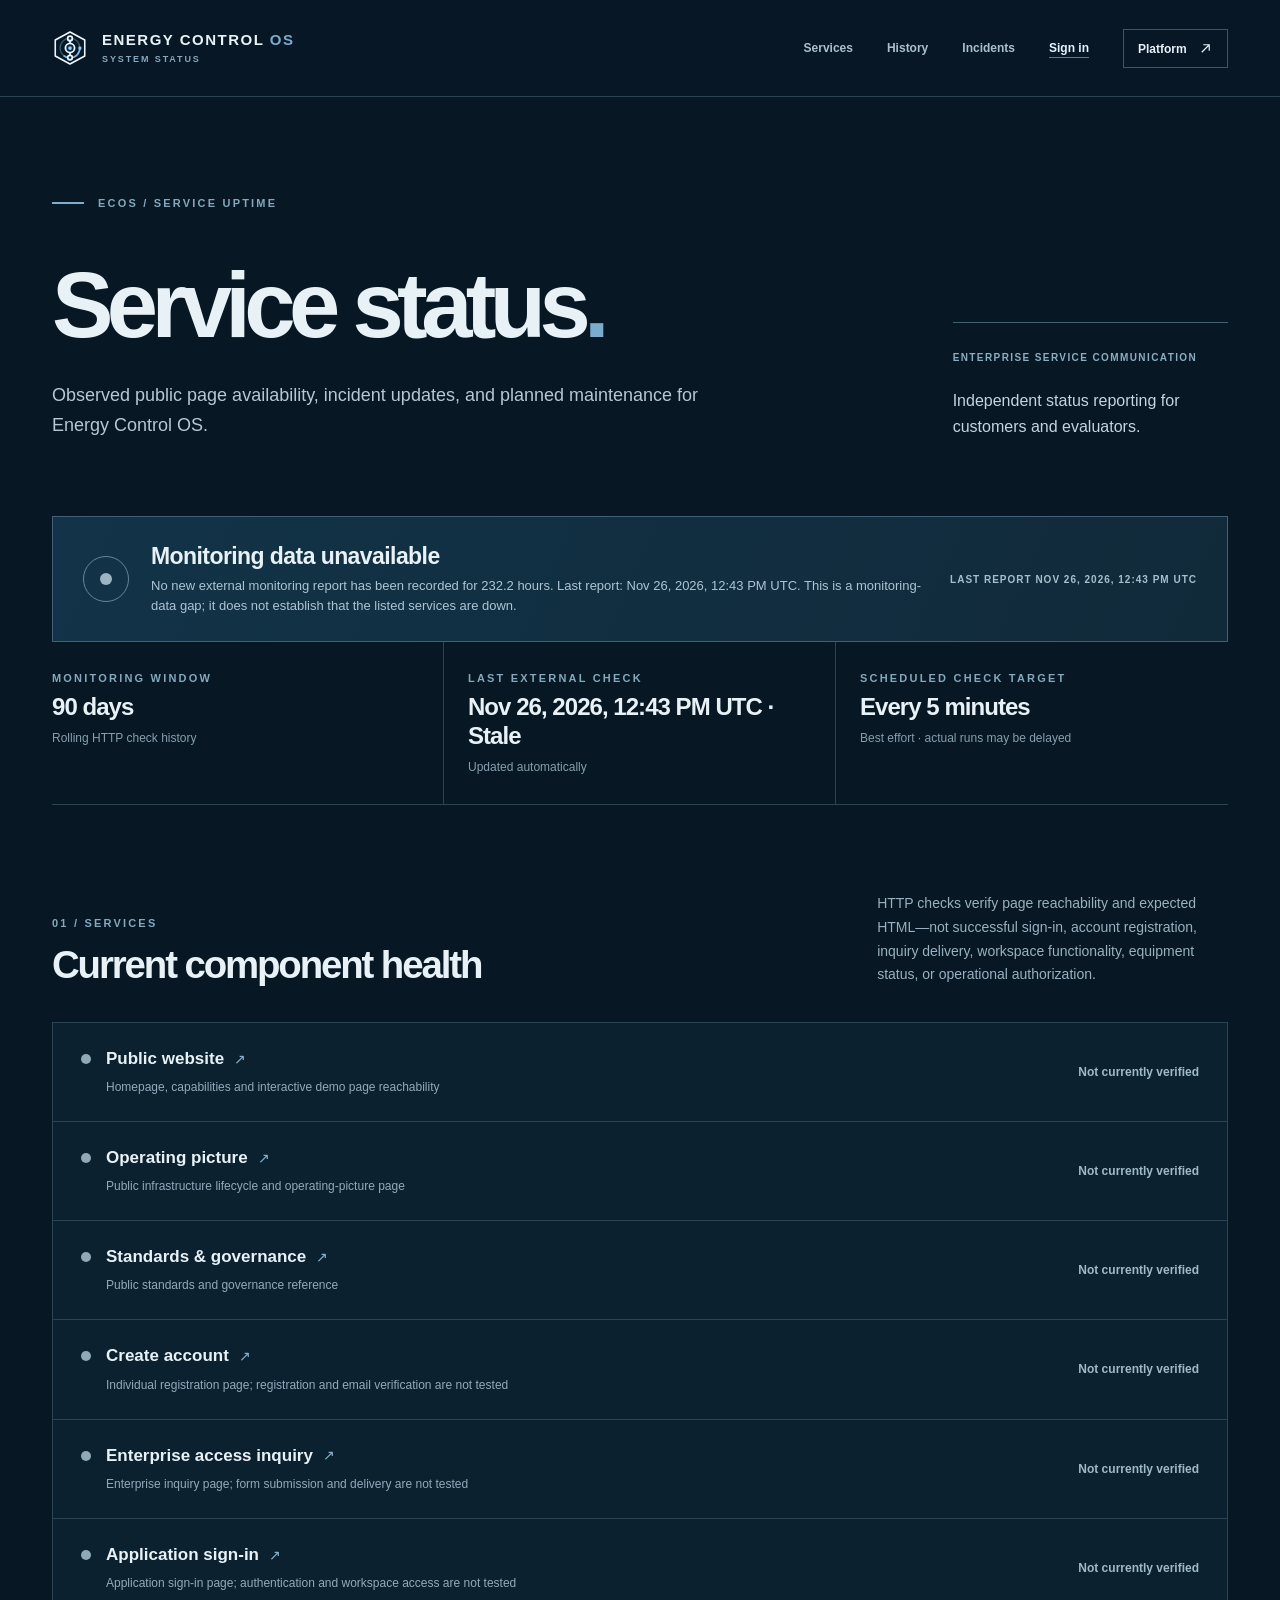
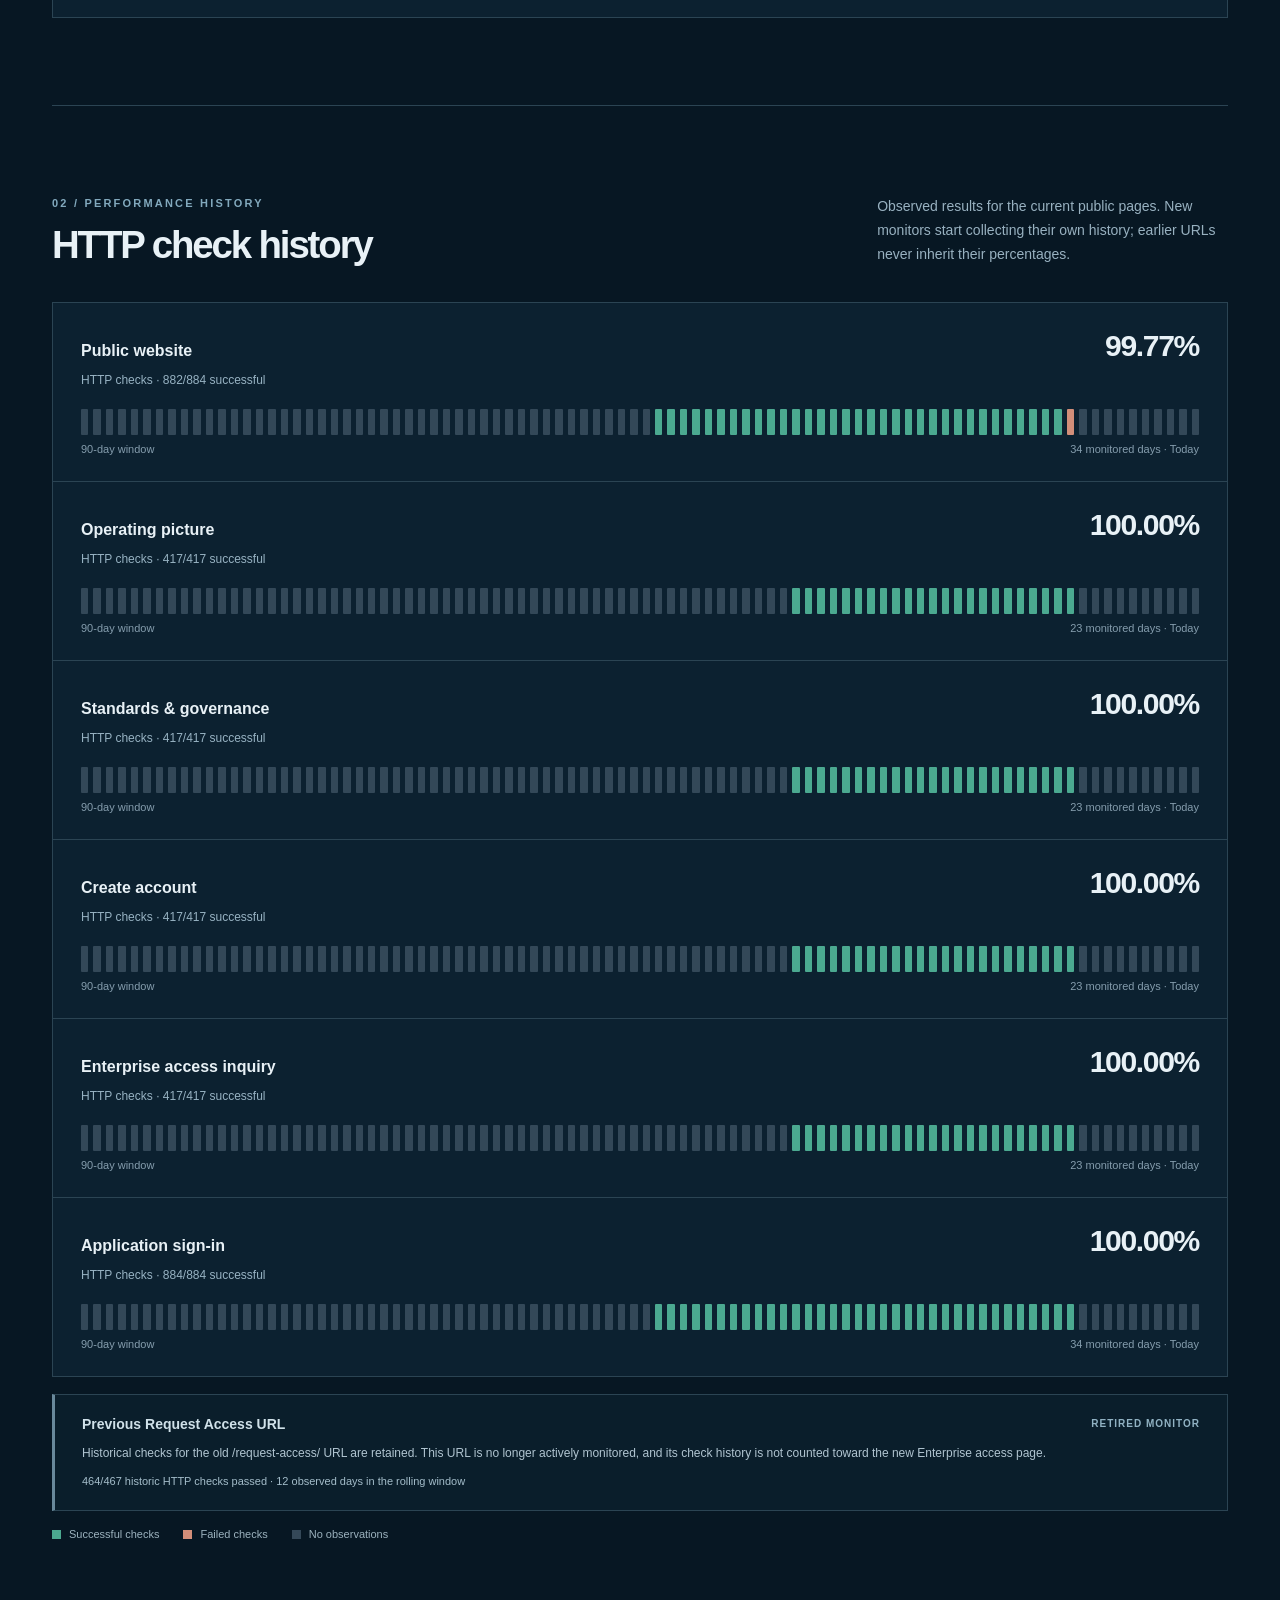
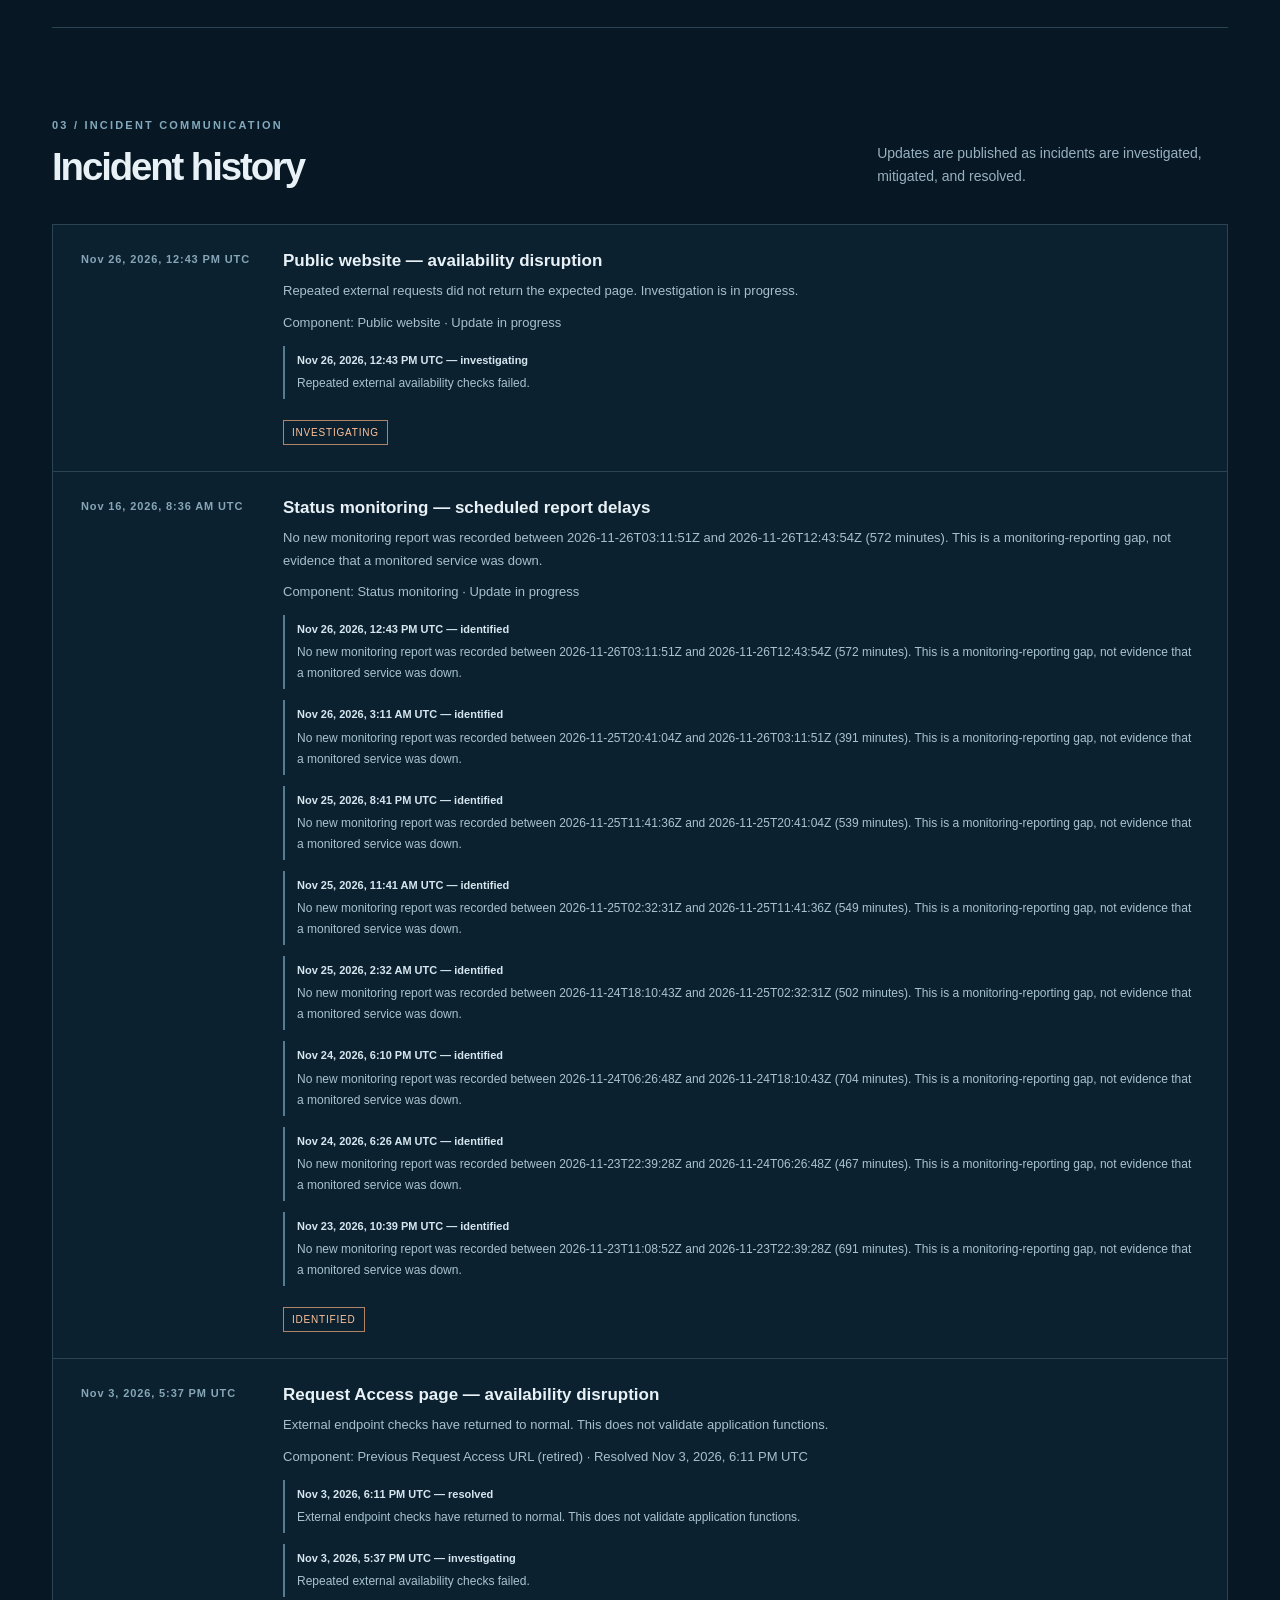
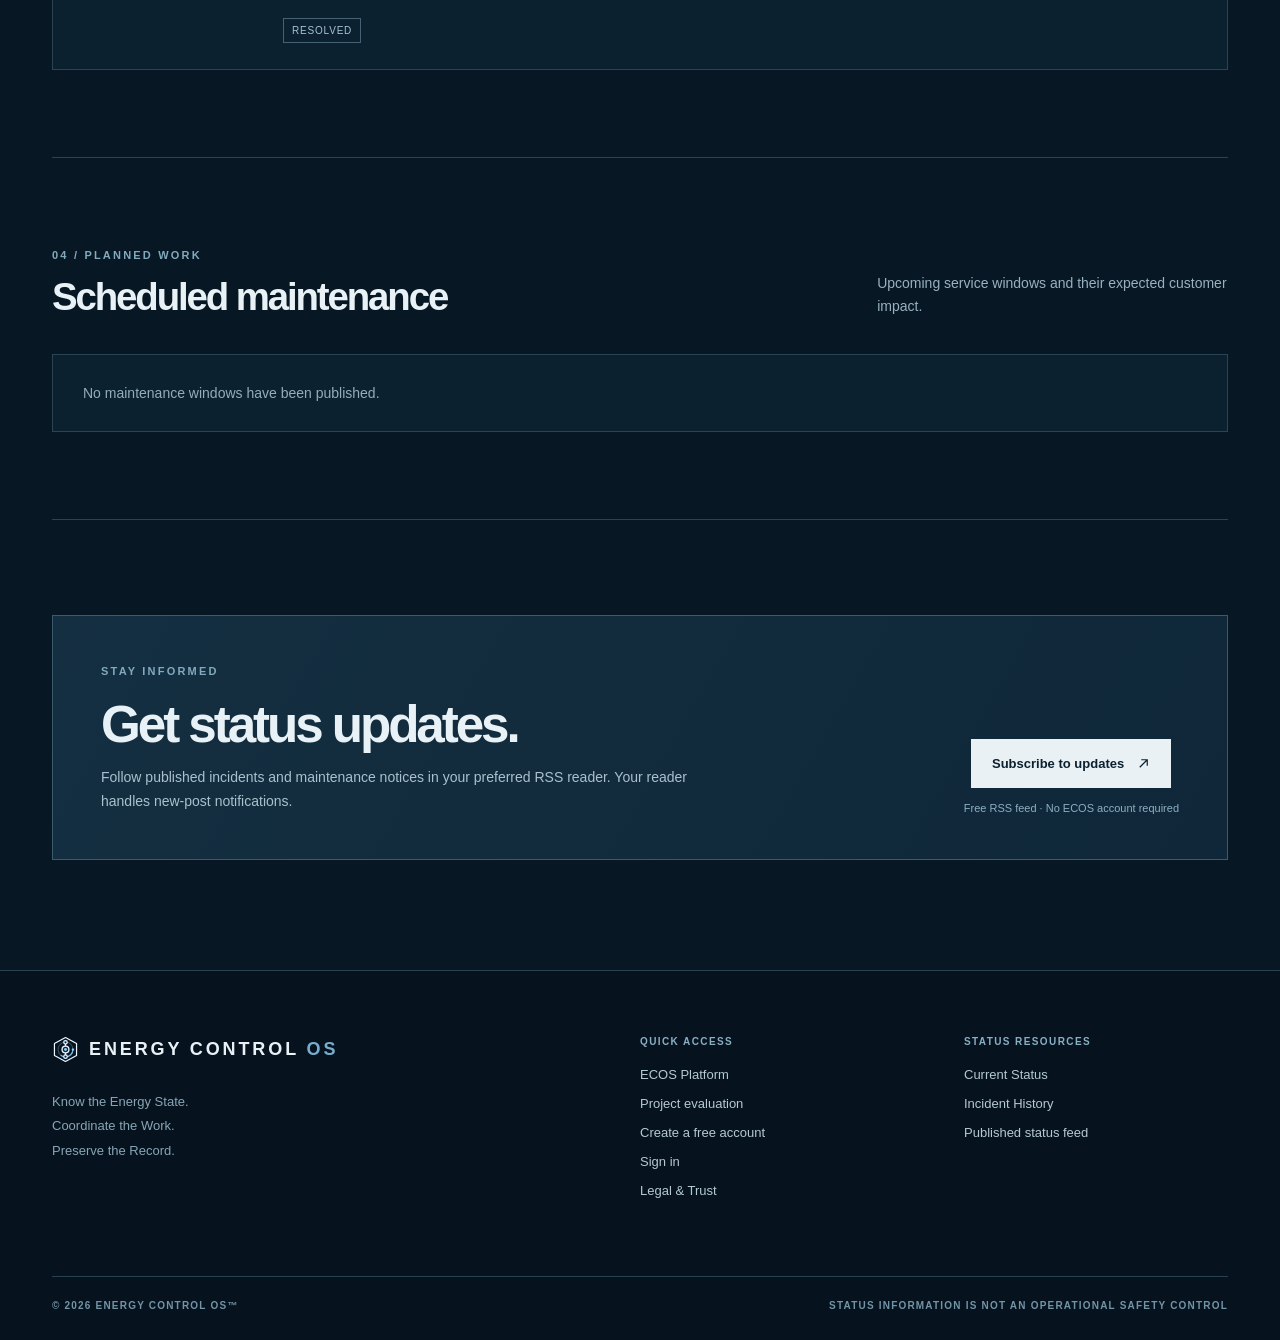
==== site/index.html @ 1fcf5524 "fix(cat): align evaluation links and label the published status feed" ====
<!doctype html>
<html lang="en">
<head>
<meta charset="utf-8">
<meta name="viewport" content="width=device-width,initial-scale=1">
<meta name="theme-color" content="#071825">
<meta name="description" content="Energy Control OS service status, uptime monitoring, incident updates and planned maintenance.">
<title>System Status | Energy Control OS</title>
<link rel="icon" href="./favicon.svg" type="image/svg+xml">
<link rel="stylesheet" href="./styles.css?v=mobile-uptime-20261104">
<link rel="alternate" type="application/rss+xml" title="ECOS Status Updates" href="./feed.xml">
<script src="./app.js?v=live-monitor-20261105" defer></script>
</head>
<body>
<a class="skip" href="#main">Skip to status</a>
<header class="site-header ecos-on-dark"><div class="shell nav-inner">
<a class="brand" href="./" aria-label="Energy Control OS System Status home"><svg class="brand-symbol ecos-circuit-meridian" aria-hidden="true" focusable="false" viewBox="0 0 48 48" xmlns="http://www.w3.org/2000/svg"><path class="ecos-outline" d="M24 2.65 43.65 13.325V34.675L24 45.35 4.35 34.675V13.325Z"/>
<circle class="ecos-track" cx="24" cy="24" r="13.2"/>
<g class="ecos-meridian-orbit">
  <circle class="ecos-orbit-arc" cx="24" cy="24" r="13.2"/>
  <circle class="ecos-orbit-glow" cx="37.2" cy="24" r="3.2"/>
  <circle class="ecos-orbit-node" cx="37.2" cy="24" r="2"/>
</g>
<path class="ecos-conductor" d="M24 11.2V36.8"/>
<circle class="ecos-terminal" cx="24" cy="11.2" r="3.1"/>
<circle class="ecos-terminal" cx="24" cy="36.8" r="3.1"/>
<circle class="ecos-hub" cx="24" cy="24" r="6.1"/>
<circle class="ecos-hub-center" cx="24" cy="24" r="2.5"/></svg><span>ENERGY CONTROL <em>OS</em><small>SYSTEM STATUS</small></span></a>
<nav class="nav-links" aria-label="Primary"><a href="#components">Services</a><a href="#history">History</a><a href="#incidents">Incidents</a><a class="status-signin" href="https://app.energycontrolos.com/login/">Sign in</a><a href="https://www.energycontrolos.com/" class="back-link">Platform <svg viewBox="0 0 20 20" aria-hidden="true"><path d="M5 15 15 5M7 5h8v8"/></svg></a></nav>
</div></header>
<main id="main">
<section class="intro shell"><div class="eyebrow"><span class="eyebrow-rule"></span>ECOS / SERVICE UPTIME</div><div class="intro-grid"><div><h1>Service status<span>.</span></h1><p class="lede">Observed public page availability, incident updates, and planned maintenance for Energy Control OS.</p></div><div class="intro-aside"><span>ENTERPRISE SERVICE COMMUNICATION</span><p>Independent status reporting for customers and evaluators.</p></div></div></section>
<div class="shell"><section class="global-status" id="globalStatus" aria-live="polite" data-state="unknown"><span class="signal" aria-hidden="true"><i></i></span><div class="global-copy"><strong id="globalTitle">Monitoring not yet established</strong><p id="globalDetail">Service checks have not reported verified results.</p></div><span class="global-timestamp" id="globalTime">AWAITING FIRST CHECK</span></section>
<div class="intro-metrics"><div><span class="metric-label">MONITORING WINDOW</span><strong>90 days</strong><small>Rolling HTTP check history</small></div><div><span class="metric-label">LAST EXTERNAL CHECK</span><strong id="lastChecked">Not available</strong><small>Updated automatically</small></div><div><span class="metric-label">SCHEDULED CHECK TARGET</span><strong>Every 5 minutes</strong><small>Best effort · actual runs may be delayed</small></div></div>
<section class="section" id="components"><div class="section-heading"><div><span class="section-num">01 / SERVICES</span><h2>Current component health</h2></div><p>HTTP checks verify page reachability and expected HTML—not successful sign-in, account registration, inquiry delivery, workspace functionality, equipment status, or operational authorization.</p></div><div id="componentList" class="component-list" aria-live="polite"><div class="loading-item">Waiting for the first monitoring report.</div></div></section>
<section class="section" id="history"><div class="section-heading"><div><span class="section-num">02 / PERFORMANCE HISTORY</span><h2>HTTP check history</h2></div><p>Observed results for the current public pages. New monitors start collecting their own history; earlier URLs never inherit their percentages.</p></div><div id="historyList" class="history-list"><div class="loading-item">History will appear after monitoring begins.</div></div><div id="retiredHistory" class="retired-history" hidden aria-label="Retired monitoring history"></div><div class="history-legend"><span><i class="key okay"></i>Successful checks</span><span><i class="key failing"></i>Failed checks</span><span><i class="key missing"></i>No observations</span></div></section>
<section class="section" id="incidents"><div class="section-heading"><div><span class="section-num">03 / INCIDENT COMMUNICATION</span><h2>Incident history</h2></div><p>Updates are published as incidents are investigated, mitigated, and resolved.</p></div><div id="incidentList" class="timeline-list"><div class="loading-item">No incident reports published.</div></div></section>
<section class="section" id="maintenance"><div class="section-heading"><div><span class="section-num">04 / PLANNED WORK</span><h2>Scheduled maintenance</h2></div><p>Upcoming service windows and their expected customer impact.</p></div><div id="maintenanceList" class="timeline-list"><div class="loading-item">No maintenance windows published.</div></div></section>
<section class="subscribe" id="subscribe"><div><span class="section-num">STAY INFORMED</span><h2>Get status updates.</h2><p>Follow published incidents and maintenance notices in your preferred RSS reader. Your reader handles new-post notifications.</p></div><div class="subscribe-actions"><a class="btn" id="openSubscribe" href="./feed.xml" aria-haspopup="dialog" aria-controls="subscribeDialog">Subscribe to updates <svg viewBox="0 0 20 20" aria-hidden="true"><path d="M5 15 15 5M7 5h8v8"/></svg></a><span>Free RSS feed · No ECOS account required</span></div></section>
<dialog class="subscribe-dialog" id="subscribeDialog" aria-labelledby="subscribeDialogTitle" aria-describedby="subscribeDialogText">
  <div class="subscribe-dialog-inner">
    <div class="subscribe-dialog-top"><span class="section-num">ECOS / INCIDENT UPDATES</span><button id="closeSubscribe" class="subscribe-close" type="button" aria-label="Close subscription options"><svg aria-hidden="true" viewBox="0 0 20 20" width="18" height="18" fill="none" stroke="currentColor" stroke-width="1.7" stroke-linecap="round"><path d="M4 4l12 12M16 4 4 16"/></svg></button></div>
    <h2 id="subscribeDialogTitle">Follow service updates.</h2>
    <p id="subscribeDialogText">Add our public RSS feed to a feed reader to follow new incident reports and maintenance notices. No email address is collected by ECOS.</p>
    <label for="subscribeFeedUrl">PUBLIC RSS ADDRESS</label>
    <input id="subscribeFeedUrl" value="https://status.energycontrolos.com/feed.xml" readonly spellcheck="false" autocomplete="off" aria-label="RSS feed URL">
    <button class="subscribe-copy" id="copySubscribeUrl" type="button"><svg aria-hidden="true" viewBox="0 0 20 20" width="18" height="18" fill="none" stroke="currentColor" stroke-width="1.65" stroke-linecap="round" stroke-linejoin="round"><rect x="7" y="6" width="10" height="12" rx="1.5"/><path d="M13 6V4a2 2 0 0 0-2-2H5a2 2 0 0 0-2 2v9a2 2 0 0 0 2 2h2"/></svg>Copy feed URL</button>
    <div class="subscribe-helpers"><a href="https://feedly.com/i/subscription/feed%2Fhttps%3A%2F%2Fstatus.energycontrolos.com%2Ffeed.xml" target="_blank" rel="noopener noreferrer">Open in Feedly <svg viewBox="0 0 20 20" width="14" height="14" fill="none" stroke="currentColor" stroke-width="1.65" stroke-linecap="round" stroke-linejoin="round" aria-hidden="true"><path d="M5 15 15 5M7 5h8v8"/></svg></a><a href="./feed.xml" target="_blank" rel="noopener" type="application/rss+xml">View RSS feed <svg viewBox="0 0 20 20" width="14" height="14" fill="none" stroke="currentColor" stroke-width="1.65" stroke-linecap="round" stroke-linejoin="round" aria-hidden="true"><path d="M5 15 15 5M7 5h8v8"/></svg></a></div>
    <p class="subscribe-feedback" id="subscribeFeedback" role="status" aria-live="polite"></p>
    <p class="subscribe-note">Only published updates appear in the feed. Email alerts are not enabled; opening a feed does not register an email subscription.</p>
  </div>
</dialog>
</div>
</main>
<footer class="footer ecos-on-dark"><div class="shell footer-upper"><div><a href="https://www.energycontrolos.com/" class="footer-brand"><svg class="footer-symbol ecos-circuit-meridian" aria-hidden="true" focusable="false" viewBox="0 0 48 48" xmlns="http://www.w3.org/2000/svg"><path class="ecos-outline" d="M24 2.65 43.65 13.325V34.675L24 45.35 4.35 34.675V13.325Z"/>
<circle class="ecos-track" cx="24" cy="24" r="13.2"/>
<g class="ecos-meridian-orbit">
  <circle class="ecos-orbit-arc" cx="24" cy="24" r="13.2"/>
  <circle class="ecos-orbit-glow" cx="37.2" cy="24" r="3.2"/>
  <circle class="ecos-orbit-node" cx="37.2" cy="24" r="2"/>
</g>
<path class="ecos-conductor" d="M24 11.2V36.8"/>
<circle class="ecos-terminal" cx="24" cy="11.2" r="3.1"/>
<circle class="ecos-terminal" cx="24" cy="36.8" r="3.1"/>
<circle class="ecos-hub" cx="24" cy="24" r="6.1"/>
<circle class="ecos-hub-center" cx="24" cy="24" r="2.5"/></svg><span class="footer-wordmark">ENERGY CONTROL <span>OS</span></span></a><p>Know the Energy State.<br>Coordinate the Work.<br>Preserve the Record.</p></div><div><span>QUICK ACCESS</span><a href="https://www.energycontrolos.com/">ECOS Platform</a><a href="https://www.energycontrolos.com/enterprise-access/">Project evaluation</a><a href="https://www.energycontrolos.com/create-account/">Create a free account</a><a href="https://app.energycontrolos.com/login/">Sign in</a><a href="https://www.energycontrolos.com/legal/">Legal &amp; Trust</a></div><div><span>STATUS RESOURCES</span><a href="#components">Current Status</a><a href="#incidents">Incident History</a><a href="#subscribe">Published status feed</a></div></div><div class="shell footer-lower"><span>© 2026 ENERGY CONTROL OS™</span><span>STATUS INFORMATION IS NOT AN OPERATIONAL SAFETY CONTROL</span></div></footer>
</body></html>
---- site/styles.css ----
:root{color-scheme:dark;--bg:#071723;--ink:#e8f1f6;--muted:#9eb4c3;--blue:#85b6d1;--teal:#58c6a9;--amber:#e2ba76;--red:#f18c88;--line:#2b4453;--panel:#102838;--panel2:#0c2130;--font:-apple-system,BlinkMacSystemFont,"Segoe UI",Inter,Roboto,"Helvetica Neue",Arial,sans-serif}*{box-sizing:border-box}html{scroll-behavior:smooth}body{margin:0;background:var(--bg);color:var(--ink);font-family:var(--font);-webkit-font-smoothing:antialiased}a{color:inherit;text-decoration:none}a:hover{color:#abdaed}button,a{touch-action:manipulation}a:focus-visible{outline:2px solid #b7e4ff;outline-offset:4px}.skip{position:absolute;left:1rem;top:-4rem;background:white;color:#051a29;padding:.7rem;z-index:5}.skip:focus{top:1rem}.shell{width:min(1400px,calc(100% - 104px));margin:auto}.site-header{border-bottom:1px solid var(--line);background:#071725}.nav-inner{height:96px;display:flex;justify-content:space-between;align-items:center;gap:28px}.brand{display:flex;align-items:center;gap:14px;font-size:15px;letter-spacing:.1em;font-weight:750;line-height:1.25;white-space:nowrap}.brand-symbol{width:36px;height:36px;flex:none}.brand em,.footer-brand span{font-style:normal;color:#77add0}.brand small{display:block;margin-top:5px;font-size:9px;color:#86a7bc;letter-spacing:.21em}.nav-links{display:flex;align-items:center;gap:34px;font-size:12px;color:#aac0cd;font-weight:630}.nav-links a{white-space:nowrap}.back-link{color:#e8f1f6;border:1px solid #395766;padding:11px 14px}.back-link svg,.btn svg{width:15px;height:15px;fill:none;stroke:currentColor;stroke-width:1.6;vertical-align:-3px;margin-left:8px}.intro{padding:100px 0 76px}.eyebrow,.section-num,.metric-label{font-size:11px;letter-spacing:.2em;color:#82a9bd;font-weight:710}.eyebrow{display:flex;align-items:center;gap:14px}.eyebrow-rule{width:32px;border-top:2px solid #79b0d0}.intro-grid{margin-top:50px;display:grid;grid-template-columns:minmax(0,1.75fr) minmax(235px,.58fr);gap:70px;align-items:end}h1{font-size:clamp(58px,7.2vw,106px);font-weight:620;line-height:1.02;letter-spacing:-.072em;margin:0}h1 span{color:#7baccc}.lede{font-size:18px;line-height:1.65;color:#b6c8d2;max-width:650px;margin:28px 0 0}.intro-aside{border-top:1px solid #416073;padding-top:24px}.intro-aside span,.footer-upper>div>span{font-size:10px;letter-spacing:.14em;font-weight:800;color:#88afc4}.intro-aside p{font-size:16px;line-height:1.65;color:#c6d4df;margin:23px 0 0}.global-status{border:1px solid #416075;background:linear-gradient(114deg,#123348,#112a3a);padding:26px 30px;display:flex;gap:22px;align-items:center;min-height:114px}.signal{flex:0 0 46px;height:46px;display:grid;place-items:center;border:1px solid #65879c;border-radius:50%}.signal i{width:12px;height:12px;border-radius:50%;background:#9db4c4}.global-copy{flex:1;min-width:0}.global-copy strong{font-size:23px;letter-spacing:-.025em;font-weight:660}.global-copy p{font-size:13px;line-height:1.5;color:#aec4d2;margin:6px 0 0}.global-timestamp{font-size:10px;letter-spacing:.1em;font-weight:750;color:#a5c0cd;text-align:right}.global-status[data-state=operational]{border-color:#3e8c79}.global-status[data-state=operational] .signal i{background:var(--teal);box-shadow:0 0 15px #58c6a97a}.global-status[data-state=degraded]{border-color:#907951}.global-status[data-state=degraded] .signal i{background:var(--amber)}.global-status[data-state=outage]{border-color:#a15f60}.global-status[data-state=outage] .signal i{background:var(--red)}.intro-metrics{display:grid;grid-template-columns:repeat(3,1fr);border-bottom:1px solid var(--line)}.intro-metrics>div{padding:30px 24px;border-right:1px solid var(--line);display:flex;flex-direction:column;gap:9px}.intro-metrics>div:first-child{padding-left:0}.intro-metrics>div:last-child{border-right:0}.intro-metrics strong{font-size:24px;letter-spacing:-.04em;line-height:1.2;font-weight:610}.intro-metrics small{color:#869fae;font-size:12px}.section{padding:87px 0;border-bottom:1px solid var(--line);scroll-margin-top:34px}.section-heading{display:grid;grid-template-columns:minmax(0,1.3fr) minmax(240px,.6fr);gap:65px;align-items:end;margin-bottom:35px}.section-heading h2{font-size:clamp(30px,3vw,43px);letter-spacing:-.055em;font-weight:620;margin:12px 0 0}.section-heading p{margin:0;color:#98b1c0;font-size:14px;line-height:1.7}.component-list,.history-list,.timeline-list{border:1px solid var(--line);background:var(--panel2)}.component{display:grid;grid-template-columns:minmax(0,1fr) auto;align-items:center;gap:30px;padding:25px 28px;border-bottom:1px solid var(--line)}.component:last-child,.history-row:last-child,.timeline-item:last-child{border-bottom:0}.component-title{display:flex;align-items:center;gap:15px}.state-dot{width:10px;height:10px;border-radius:50%;background:#90a9b8;flex:none}.state-dot.operational{background:var(--teal)}.state-dot.degraded{background:var(--amber)}.state-dot.outage{background:var(--red)}.component-title strong{font-size:17px;font-weight:640}.component p{margin:8px 0 0 25px;color:#91aabb;font-size:12px;line-height:1.5}.state-label{font-size:12px;font-weight:650;white-space:nowrap;color:#9fb9c8}.state-label.operational{color:#84dac0}.state-label.degraded{color:#edc990}.state-label.outage{color:#ffaba6}.history-row{padding:26px 28px;border-bottom:1px solid var(--line)}.history-top{display:flex;justify-content:space-between;align-items:baseline;gap:15px}.history-top strong{font-size:16px}.history-top span{font-size:12px;color:#9fb8c7}.days{display:grid;grid-template-columns:repeat(90,1fr);gap:5px;margin:20px 0 8px}.day{height:26px;background:#344956;border-radius:1px}.day.good{background:#4ba990}.day.bad{background:#d28e79}.day.partial{background:#b9a16f}.day.none{background:#334858}.history-foot{display:flex;justify-content:space-between;gap:20px;color:#859dad;font-size:11px}.history-legend{display:flex;flex-wrap:wrap;gap:24px;font-size:11px;color:#9cb2be;margin-top:17px}.history-legend span{display:flex;align-items:center;gap:8px}.key{height:9px;width:9px;display:inline-block}.key.okay{background:#4ba990}.key.failing{background:#d28e79}.key.missing{background:#344858}.timeline-item{padding:26px 28px;border-bottom:1px solid var(--line);display:grid;grid-template-columns:180px minmax(0,1fr);gap:22px}.timeline-date{font-size:11px;letter-spacing:.08em;color:#86a6b7;font-weight:650;line-height:1.55}.timeline-main strong{font-size:17px;font-weight:640}.timeline-main p{font-size:13px;color:#a6c0ce;line-height:1.75;margin:9px 0}.timeline-status{display:inline-flex;margin-top:10px;font-size:10px;text-transform:uppercase;letter-spacing:.08em;border:1px solid #446274;padding:6px 8px;color:#a7c2d2}.timeline-status.open{border-color:#b18467;color:#ffc29a}.loading-item{padding:30px;color:#93aebb;font-size:14px}.subscribe{margin:95px 0 110px;background:linear-gradient(120deg,#142f41,#0f2738);border:1px solid #3b5a6c;padding:45px 48px;display:flex;align-items:end;justify-content:space-between;gap:50px}.subscribe h2{font-size:clamp(34px,4vw,52px);letter-spacing:-.06em;margin:16px 0 12px;font-weight:620}.subscribe p{font-size:14px;line-height:1.7;color:#aac1cd;max-width:630px;margin:0}.subscribe-actions{display:flex;align-items:center;flex-direction:column;gap:14px;flex:none}.btn{display:block;text-align:center;background:#e9f1f4;color:#0c2130;font-size:13px;font-weight:750;min-width:200px;padding:17px 20px}.btn:hover{background:#bfe5f3;color:#0c2130}.subscribe-actions span{font-size:11px;color:#8cb0c3}.footer{background:#06131e;border-top:1px solid var(--line)}.footer-upper{padding:65px 0 78px;display:grid;grid-template-columns:2fr 1fr 1fr;gap:60px}.footer-brand{font-size:18px;letter-spacing:.16em;font-weight:750}.footer-upper p{color:#87a5b5;font-size:13px;line-height:1.9;margin:23px 0 0}.footer-upper>div:not(:first-child){display:flex;flex-direction:column;gap:14px}.footer-upper>div>span{margin-bottom:6px}.footer-upper a:not(.footer-brand){font-size:13px;color:#b5c9d3}.footer-lower{border-top:1px solid #284151;padding:23px 0 29px;display:flex;justify-content:space-between;gap:18px;font-size:10px;letter-spacing:.12em;color:#7294a7;font-weight:650}
@media(max-width:920px){.shell{width:min(100% - 58px,1400px)}.nav-links{gap:18px}.intro-grid{gap:35px}.section-heading{gap:30px}.intro{padding-top:80px}}@media(max-width:680px){.shell{width:calc(100% - 36px)}.nav-inner{height:78px}.brand{font-size:12px;gap:9px}.brand-symbol{width:30px;height:30px}.brand small{font-size:8px}.nav-links a:not(.back-link){display:none}.nav-links .back-link{padding:9px 10px;font-size:11px}.intro{padding:66px 0 40px}.intro-grid,.section-heading{grid-template-columns:1fr;gap:25px}.intro-grid{margin-top:34px}h1{font-size:clamp(57px,13vw,78px)}.lede{font-size:16px;margin-top:20px}.intro-aside{padding-top:16px}.intro-aside p{margin:11px 0 0;font-size:14px}.global-status{padding:24px 18px;gap:13px;align-items:flex-start;flex-wrap:wrap}.signal{width:30px;height:30px;flex-basis:30px}.signal i{width:9px;height:9px}.global-copy{flex-basis:calc(100% - 53px)}.global-copy strong{font-size:19px}.global-timestamp{margin-left:44px;text-align:left}.intro-metrics>div{padding:19px 11px;min-width:0}.intro-metrics strong{font-size:17px}.metric-label{font-size:8px;letter-spacing:.12em}.intro-metrics small{font-size:10px;line-height:1.5}.section{padding:63px 0}.section-heading h2{font-size:32px}.component{padding:22px 16px;gap:15px}.component-title strong{font-size:15px}.component p{margin-left:25px}.state-label{font-size:11px}.history-row{padding:23px 16px}.days{gap:3px}.day{height:18px}.timeline-item{grid-template-columns:1fr;gap:8px;padding:22px 16px}.subscribe{margin:65px 0;padding:30px 21px;display:block}.subscribe-actions{align-items:stretch;margin-top:26px}.footer-upper{grid-template-columns:1fr 1fr;gap:38px 20px;padding:45px 0}.footer-upper>div:first-child{grid-column:1/-1}.footer-lower{flex-direction:column;font-size:9px}}
@media(prefers-reduced-motion:reduce){html{scroll-behavior:auto}}

.timeline-main .incident-update{font-size:12px;border-left:2px solid #567c91;padding:5px 0 5px 12px;margin:11px 0;color:#a8c3d2}.incident-update strong{display:block;font-size:11px;font-weight:660;color:#d5e6ee;margin-bottom:3px}


/* ECOS STATUS v1.0.1: exact Circuit Meridian logo and animation from ECOS public footer. */
.ecos-circuit-meridian {
  --ecos-outline: #172b38;
  --ecos-wire: #172b38;
  --ecos-track-color: #a7b8c2;
  --ecos-scan-color: #4a83ae;
  --ecos-dot-color: #4f94c8;
  --ecos-disc-color: #f7f8f6;
  display: inline-block;
  flex: none;
  overflow: visible;
  vertical-align: middle;
  shape-rendering: geometricPrecision;
}
.ecos-circuit-meridian .ecos-outline {
  fill: none; stroke: var(--ecos-outline); stroke-width: 2.1;
  stroke-linejoin: round; stroke-linecap: round;
}
.ecos-circuit-meridian .ecos-track {
  fill: none; stroke: var(--ecos-track-color); stroke-width: 1.8; opacity: .63;
}
.ecos-circuit-meridian .ecos-meridian-orbit {
  transform-origin: 24px 24px;
  animation: ecos-meridian-turn 28s linear infinite;
}
.ecos-circuit-meridian .ecos-orbit-arc {
  fill: none; stroke: var(--ecos-scan-color); stroke-width: 2.25;
  stroke-linecap: round; stroke-dasharray: 29 83; opacity: .96;
}
.ecos-circuit-meridian .ecos-orbit-glow {
  fill: var(--ecos-dot-color); opacity: .18;
  animation: ecos-meridian-breathe 3.5s ease-in-out infinite;
}
.ecos-circuit-meridian .ecos-orbit-node { fill: var(--ecos-dot-color); }
.ecos-circuit-meridian .ecos-conductor {
  fill: none; stroke: var(--ecos-wire); stroke-width: 2.25; stroke-linecap: round;
}
.ecos-circuit-meridian .ecos-terminal {
  fill: var(--ecos-disc-color); stroke: var(--ecos-wire); stroke-width: 2.3;
}
.ecos-circuit-meridian .ecos-hub {
  fill: var(--ecos-disc-color); stroke: var(--ecos-wire); stroke-width: 2.4;
}
.ecos-circuit-meridian .ecos-hub-center { fill: var(--ecos-dot-color); }
/* Light on dark: ECOS app header / optional dark public page. */
.story .ecos-circuit-meridian,
.access-body .ecos-circuit-meridian,
.ecos-on-dark .ecos-circuit-meridian,
.site-footer .ecos-circuit-meridian {
  --ecos-outline: #edf7ff;
  --ecos-wire: #eaf5ff;
  --ecos-track-color: #537992;
  --ecos-scan-color: #7bbce9;
  --ecos-dot-color: #8bd0ff;
  --ecos-disc-color: #0b263d;
}
/* Explicitly supersede legacy brand-mark path:first-child/last-child. */
.brand-mark.ecos-circuit-meridian .ecos-outline,
.brand-mark.ecos-circuit-meridian .ecos-conductor {
  stroke: var(--ecos-outline); fill: none;
}
.brand-mark.ecos-circuit-meridian .ecos-conductor { stroke: var(--ecos-wire); }
.brand-mark.ecos-circuit-meridian .ecos-orbit-arc {
  stroke: var(--ecos-scan-color);
}
/* Fitted within existing header and app logo sizes; no layout jump. */
.brand-mark.ecos-circuit-meridian { width: 38px; height: 38px; }
.mark.ecos-circuit-meridian { width: 45px; height: 45px; }
@media(max-width: 600px) {
  .brand-mark.ecos-circuit-meridian { width: 32px; height: 32px; }
}
@media(max-width: 490px) {
  .mark.ecos-circuit-meridian { width: 40px; height: 40px; }
}
.footer-brand .ecos-circuit-meridian {
  width: 24px; height: 24px; margin-right: 9px; vertical-align: -6px;
}
@keyframes ecos-meridian-turn {
  from { transform: rotate(0deg); }
  to { transform: rotate(360deg); }
}
@keyframes ecos-meridian-breathe {
  0%, 100% { opacity: .10; }
  50% { opacity: .34; }
}
@media(prefers-reduced-motion: reduce) {
  .ecos-circuit-meridian .ecos-meridian-orbit,
  .ecos-circuit-meridian .ecos-orbit-glow { animation: none !important; }
}
@media print {
  .ecos-circuit-meridian .ecos-meridian-orbit,
  .ecos-circuit-meridian .ecos-orbit-glow { animation: none !important; }
}


/* Status-specific placement; identical artwork, no layout change to page modules. */
.site-header .brand-symbol.ecos-circuit-meridian { width:36px; height:36px; flex:none; }
.footer .footer-brand {display:inline-flex; align-items:center;gap:10px;white-space:nowrap;}
.footer .footer-symbol.ecos-circuit-meridian {width:27px;height:27px;flex:none;margin:0;vertical-align:middle;}
.footer .footer-wordmark {color:var(--ink);}
.footer .footer-wordmark > span {color:#77add0;}
@media(max-width:680px){
 .site-header .brand-symbol.ecos-circuit-meridian{width:30px;height:30px;}
 .footer .footer-symbol.ecos-circuit-meridian{width:24px;height:24px;}
 .footer .footer-brand{gap:8px;font-size:clamp(12px,3.7vw,18px);}
}

/* ECOS Status v1.0.4 — measured pass-rate prominence, no inferred history. */
.history-pct{font-size:clamp(24px,2.35vw,34px)!important;font-weight:650!important;letter-spacing:-.045em;color:var(--ink)!important;font-variant-numeric:tabular-nums}
.history-description{color:#97b2c2;font-size:12px;margin:8px 0 16px;line-height:1.5}
.history-top{align-items:baseline}
@media(max-width:530px){.history-pct{font-size:22px!important}.history-description{font-size:11px}}

/* ECOS Status v1.0.5 | restrained signal activity at the global health indicator. */
.global-status .signal{position:relative;isolation:isolate;overflow:visible}
.global-status .signal i{position:relative;z-index:2}
.global-status .signal::after{content:"";position:absolute;inset:7px;border:1px solid currentColor;border-radius:50%;pointer-events:none;opacity:0;transform:scale(1)}
.global-status[data-state="operational"] .signal{color:var(--teal)}
.global-status[data-state="degraded"] .signal{color:var(--amber)}
.global-status[data-state="outage"] .signal{color:var(--red)}
.global-status[data-state="operational"] .signal::after{animation:ecosStatusSignal 3.2s ease-out infinite}
.global-status[data-state="degraded"] .signal::after{animation:ecosStatusSignal 3.9s ease-out infinite}
.global-status[data-state="outage"] .signal::after{animation:ecosStatusSignal 2.8s ease-out infinite}
@keyframes ecosStatusSignal{0%{transform:scale(1);opacity:.5}75%,100%{transform:scale(1.9);opacity:0}}
@media(prefers-reduced-motion:reduce){.global-status .signal::after{animation:none!important;opacity:0!important}}

/* ECOS Status v1.0.6 — accessible RSS subscription flow (no email collection). */
#subscribe{scroll-margin-top:3rem}
.subscribe-dialog{max-width:min(550px,calc(100vw - 32px));width:100%;max-height:calc(100dvh - 38px);overflow:auto;padding:0;margin:auto;border:1px solid #507185;background:#102a3c;color:#e8f1f6;box-shadow:0 24px 100px #000a}
.subscribe-dialog::backdrop{background:rgba(2,11,19,.78);backdrop-filter:blur(4px)}
.subscribe-dialog-inner{padding:34px 36px 30px}
.subscribe-dialog-top{display:flex;justify-content:space-between;align-items:center;gap:12px}
.subscribe-close{background:transparent;border:1px solid #395b6e;color:#cfe4ee;display:grid;place-items:center;width:36px;height:36px;cursor:pointer}
.subscribe-close:hover{background:#1f4257}
.subscribe-dialog h2{font-size:clamp(30px,5vw,43px);font-weight:630;line-height:1.08;letter-spacing:-.05em;margin:25px 0 14px}
.subscribe-dialog p{color:#b0c7d4;font-size:14px;line-height:1.65}
.subscribe-dialog label{display:block;color:#9bb8c9;font-size:10px;letter-spacing:.13em;font-weight:750;margin:24px 0 9px}
.subscribe-dialog input{width:100%;background:#071a28;color:#dcecf4;border:1px solid #4b7085;border-radius:0;padding:15px 14px;font:500 12px/1.5 ui-monospace,SFMono-Regular,Menlo,Consolas,monospace;text-overflow:ellipsis}
.subscribe-dialog input:focus-visible,.subscribe-dialog button:focus-visible,.subscribe-dialog a:focus-visible{outline:2px solid #a1d4f4;outline-offset:3px}
.subscribe-copy{cursor:pointer;display:flex;align-items:center;justify-content:center;gap:10px;border:1px solid #e5eff4;color:#0b2130;background:#e5eff4;font-size:13px;font-weight:750;padding:14px 16px;margin-top:13px;width:100%}
.subscribe-copy:hover{background:#bbdfe9;border-color:#bbdfe9}
.subscribe-helpers{display:flex;flex-wrap:wrap;gap:22px;margin-top:21px}
.subscribe-helpers a{color:#bad7e7;font-weight:650;font-size:12px;text-decoration:underline;text-decoration-color:#6c90a4;text-underline-offset:5px}
.subscribe-helpers span{font-size:13px}
.subscribe-feedback{min-height:0;color:#88dfc1!important;font-weight:630;margin:13px 0 0!important}
.subscribe-feedback:empty{display:none}
.subscribe-note{border-top:1px solid #395666;padding-top:15px;margin-top:25px!important;font-size:12px!important;color:#88a5b5!important}
@media(max-width:620px){.subscribe-dialog-inner{padding:24px 20px 20px}.subscribe-dialog h2{margin-top:16px}.subscribe-helpers{gap:14px}.subscribe-dialog{max-height:calc(100dvh - 20px)}}
@media(prefers-reduced-motion:reduce){.subscribe-dialog::backdrop{backdrop-filter:none}}


/* ECOS Status v2: independent registration and provider health, observation coverage. */
.v2-section{scroll-margin-top:30px}
.v2-readiness-panel{background:linear-gradient(110deg,#102b3b,#0b2332);border:1px solid #35546a;padding:28px 32px;min-height:170px}
.v2-readiness-head{display:flex;gap:22px;justify-content:space-between;align-items:start}
.v2-readiness-head h3{font-size:clamp(23px,2.5vw,32px);font-weight:620;letter-spacing:-.035em;margin:8px 0 0}
.v2-eyebrow,.v2-provider-label,.v2-provider-incidents-heading>span,.v2-coverage-head{font-size:10px;letter-spacing:.15em;font-weight:760;color:#8eb6ca}
.v2-readiness-panel p{color:#b3c7d3;font-size:13px;line-height:1.7;max-width:750px;margin:22px 0}
.v2-meta{border-top:1px solid #375267;display:flex;align-items:center;justify-content:space-between;flex-wrap:wrap;gap:12px;padding-top:15px;color:#89a9ba;font-size:12px}
.v2-meta a{font-weight:710;color:#b4dceb;text-underline-offset:4px}
.v2-meta a:hover{text-decoration:underline}
.v2-state{display:inline-flex;align-items:center;gap:8px;flex-shrink:0;font-size:11px;font-weight:700;color:#becfd8;white-space:normal;text-align:left}
.v2-state:before{content:"";height:7px;width:7px;border-radius:50%;flex:none;background:#8197a5;box-shadow:0 0 0 4px rgba(129,151,165,.1)}
.v2-state--operational:before{background:#58c6a9;box-shadow:0 0 0 4px rgba(88,198,169,.11)}
.v2-state--degraded:before,.v2-state--maintenance:before{background:#e2ba76;box-shadow:0 0 0 4px rgba(226,186,118,.1)}
.v2-state--outage:before{background:#f18c88;box-shadow:0 0 0 4px rgba(241,140,136,.1)}
.v2-provider-heading{padding:20px 25px;display:flex;align-items:center;justify-content:space-between;border:1px solid #3a566a;background:#102a3b}
.v2-provider-heading>div:first-child{display:flex;flex-direction:column;gap:6px}
.v2-provider-heading strong{font-size:18px;letter-spacing:-.025em;font-weight:650}
.v2-provider-light{width:8px;height:8px;border-radius:50%;background:#6e8898}
.v2-dependency-grid{border-left:1px solid #314b5d;display:grid;grid-template-columns:repeat(2,minmax(0,1fr))}
.v2-dependency{min-width:0;border-right:1px solid #314b5d;border-bottom:1px solid #314b5d;padding:19px 22px;display:flex;align-items:center;justify-content:space-between;gap:14px;background:#0c2030}
.v2-dependency-name{font-size:13px;font-weight:650;color:#e0edf3}
.v2-provider-status{font-size:12px;line-height:1.7;color:#95b0c0;margin:18px 0}
.v2-provider-status a{font-weight:710;color:#a9d6e8;text-decoration:underline;text-underline-offset:4px;margin-left:6px}
.v2-provider-links{display:flex;gap:11px 24px;flex-wrap:wrap;margin:19px 0 27px}
.v2-provider-links a{font-size:12px;color:#c0d7e3;text-decoration:underline;text-decoration-color:#4b6f80;text-underline-offset:5px}
.v2-provider-incidents{border-top:1px solid #385568;padding-top:27px}
.v2-provider-incidents-heading{display:flex;align-items:baseline;justify-content:space-between;gap:20px}
.v2-provider-incidents-heading h3{font-size:20px;font-weight:620;letter-spacing:-.03em;margin:0 0 15px}
.v2-provider-incident{border-top:1px solid #31485a;padding:20px 0}
.v2-provider-incident>div{display:flex;gap:17px;flex-wrap:wrap;align-items:center}
.v2-incident-time{font-size:11px;color:#89a8b8}
.v2-provider-incident h3{font-size:15px;margin:13px 0 8px;font-weight:650}
.v2-provider-incident p{font-size:12px;line-height:1.65;color:#adc4cf;max-width:850px;margin:0 0 14px}
.v2-provider-incident a{font-size:12px;font-weight:660;color:#a1d4e4;text-decoration:underline;text-underline-offset:4px}
.v2-empty{font-size:13px;color:#9bb5c4;padding:18px 0;line-height:1.6}
.v2-boundary{border-left:2px solid #6390a8;padding:10px 15px;margin:23px 0 0;color:#95aebe;font-size:12px;line-height:1.65}
.v2-coverage{background:#0d2230;border:1px solid #385464;margin-bottom:30px}
.v2-coverage-head{display:flex;justify-content:space-between;gap:20px;padding:16px 22px;border-bottom:1px solid #345166}
.v2-coverage-head span:last-child{color:#819fad;letter-spacing:0;text-transform:none;font-size:11px;font-weight:550}
.v2-coverage-row{padding:17px 22px;border-bottom:1px solid #2e495a;display:grid;grid-template-columns:minmax(145px,.7fr) minmax(0,1.8fr);gap:22px;align-items:start}
.v2-coverage-row strong{font-size:13px;font-weight:650}
.v2-coverage-row>div{display:flex;flex-wrap:wrap;gap:9px 20px;font-variant-numeric:tabular-nums}
.v2-coverage-row>div span{font-size:12px;color:#acc3cf}
.v2-coverage-caveat{margin:0;padding:16px 22px;color:#879ead;font-size:12px;line-height:1.65}
@media(max-width:920px){.v2-readiness-panel{padding:24px}.v2-dependency{padding:19px 16px}}
@media(max-width:680px){
 .v2-readiness-head{flex-direction:column;gap:12px}
 .v2-dependency-grid{grid-template-columns:1fr}
 .v2-dependency{padding:19px 17px}
 .v2-coverage-row{grid-template-columns:1fr;gap:9px;padding:18px}
 .v2-coverage-head{flex-direction:column;gap:5px;padding:16px 18px}
 .v2-coverage-caveat{padding:14px 18px}
 .v2-provider-incidents-heading{flex-direction:column;gap:4px}
 .v2-meta{align-items:flex-start}
}


/* On 320px devices 90 day cells must scroll inside the history panel,
   never expand the document (90 grid gaps alone exceeded phone width). */
@media(max-width:680px){
  .history-row .days{
    grid-template-columns:repeat(90,minmax(3px,1fr));
    gap:2px;
    max-width:100%;
    min-width:0;
    overflow-x:auto;
    padding-bottom:8px;
    scrollbar-width:thin;
    overscroll-behavior-inline:contain;
  }
  .history-row .day{min-width:3px}
  .history-row{min-width:0;overflow:hidden}
}


/* 320–420px header: maintain in-viewport brand and platform return action.
   Do not clip the navigation or hide the only available mobile exit link. */
@media(max-width:420px){
 .site-header .nav-inner{gap:8px}
 .site-header .brand{font-size:11px;letter-spacing:.075em;gap:7px;min-width:0}
 .site-header .brand-symbol{width:27px;height:27px}
 .site-header .brand small{font-size:7px;letter-spacing:.14em}
 .site-header .nav-links .back-link{padding:8px;font-size:10px}
}


/* ECOS Status v2.1 — product outcomes. Status evidence is ECOS-only. */
.v2-experience-intro{display:grid;grid-template-columns:minmax(0,1.05fr) minmax(230px,.7fr);gap:clamp(22px,5vw,85px);align-items:end;background:linear-gradient(115deg,#123447,#0b2331);border:1px solid #395e73;padding:30px 34px}
.v2-experience-intro h3{font-size:clamp(27px,3vw,43px);line-height:1.09;letter-spacing:-.055em;font-weight:650;margin:13px 0 0}
.v2-experience-intro h3 em{font-style:italic;color:#9ac6d9;font-weight:500}
.v2-experience-intro>p{font-size:13px;color:#aac3d1;line-height:1.7;margin:0}
.v2-experience-grid{display:grid;grid-template-columns:repeat(2,minmax(0,1fr));gap:12px;margin:13px 0 0}
.v2-experience{min-width:0;background:#102838;border:1px solid #375165;padding:24px 25px 23px;display:flex;flex-direction:column;gap:10px}
.v2-experience-top{display:flex;align-items:flex-start;justify-content:space-between;gap:12px;flex-wrap:wrap}
.v2-experience-category{font-size:10px;letter-spacing:.13em;font-weight:750;color:#86b3c8}
.v2-experience h3{font-size:clamp(17px,1.8vw,21px);font-weight:670;line-height:1.24;letter-spacing:-.025em;margin:4px 0 0}
.v2-experience>p{font-size:13px;line-height:1.65;color:#abc1cd;margin:0;flex:1}
.v2-experience-meta{display:flex;justify-content:space-between;align-items:start;gap:13px;flex-wrap:wrap;border-top:1px solid #385569;padding-top:13px;margin-top:10px}
.v2-experience-meta small{font-size:11px;line-height:1.55;color:#89a9b8}
.v2-experience-meta a{color:#bbe0ef;font-size:12px;font-weight:660;text-decoration:underline;text-underline-offset:4px}
.v2-experience-note{display:flex;align-items:center;justify-content:space-between;gap:20px;padding:23px 25px;border:1px solid #395769;border-top:0;background:#0b2130}
.v2-experience-note p{font-size:12px;line-height:1.7;color:#9cb5c3;max-width:830px;margin:7px 0 0}
.v2-experience-note>a{font-size:12px;font-weight:700;color:#b7deed;flex:none;text-underline-offset:5px}
.v2-experience-note>a:hover{text-decoration:underline}
@media(max-width:800px){.v2-experience-intro{grid-template-columns:1fr;gap:17px}.v2-experience-note{align-items:start;flex-direction:column}}
@media(max-width:600px){.v2-experience-grid{grid-template-columns:1fr}.v2-experience-intro{padding:26px 21px}.v2-experience{padding:21px}.v2-experience-note{padding:20px 21px}}

/* ECOS public check registry v2 — page-specific monitoring with retained legacy history */
.component-target{display:inline-flex;align-items:center;gap:10px;text-decoration:none;color:var(--ink);font-size:17px;font-weight:640;line-height:1.3}
.component-target::after{content:"↗";color:var(--blue);font-size:14px;font-weight:500;transition:transform .15s ease}
.component-target:hover{color:#b9e0f2;text-decoration:underline;text-underline-offset:4px}
.component-target:hover::after{transform:translate(2px,-2px)}
.component-target:focus-visible{outline:2px solid #b7e4ff;outline-offset:5px}
.retired-history[hidden]{display:none!important}
.retired-history{margin-top:17px;padding:21px 27px;border:1px solid var(--line);border-left:3px solid #69899b;background:#0a1e2b;color:#b0c4d0}
.retired-top{display:flex;justify-content:space-between;align-items:center;gap:15px;flex-wrap:wrap}
.retired-top strong{font-size:14px;color:#d0e1e9}
.retired-top span{font-size:10px;letter-spacing:.1em;color:#91b2c3;font-weight:750}
.retired-history p{margin:11px 0 8px;font-size:12px;line-height:1.7}
.retired-history small{color:#a4bdca;font-size:11px}
@media(max-width:680px){.component-target{font-size:15px}.retired-history{padding:20px 16px}}
@media(prefers-reduced-motion:reduce){.component-target::after{transition:none}}


/* Site-wide navigation continuity: compact, accessible status-to-platform routes. */
.site-header .nav-links .status-signin{display:inline-flex;align-items:center;justify-content:center;min-height:42px;color:#e5f4fc;font-weight:750;text-decoration:underline;text-decoration-color:#547f97;text-underline-offset:5px}
.site-header .nav-links .status-signin:hover{color:#9cd5f0;text-decoration-color:currentColor}
@media(max-width:680px){
 .site-header .nav-inner{height:auto;min-height:78px;flex-wrap:wrap;padding-block:12px;row-gap:9px}
 .site-header .nav-links{width:100%;justify-content:space-between;gap:8px;min-width:0}
 .site-header .nav-links a{min-height:44px;align-items:center;justify-content:center;white-space:nowrap}
 .site-header .nav-links a[href="#components"],.site-header .nav-links .status-signin{display:inline-flex}
 .site-header .nav-links a[href="#components"]{font-size:12px}
 .site-header .nav-links .back-link{display:inline-flex;padding:9px 12px;font-size:12px}
}
@media(max-width:420px){
 .site-header .nav-inner{gap:8px}
 .site-header .nav-links{gap:6px}
 .site-header .nav-links .back-link{padding:8px 10px;font-size:11px}
}


/* Mobile status UX: one-line header and recent uptime visible without scrolling. */
.history-window-mobile{display:none}
@media(max-width:680px){
  .site-header .nav-inner{
    height:78px;
    min-height:78px;
    flex-wrap:nowrap;
    align-items:center;
    padding-block:0;
    gap:10px;
  }
  .site-header .brand{flex:0 1 auto;min-width:0}
  .site-header .nav-links{
    flex:0 0 auto;
    width:auto;
    min-width:0;
    margin-left:auto;
    justify-content:flex-end;
    gap:0;
  }
  .site-header .nav-links a:not(.back-link),
  .site-header .nav-links .status-signin,
  .site-header .nav-links a[href="#components"]{display:none}
  .site-header .nav-links .back-link{
    display:inline-flex;
    align-items:center;
    justify-content:center;
    padding:9px 12px;
    font-size:12px;
    min-height:42px;
  }
  /* Show the 30 most recent daily bars instead of an offscreen 90-cell scroller.
     Percentages and monitored-day totals still use all 90 days of observations. */
  .history-row .days{
    grid-template-columns:repeat(30,minmax(0,1fr));
    gap:clamp(2px,.65vw,4px);
    width:100%;
    max-width:100%;
    min-width:0;
    overflow:visible;
    padding-bottom:0;
    scrollbar-width:auto;
  }
  .history-row .day{display:block;min-width:0;height:24px}
  .history-row .day:nth-child(-n+60){display:none}
  .history-window-desktop{display:none}
  .history-window-mobile{display:inline}
}
@media(max-width:360px){
  .site-header .nav-inner{gap:6px}
  .site-header .brand{font-size:10px;letter-spacing:.025em;gap:5px}
  .site-header .brand-symbol.ecos-circuit-meridian{width:25px;height:25px}
  .site-header .brand small{font-size:7px;letter-spacing:.1em}
  .site-header .nav-links .back-link{padding:8px 9px;font-size:10px}
  .site-header .nav-links .back-link svg{width:12px;height:12px;margin-left:5px}
  .history-row{padding-inline:12px}
}
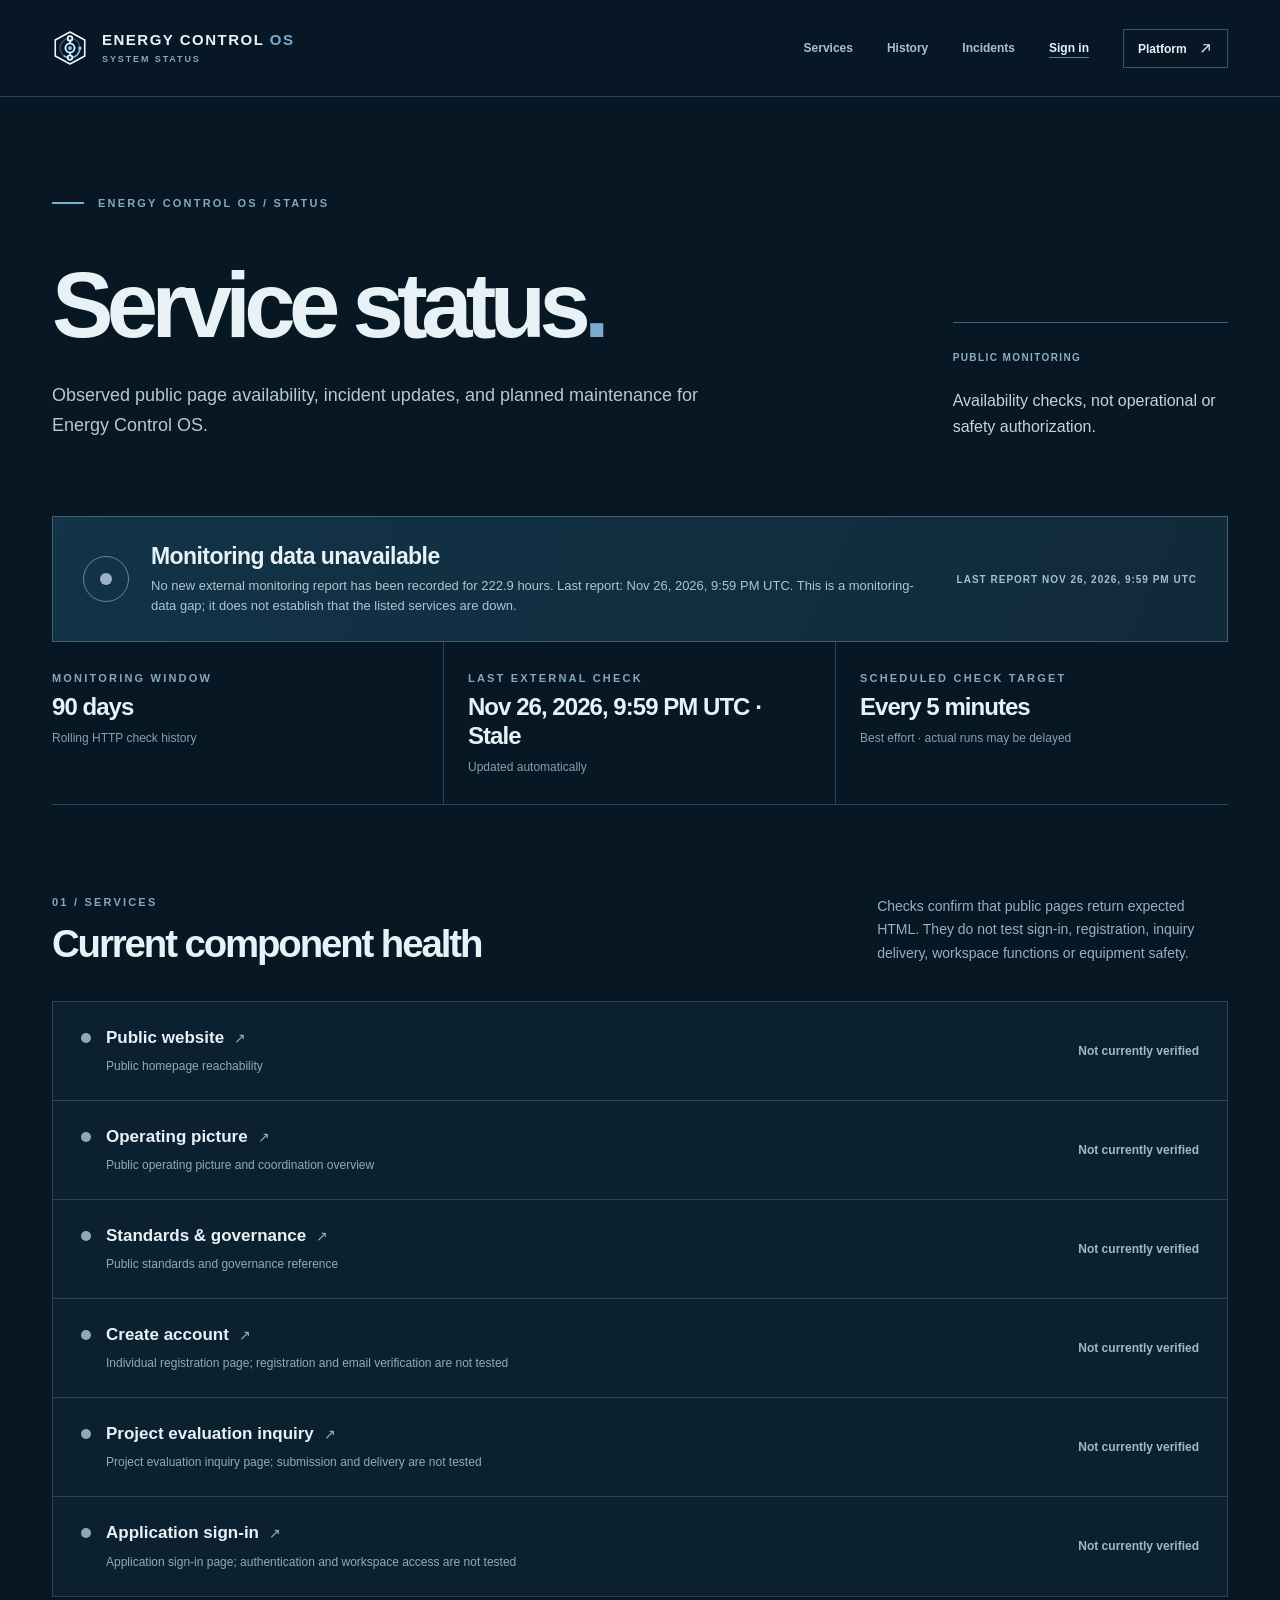
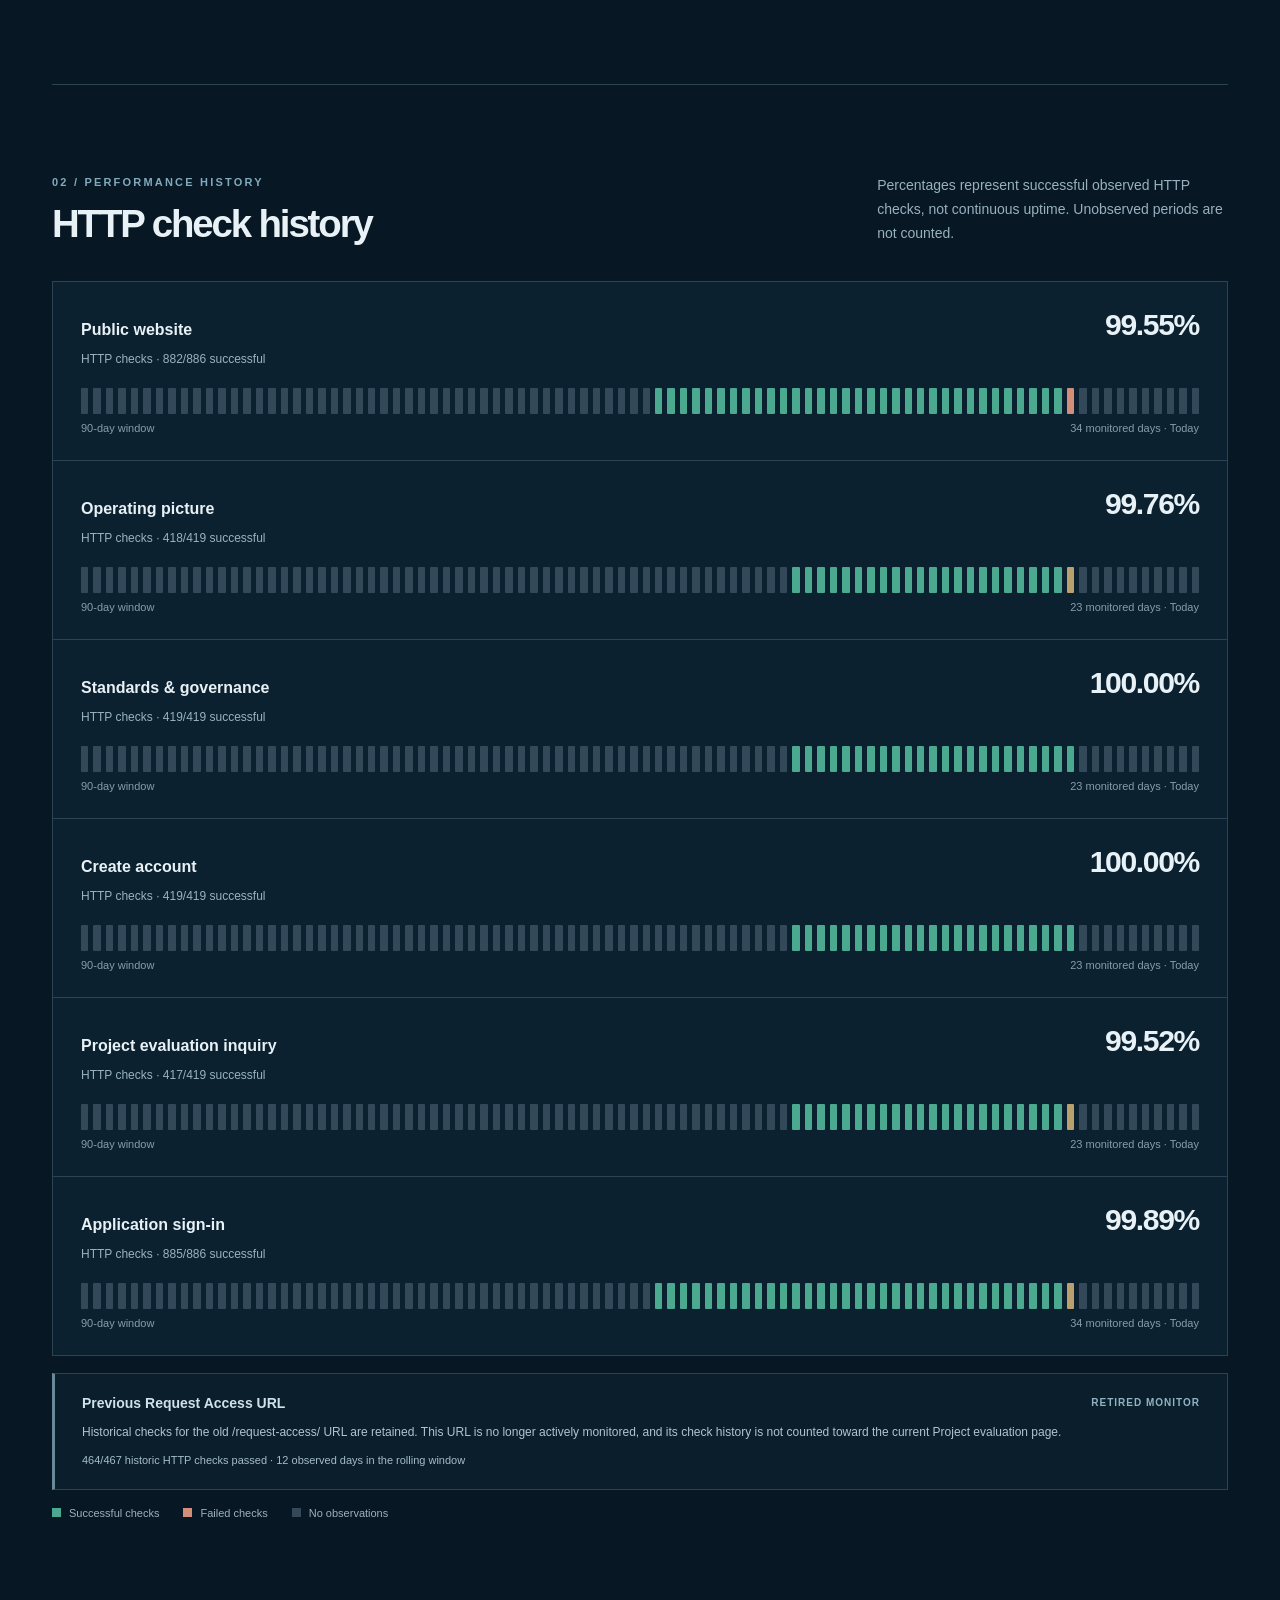
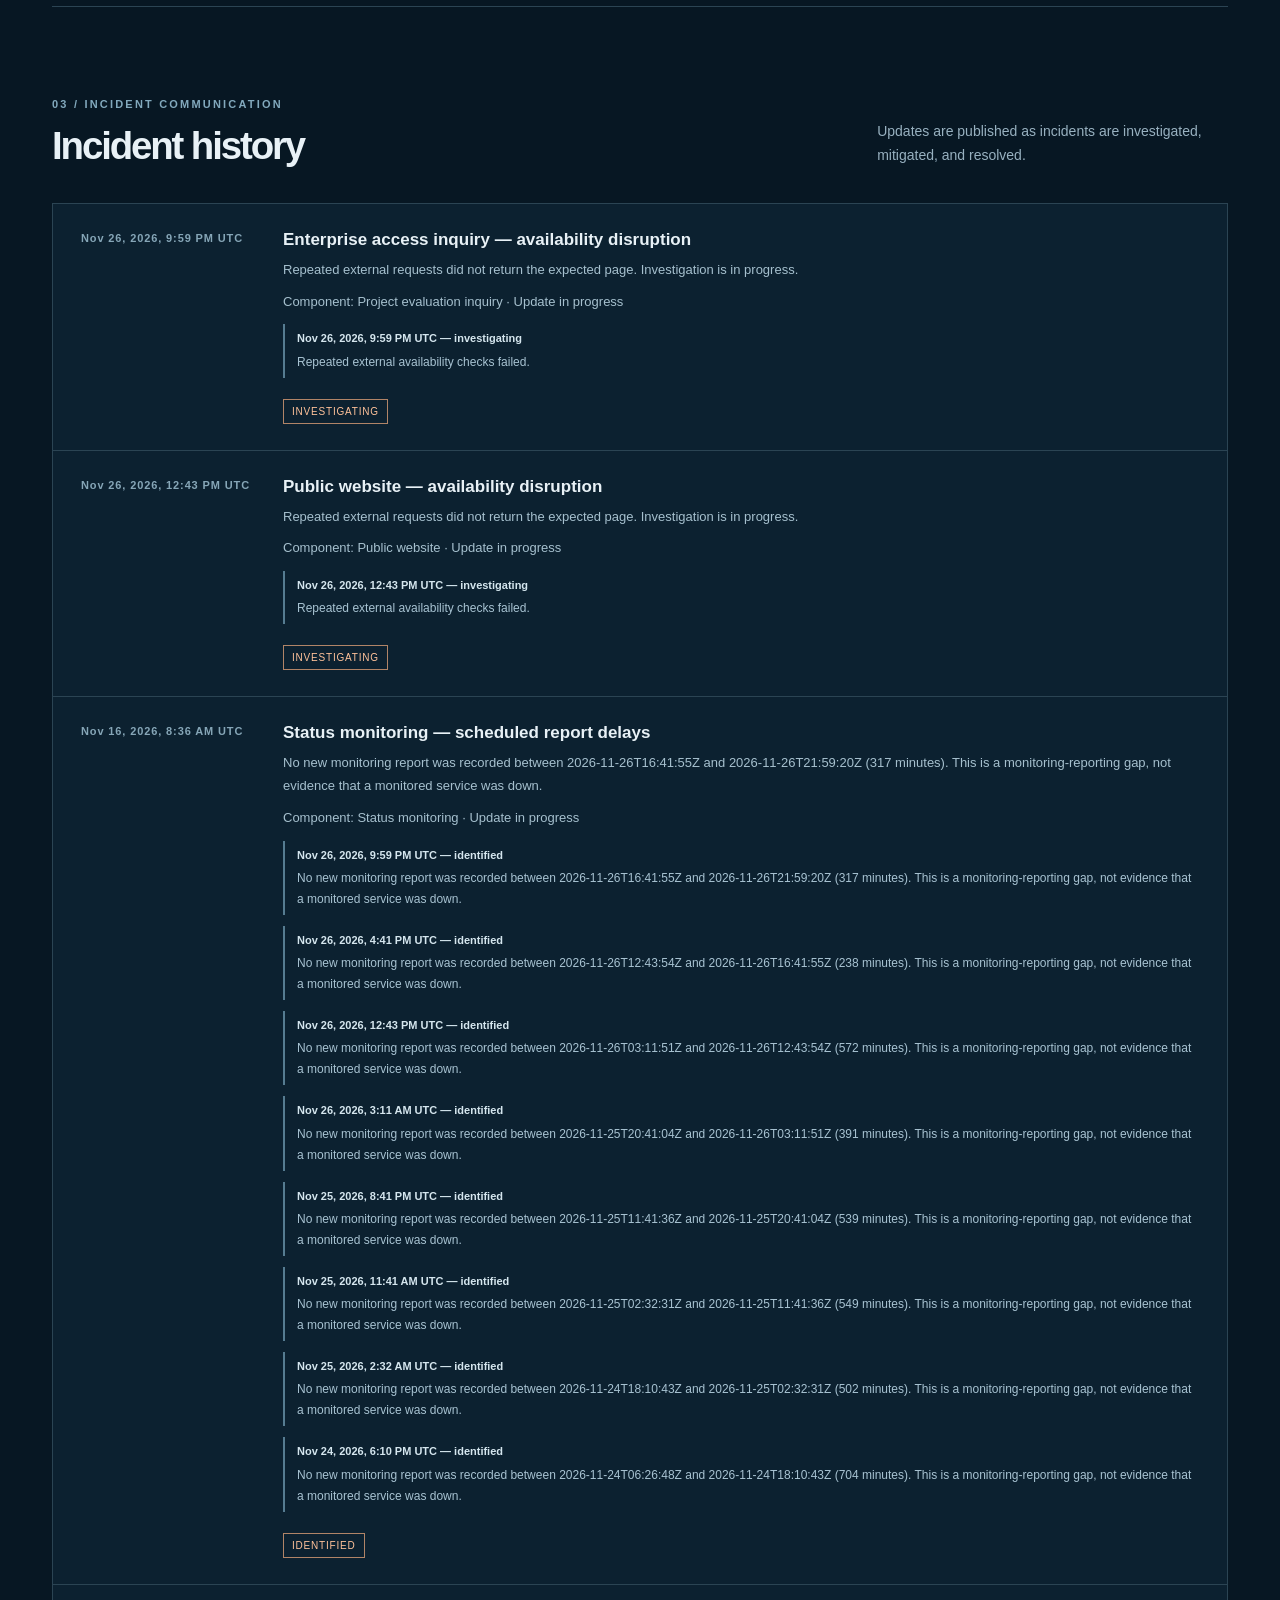
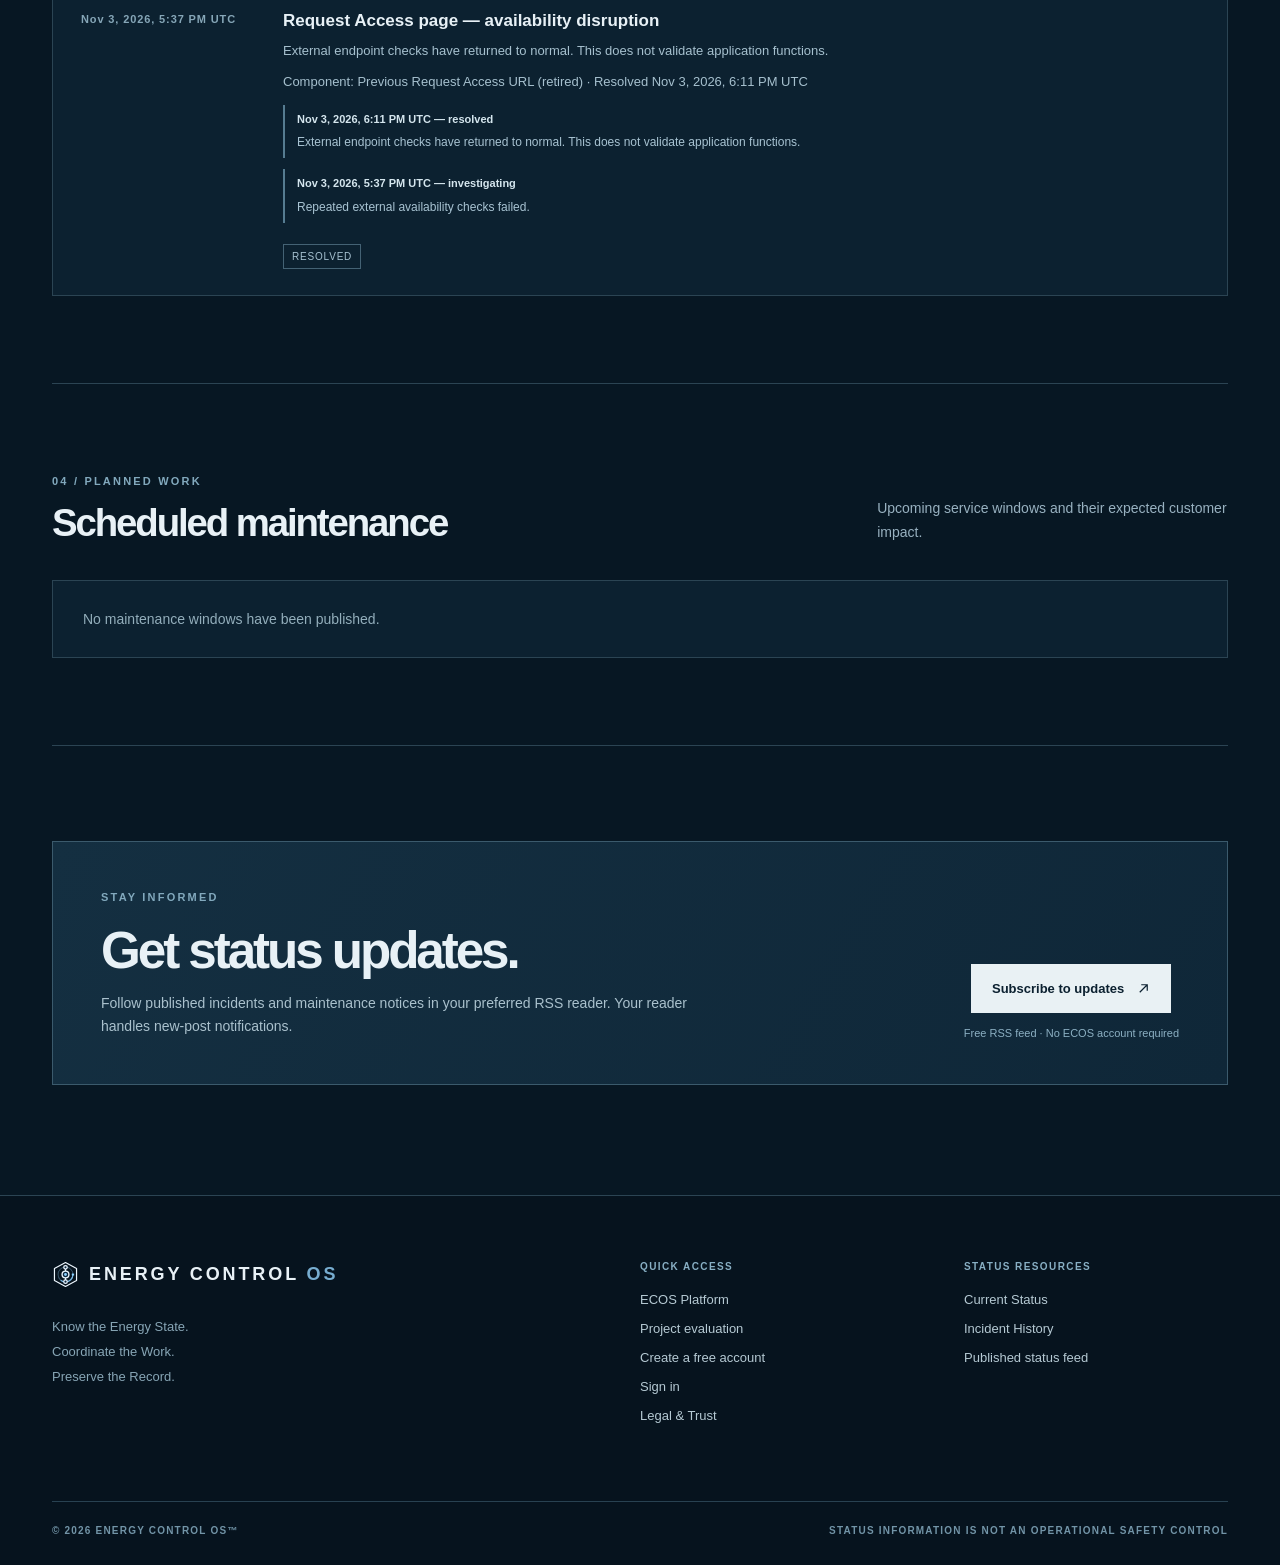
==== commit 41dd5bc5: "fix(status): simplify status copy and provide honest loading and no-script states" ====
--- a/site/index.html
+++ b/site/index.html
@@ -7,9 +7,9 @@
 <meta name="description" content="Energy Control OS service status, uptime monitoring, incident updates and planned maintenance.">
 <title>System Status | Energy Control OS</title>
 <link rel="icon" href="./favicon.svg" type="image/svg+xml">
-<link rel="stylesheet" href="./styles.css?v=mobile-uptime-20261104">
+<link rel="stylesheet" href="./styles.css?v=status-consolidation-20261126">
 <link rel="alternate" type="application/rss+xml" title="ECOS Status Updates" href="./feed.xml">
-<script src="./app.js?v=live-monitor-20261105" defer></script>
+<script src="./app.js?v=status-consolidation-20261126" defer></script>
 </head>
 <body>
 <a class="skip" href="#main">Skip to status</a>
@@ -29,13 +29,13 @@
 <nav class="nav-links" aria-label="Primary"><a href="#components">Services</a><a href="#history">History</a><a href="#incidents">Incidents</a><a class="status-signin" href="https://app.energycontrolos.com/login/">Sign in</a><a href="https://www.energycontrolos.com/" class="back-link">Platform <svg viewBox="0 0 20 20" aria-hidden="true"><path d="M5 15 15 5M7 5h8v8"/></svg></a></nav>
 </div></header>
 <main id="main">
-<section class="intro shell"><div class="eyebrow"><span class="eyebrow-rule"></span>ECOS / SERVICE UPTIME</div><div class="intro-grid"><div><h1>Service status<span>.</span></h1><p class="lede">Observed public page availability, incident updates, and planned maintenance for Energy Control OS.</p></div><div class="intro-aside"><span>ENTERPRISE SERVICE COMMUNICATION</span><p>Independent status reporting for customers and evaluators.</p></div></div></section>
-<div class="shell"><section class="global-status" id="globalStatus" aria-live="polite" data-state="unknown"><span class="signal" aria-hidden="true"><i></i></span><div class="global-copy"><strong id="globalTitle">Monitoring not yet established</strong><p id="globalDetail">Service checks have not reported verified results.</p></div><span class="global-timestamp" id="globalTime">AWAITING FIRST CHECK</span></section>
+<section class="intro shell"><div class="eyebrow"><span class="eyebrow-rule"></span>ENERGY CONTROL OS / STATUS</div><div class="intro-grid"><div><h1>Service status<span>.</span></h1><p class="lede">Observed public page availability, incident updates, and planned maintenance for Energy Control OS.</p></div><div class="intro-aside"><span>PUBLIC MONITORING</span><p>Availability checks, not operational or safety authorization.</p></div></div></section>
+<div class="shell"><noscript><p class="loading-item">Live status requires JavaScript. You can still read the <a href="https://nullicide.github.io/ecos-status/feed.xml">published incident feed</a>. No current health is confirmed on this page without a monitoring report.</p></noscript><section class="global-status" id="globalStatus" aria-live="polite" data-state="unknown"><span class="signal" aria-hidden="true"><i></i></span><div class="global-copy"><strong id="globalTitle">Checking monitoring reports</strong><p id="globalDetail">Retrieving the latest published observations.</p></div><span class="global-timestamp" id="globalTime">LOADING REPORT</span></section>
 <div class="intro-metrics"><div><span class="metric-label">MONITORING WINDOW</span><strong>90 days</strong><small>Rolling HTTP check history</small></div><div><span class="metric-label">LAST EXTERNAL CHECK</span><strong id="lastChecked">Not available</strong><small>Updated automatically</small></div><div><span class="metric-label">SCHEDULED CHECK TARGET</span><strong>Every 5 minutes</strong><small>Best effort · actual runs may be delayed</small></div></div>
-<section class="section" id="components"><div class="section-heading"><div><span class="section-num">01 / SERVICES</span><h2>Current component health</h2></div><p>HTTP checks verify page reachability and expected HTML—not successful sign-in, account registration, inquiry delivery, workspace functionality, equipment status, or operational authorization.</p></div><div id="componentList" class="component-list" aria-live="polite"><div class="loading-item">Waiting for the first monitoring report.</div></div></section>
-<section class="section" id="history"><div class="section-heading"><div><span class="section-num">02 / PERFORMANCE HISTORY</span><h2>HTTP check history</h2></div><p>Observed results for the current public pages. New monitors start collecting their own history; earlier URLs never inherit their percentages.</p></div><div id="historyList" class="history-list"><div class="loading-item">History will appear after monitoring begins.</div></div><div id="retiredHistory" class="retired-history" hidden aria-label="Retired monitoring history"></div><div class="history-legend"><span><i class="key okay"></i>Successful checks</span><span><i class="key failing"></i>Failed checks</span><span><i class="key missing"></i>No observations</span></div></section>
-<section class="section" id="incidents"><div class="section-heading"><div><span class="section-num">03 / INCIDENT COMMUNICATION</span><h2>Incident history</h2></div><p>Updates are published as incidents are investigated, mitigated, and resolved.</p></div><div id="incidentList" class="timeline-list"><div class="loading-item">No incident reports published.</div></div></section>
-<section class="section" id="maintenance"><div class="section-heading"><div><span class="section-num">04 / PLANNED WORK</span><h2>Scheduled maintenance</h2></div><p>Upcoming service windows and their expected customer impact.</p></div><div id="maintenanceList" class="timeline-list"><div class="loading-item">No maintenance windows published.</div></div></section>
+<section class="section" id="components"><div class="section-heading"><div><span class="section-num">01 / SERVICES</span><h2>Current component health</h2></div><p>Checks confirm that public pages return expected HTML. They do not test sign-in, registration, inquiry delivery, workspace functions or equipment safety.</p></div><div id="componentList" class="component-list" aria-live="polite"><div class="loading-item">Loading published endpoint checks.</div></div></section>
+<section class="section" id="history"><div class="section-heading"><div><span class="section-num">02 / PERFORMANCE HISTORY</span><h2>HTTP check history</h2></div><p>Percentages represent successful observed HTTP checks, not continuous uptime. Unobserved periods are not counted.</p></div><div id="historyList" class="history-list"><div class="loading-item">Loading published HTTP check history.</div></div><div id="retiredHistory" class="retired-history" hidden aria-label="Retired monitoring history"></div><div class="history-legend"><span><i class="key okay"></i>Successful checks</span><span><i class="key failing"></i>Failed checks</span><span><i class="key missing"></i>No observations</span></div></section>
+<section class="section" id="incidents"><div class="section-heading"><div><span class="section-num">03 / INCIDENT COMMUNICATION</span><h2>Incident history</h2></div><p>Updates are published as incidents are investigated, mitigated, and resolved.</p></div><div id="incidentList" class="timeline-list"><div class="loading-item">Loading incident reports.</div></div></section>
+<section class="section" id="maintenance"><div class="section-heading"><div><span class="section-num">04 / PLANNED WORK</span><h2>Scheduled maintenance</h2></div><p>Upcoming service windows and their expected customer impact.</p></div><div id="maintenanceList" class="timeline-list"><div class="loading-item">Loading maintenance notices.</div></div></section>
 <section class="subscribe" id="subscribe"><div><span class="section-num">STAY INFORMED</span><h2>Get status updates.</h2><p>Follow published incidents and maintenance notices in your preferred RSS reader. Your reader handles new-post notifications.</p></div><div class="subscribe-actions"><a class="btn" id="openSubscribe" href="./feed.xml" aria-haspopup="dialog" aria-controls="subscribeDialog">Subscribe to updates <svg viewBox="0 0 20 20" aria-hidden="true"><path d="M5 15 15 5M7 5h8v8"/></svg></a><span>Free RSS feed · No ECOS account required</span></div></section>
 <dialog class="subscribe-dialog" id="subscribeDialog" aria-labelledby="subscribeDialogTitle" aria-describedby="subscribeDialogText">
   <div class="subscribe-dialog-inner">
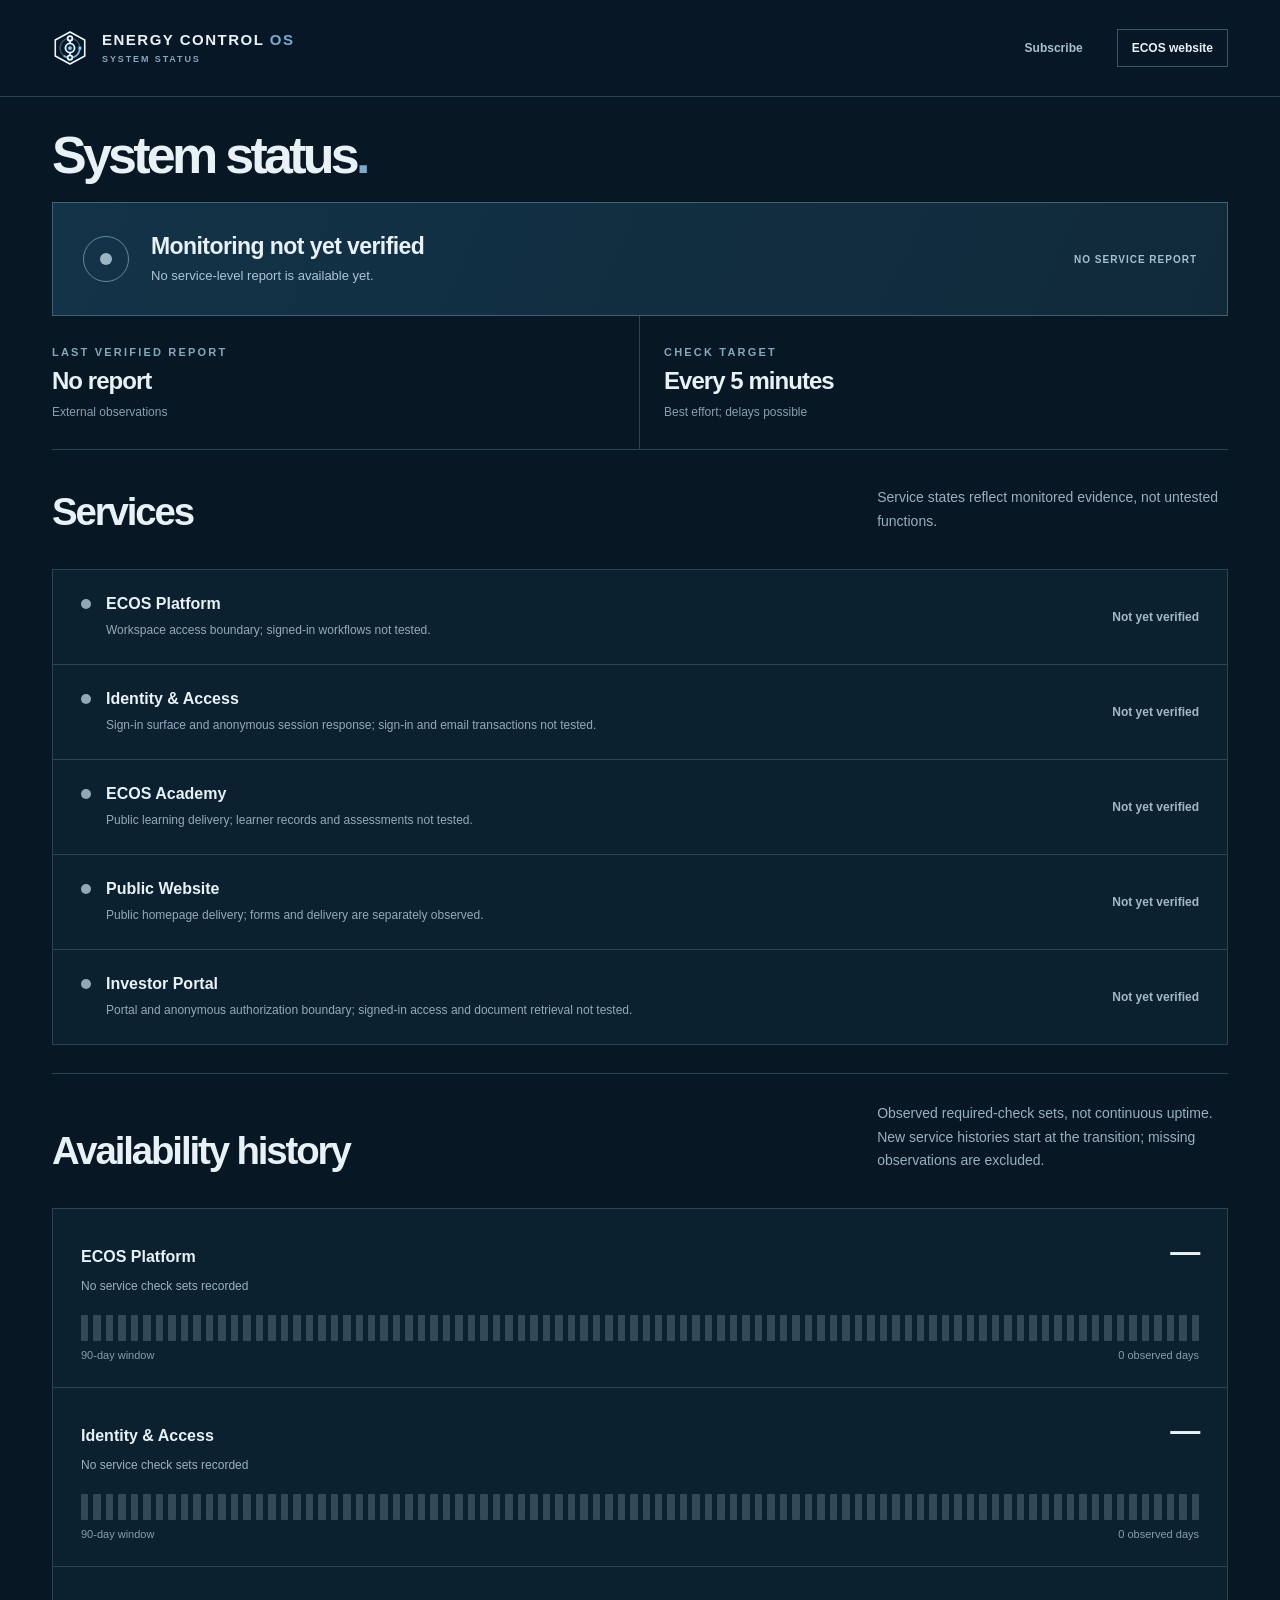
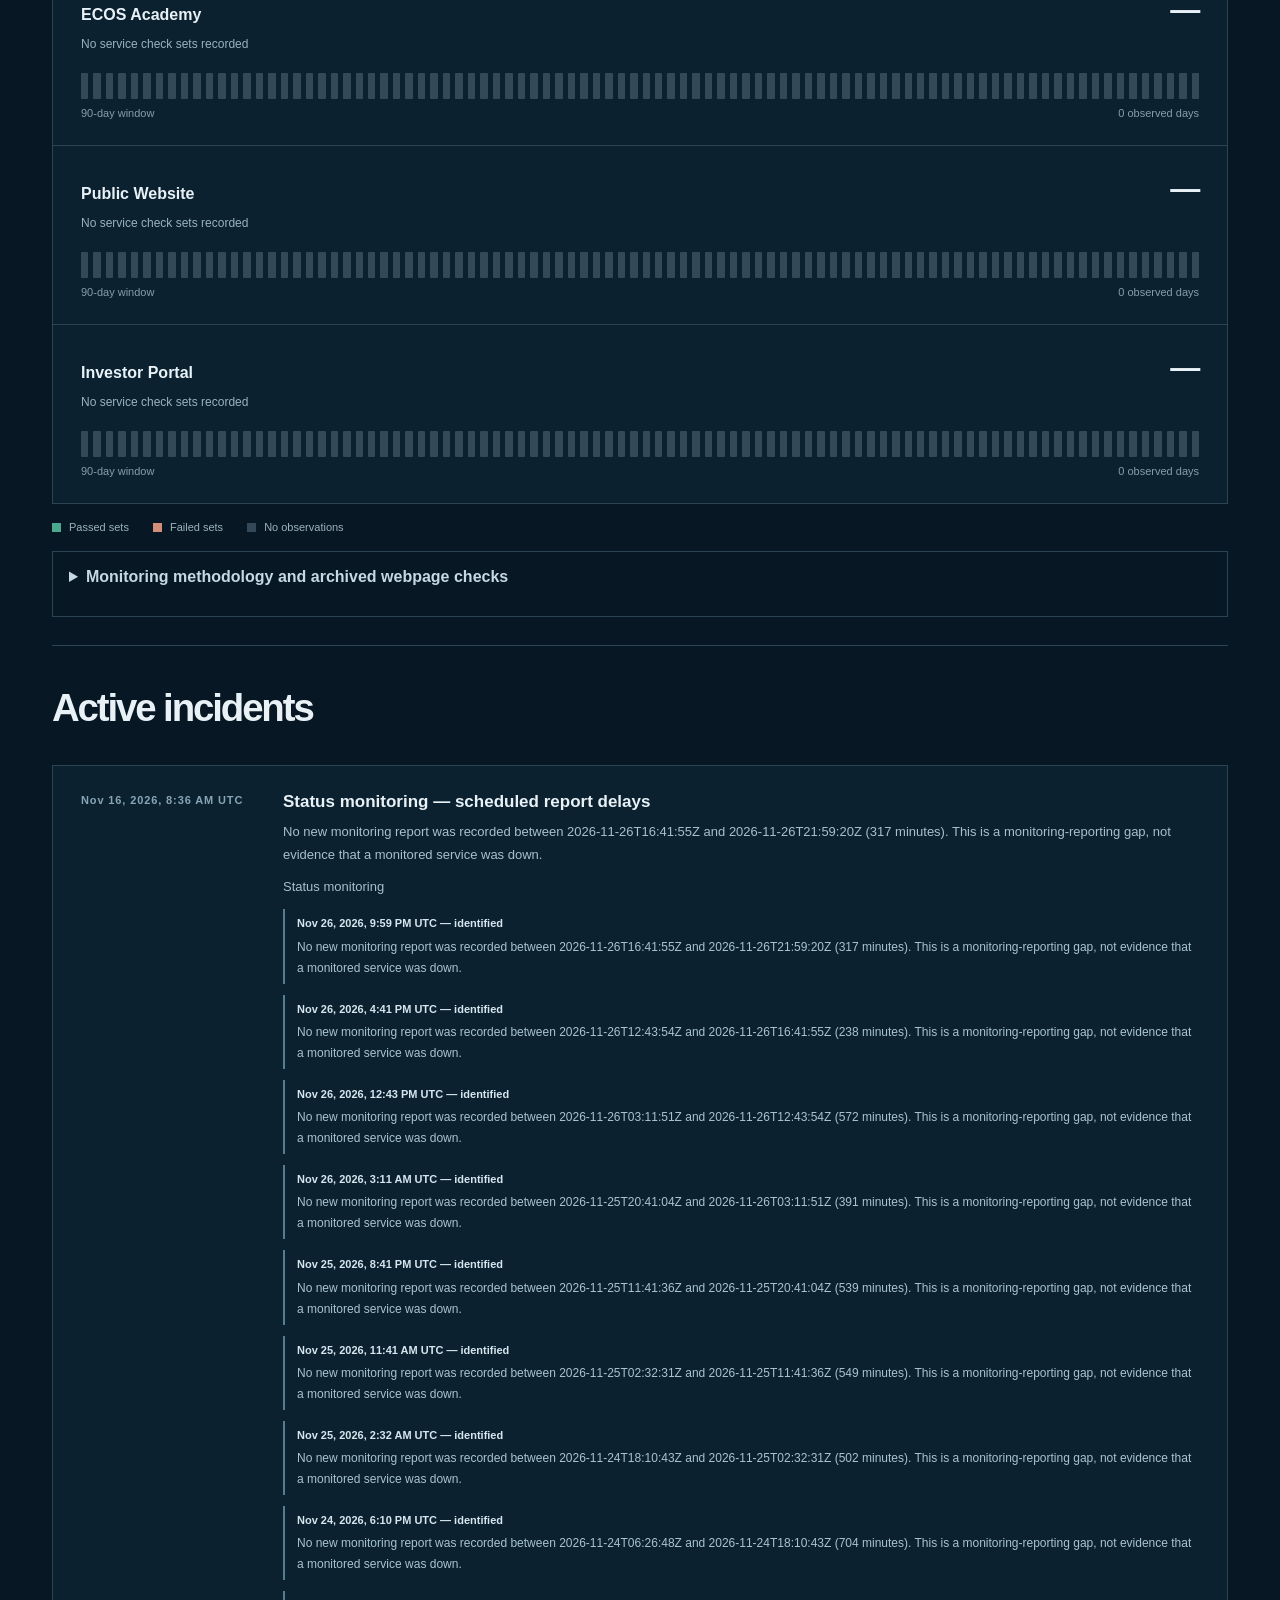
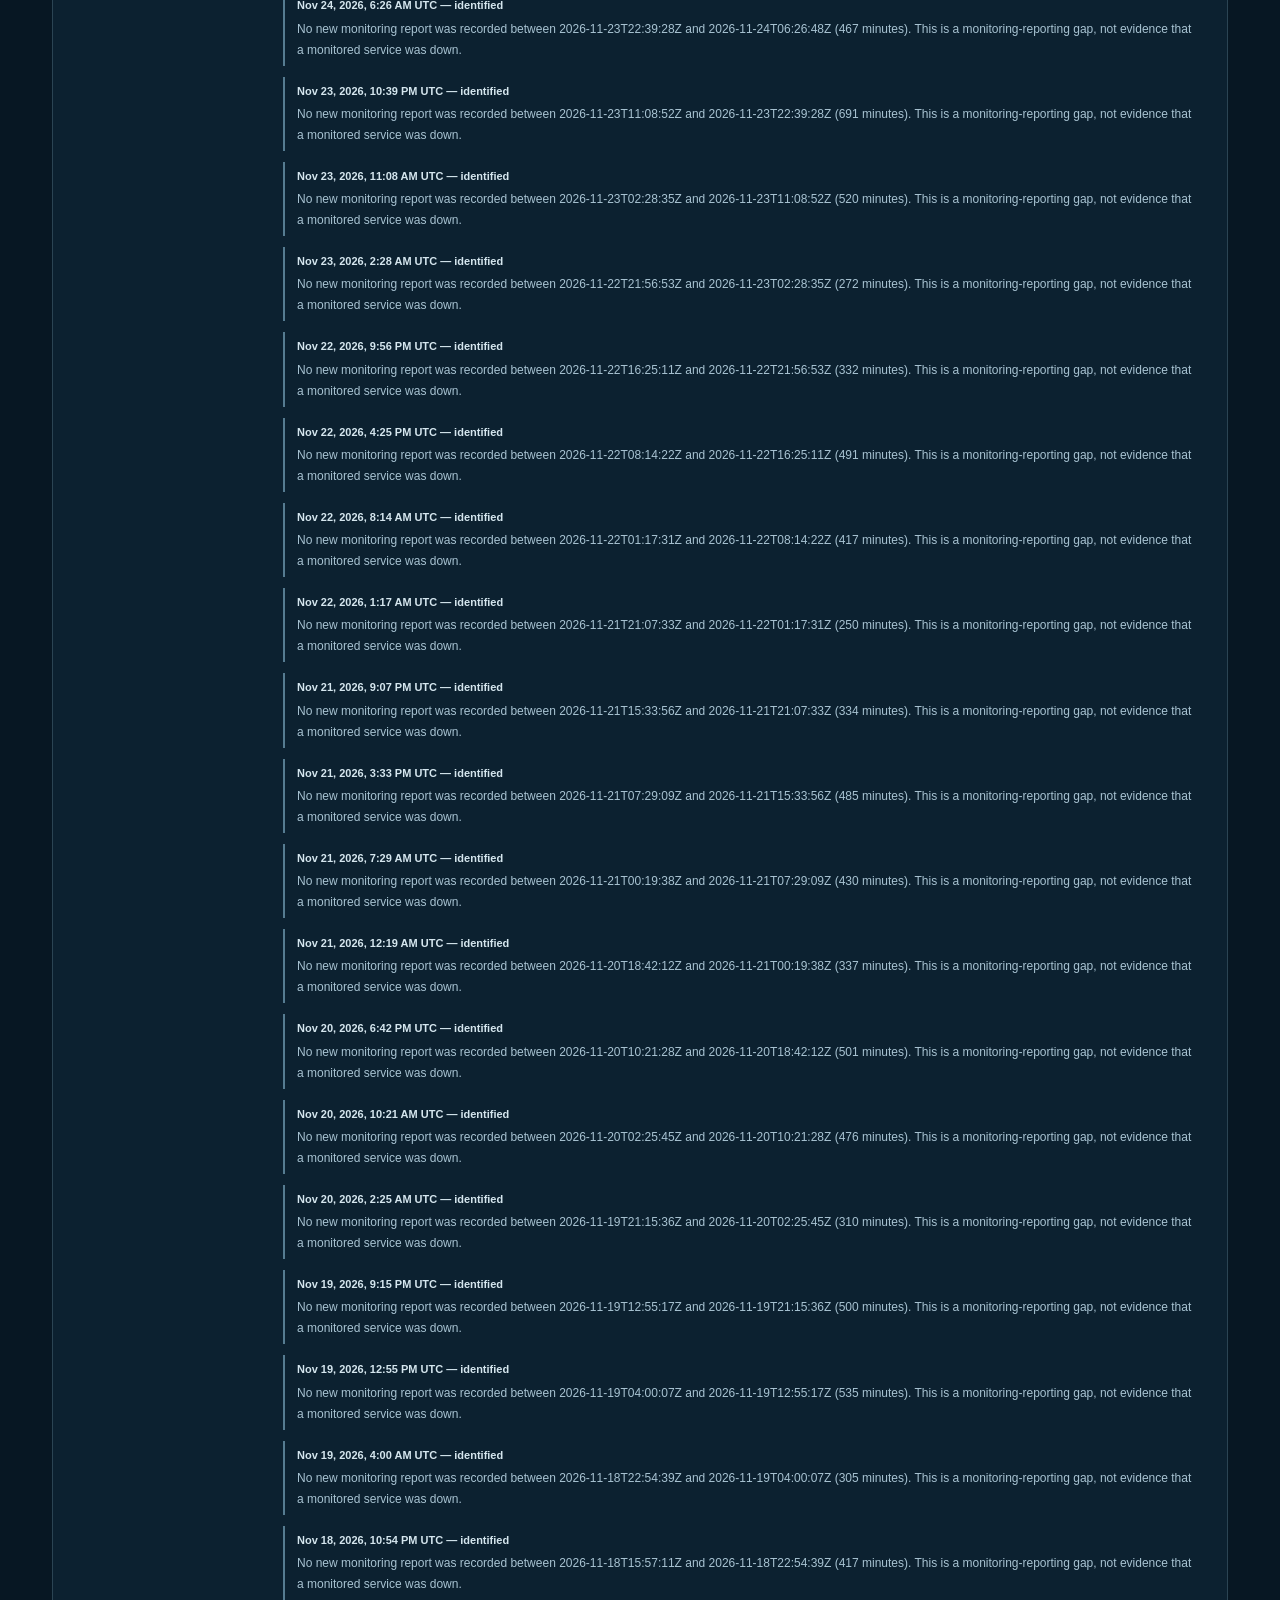
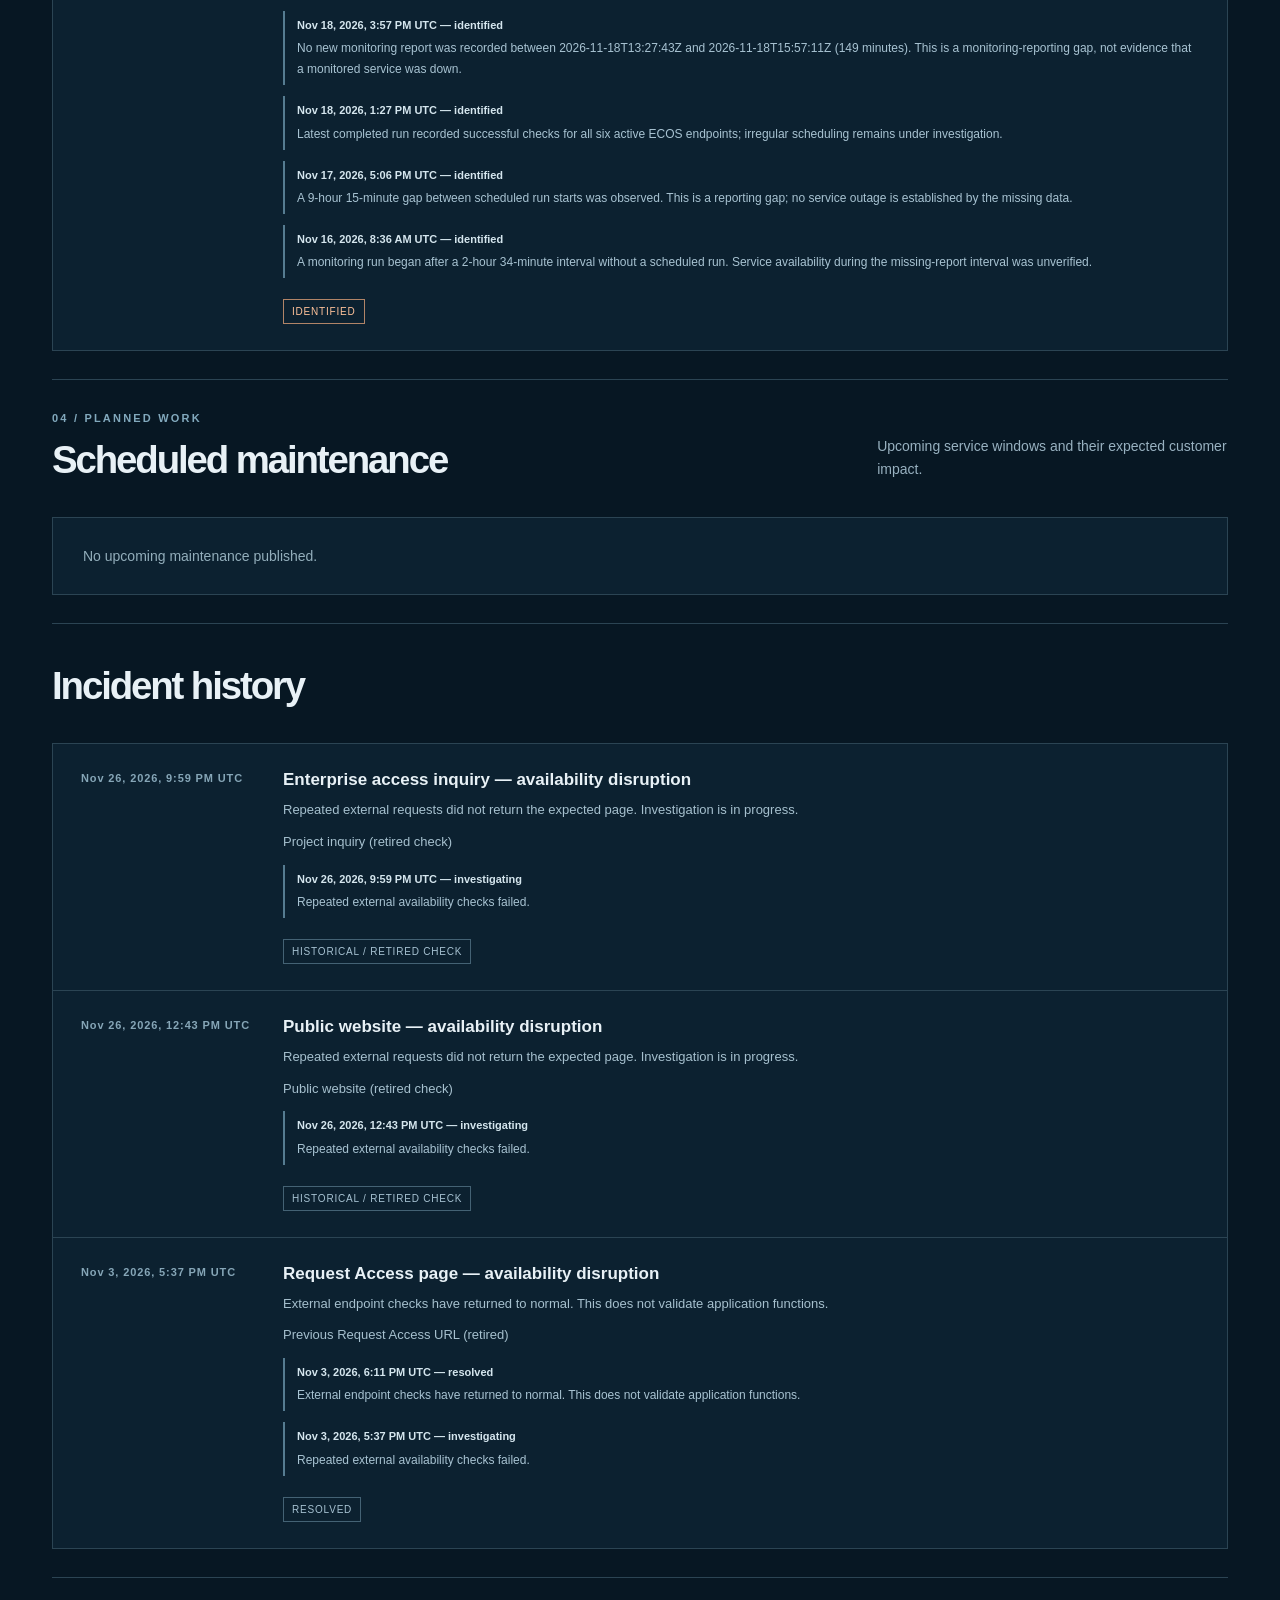
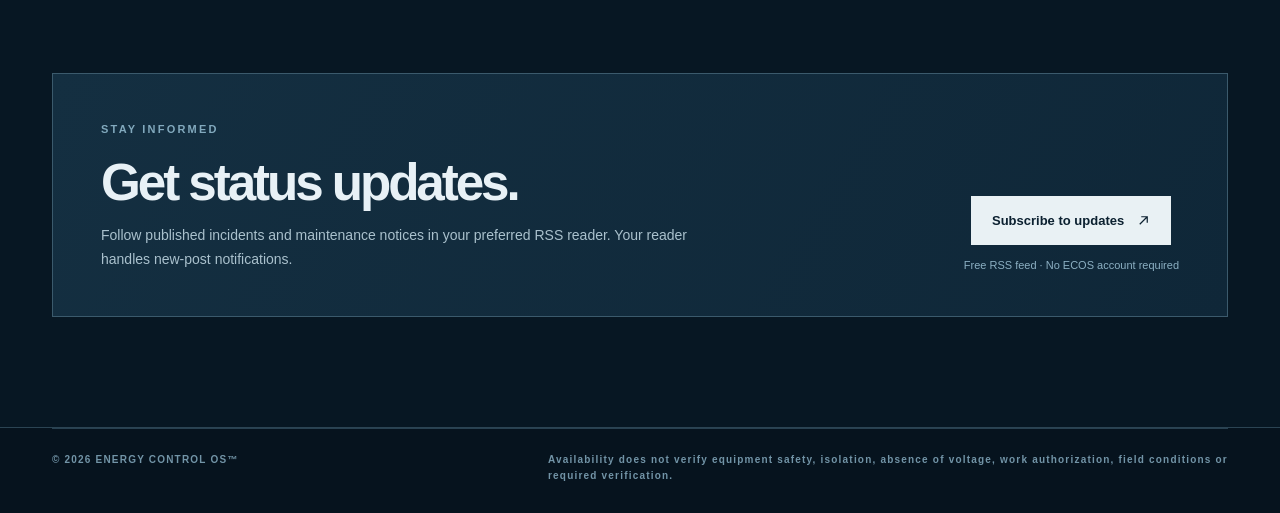
==== commit 8095f943: "IRI-001: service-level monitoring, evidence boundaries and status utility" ====
--- a/site/index.html
+++ b/site/index.html
@@ -7,9 +7,9 @@
 <meta name="description" content="Energy Control OS service status, uptime monitoring, incident updates and planned maintenance.">
 <title>System Status | Energy Control OS</title>
 <link rel="icon" href="./favicon.svg" type="image/svg+xml">
-<link rel="stylesheet" href="./styles.css?v=status-consolidation-20261126">
-<link rel="alternate" type="application/rss+xml" title="ECOS Status Updates" href="./feed.xml">
-<script src="./app.js?v=status-consolidation-20261126" defer></script>
+<link rel="stylesheet" href="./styles.css?v=iri001-20261126">
+<link rel="alternate" type="application/rss+xml" title="ECOS Status Updates" href="https://nullicide.github.io/ecos-status/feed.xml">
+<script src="./app.js?v=iri001-20261126" defer></script>
 </head>
 <body>
 <a class="skip" href="#main">Skip to status</a>
@@ -26,42 +26,31 @@
 <circle class="ecos-terminal" cx="24" cy="36.8" r="3.1"/>
 <circle class="ecos-hub" cx="24" cy="24" r="6.1"/>
 <circle class="ecos-hub-center" cx="24" cy="24" r="2.5"/></svg><span>ENERGY CONTROL <em>OS</em><small>SYSTEM STATUS</small></span></a>
-<nav class="nav-links" aria-label="Primary"><a href="#components">Services</a><a href="#history">History</a><a href="#incidents">Incidents</a><a class="status-signin" href="https://app.energycontrolos.com/login/">Sign in</a><a href="https://www.energycontrolos.com/" class="back-link">Platform <svg viewBox="0 0 20 20" aria-hidden="true"><path d="M5 15 15 5M7 5h8v8"/></svg></a></nav>
+<nav class="nav-links" aria-label="Primary"><a href="#subscribe">Subscribe</a><a href="https://www.energycontrolos.com/" class="back-link">ECOS website</a></nav>
 </div></header>
 <main id="main">
-<section class="intro shell"><div class="eyebrow"><span class="eyebrow-rule"></span>ENERGY CONTROL OS / STATUS</div><div class="intro-grid"><div><h1>Service status<span>.</span></h1><p class="lede">Observed public page availability, incident updates, and planned maintenance for Energy Control OS.</p></div><div class="intro-aside"><span>PUBLIC MONITORING</span><p>Availability checks, not operational or safety authorization.</p></div></div></section>
+<section class="intro shell"><h1>System status<span>.</span></h1></section>
 <div class="shell"><noscript><p class="loading-item">Live status requires JavaScript. You can still read the <a href="https://nullicide.github.io/ecos-status/feed.xml">published incident feed</a>. No current health is confirmed on this page without a monitoring report.</p></noscript><section class="global-status" id="globalStatus" aria-live="polite" data-state="unknown"><span class="signal" aria-hidden="true"><i></i></span><div class="global-copy"><strong id="globalTitle">Checking monitoring reports</strong><p id="globalDetail">Retrieving the latest published observations.</p></div><span class="global-timestamp" id="globalTime">LOADING REPORT</span></section>
-<div class="intro-metrics"><div><span class="metric-label">MONITORING WINDOW</span><strong>90 days</strong><small>Rolling HTTP check history</small></div><div><span class="metric-label">LAST EXTERNAL CHECK</span><strong id="lastChecked">Not available</strong><small>Updated automatically</small></div><div><span class="metric-label">SCHEDULED CHECK TARGET</span><strong>Every 5 minutes</strong><small>Best effort · actual runs may be delayed</small></div></div>
-<section class="section" id="components"><div class="section-heading"><div><span class="section-num">01 / SERVICES</span><h2>Current component health</h2></div><p>Checks confirm that public pages return expected HTML. They do not test sign-in, registration, inquiry delivery, workspace functions or equipment safety.</p></div><div id="componentList" class="component-list" aria-live="polite"><div class="loading-item">Loading published endpoint checks.</div></div></section>
-<section class="section" id="history"><div class="section-heading"><div><span class="section-num">02 / PERFORMANCE HISTORY</span><h2>HTTP check history</h2></div><p>Percentages represent successful observed HTTP checks, not continuous uptime. Unobserved periods are not counted.</p></div><div id="historyList" class="history-list"><div class="loading-item">Loading published HTTP check history.</div></div><div id="retiredHistory" class="retired-history" hidden aria-label="Retired monitoring history"></div><div class="history-legend"><span><i class="key okay"></i>Successful checks</span><span><i class="key failing"></i>Failed checks</span><span><i class="key missing"></i>No observations</span></div></section>
-<section class="section" id="incidents"><div class="section-heading"><div><span class="section-num">03 / INCIDENT COMMUNICATION</span><h2>Incident history</h2></div><p>Updates are published as incidents are investigated, mitigated, and resolved.</p></div><div id="incidentList" class="timeline-list"><div class="loading-item">Loading incident reports.</div></div></section>
+<div class="intro-metrics"><div><span class="metric-label">LAST VERIFIED REPORT</span><strong id="lastChecked">Not available</strong><small>External observations</small></div><div><span class="metric-label">CHECK TARGET</span><strong>Every 5 minutes</strong><small>Best effort; delays possible</small></div></div>
+<section class="section" id="components"><div class="section-heading"><div><h2>Services</h2></div><p>Service states reflect monitored evidence, not untested functions.</p></div><div id="componentList" class="component-list" aria-live="polite"><div class="loading-item">Loading service checks.</div></div></section>
+<section class="section" id="history"><div class="section-heading"><div><h2>Availability history</h2></div><p>Observed required-check sets, not continuous uptime. New service histories start at the transition; missing observations are excluded.</p></div><div id="historyList" class="history-list"><div class="loading-item">Loading observations.</div></div><div class="history-legend"><span><i class="key okay"></i>Passed sets</span><span><i class="key failing"></i>Failed sets</span><span><i class="key missing"></i>No observations</span></div><details class="methodology"><summary>Monitoring methodology and archived webpage checks</summary><p>HTTPS response contracts verify public delivery or anonymous access boundaries; no production records are modified. Authenticated sessions, workspace transactions, email delivery, backups and private document retrieval are not yet verified. Optional checks do not determine public service availability.</p><div id="probeDetails"></div><div id="retiredHistory"></div></details></section>
+<section class="section" id="incidents"><div class="section-heading"><div><h2>Active incidents</h2></div></div><div id="activeIncidents" class="timeline-list"><div class="loading-item">Loading reports.</div></div></section>
 <section class="section" id="maintenance"><div class="section-heading"><div><span class="section-num">04 / PLANNED WORK</span><h2>Scheduled maintenance</h2></div><p>Upcoming service windows and their expected customer impact.</p></div><div id="maintenanceList" class="timeline-list"><div class="loading-item">Loading maintenance notices.</div></div></section>
-<section class="subscribe" id="subscribe"><div><span class="section-num">STAY INFORMED</span><h2>Get status updates.</h2><p>Follow published incidents and maintenance notices in your preferred RSS reader. Your reader handles new-post notifications.</p></div><div class="subscribe-actions"><a class="btn" id="openSubscribe" href="./feed.xml" aria-haspopup="dialog" aria-controls="subscribeDialog">Subscribe to updates <svg viewBox="0 0 20 20" aria-hidden="true"><path d="M5 15 15 5M7 5h8v8"/></svg></a><span>Free RSS feed · No ECOS account required</span></div></section>
+<section class="section" id="incident-history"><div class="section-heading"><div><h2>Incident history</h2></div></div><div id="incidentList" class="timeline-list"></div></section><section class="subscribe" id="subscribe"><div><span class="section-num">STAY INFORMED</span><h2>Get status updates.</h2><p>Follow published incidents and maintenance notices in your preferred RSS reader. Your reader handles new-post notifications.</p></div><div class="subscribe-actions"><a class="btn" id="openSubscribe" href="https://nullicide.github.io/ecos-status/feed.xml" aria-haspopup="dialog" aria-controls="subscribeDialog">Subscribe to updates <svg viewBox="0 0 20 20" aria-hidden="true"><path d="M5 15 15 5M7 5h8v8"/></svg></a><span>Free RSS feed · No ECOS account required</span></div></section>
 <dialog class="subscribe-dialog" id="subscribeDialog" aria-labelledby="subscribeDialogTitle" aria-describedby="subscribeDialogText">
   <div class="subscribe-dialog-inner">
     <div class="subscribe-dialog-top"><span class="section-num">ECOS / INCIDENT UPDATES</span><button id="closeSubscribe" class="subscribe-close" type="button" aria-label="Close subscription options"><svg aria-hidden="true" viewBox="0 0 20 20" width="18" height="18" fill="none" stroke="currentColor" stroke-width="1.7" stroke-linecap="round"><path d="M4 4l12 12M16 4 4 16"/></svg></button></div>
     <h2 id="subscribeDialogTitle">Follow service updates.</h2>
     <p id="subscribeDialogText">Add our public RSS feed to a feed reader to follow new incident reports and maintenance notices. No email address is collected by ECOS.</p>
     <label for="subscribeFeedUrl">PUBLIC RSS ADDRESS</label>
-    <input id="subscribeFeedUrl" value="https://status.energycontrolos.com/feed.xml" readonly spellcheck="false" autocomplete="off" aria-label="RSS feed URL">
+    <input id="subscribeFeedUrl" value="https://nullicide.github.io/ecos-status/feed.xml" readonly spellcheck="false" autocomplete="off" aria-label="RSS feed URL">
     <button class="subscribe-copy" id="copySubscribeUrl" type="button"><svg aria-hidden="true" viewBox="0 0 20 20" width="18" height="18" fill="none" stroke="currentColor" stroke-width="1.65" stroke-linecap="round" stroke-linejoin="round"><rect x="7" y="6" width="10" height="12" rx="1.5"/><path d="M13 6V4a2 2 0 0 0-2-2H5a2 2 0 0 0-2 2v9a2 2 0 0 0 2 2h2"/></svg>Copy feed URL</button>
-    <div class="subscribe-helpers"><a href="https://feedly.com/i/subscription/feed%2Fhttps%3A%2F%2Fstatus.energycontrolos.com%2Ffeed.xml" target="_blank" rel="noopener noreferrer">Open in Feedly <svg viewBox="0 0 20 20" width="14" height="14" fill="none" stroke="currentColor" stroke-width="1.65" stroke-linecap="round" stroke-linejoin="round" aria-hidden="true"><path d="M5 15 15 5M7 5h8v8"/></svg></a><a href="./feed.xml" target="_blank" rel="noopener" type="application/rss+xml">View RSS feed <svg viewBox="0 0 20 20" width="14" height="14" fill="none" stroke="currentColor" stroke-width="1.65" stroke-linecap="round" stroke-linejoin="round" aria-hidden="true"><path d="M5 15 15 5M7 5h8v8"/></svg></a></div>
+    <div class="subscribe-helpers"><a href="https://feedly.com/i/subscription/feed%2Fhttps%3A%2F%2Fnullicide.github.io%2Fecos-status%2Ffeed.xml" target="_blank" rel="noopener noreferrer">Open in Feedly <svg viewBox="0 0 20 20" width="14" height="14" fill="none" stroke="currentColor" stroke-width="1.65" stroke-linecap="round" stroke-linejoin="round" aria-hidden="true"><path d="M5 15 15 5M7 5h8v8"/></svg></a><a href="https://nullicide.github.io/ecos-status/feed.xml" target="_blank" rel="noopener" type="application/rss+xml">View RSS feed <svg viewBox="0 0 20 20" width="14" height="14" fill="none" stroke="currentColor" stroke-width="1.65" stroke-linecap="round" stroke-linejoin="round" aria-hidden="true"><path d="M5 15 15 5M7 5h8v8"/></svg></a></div>
     <p class="subscribe-feedback" id="subscribeFeedback" role="status" aria-live="polite"></p>
     <p class="subscribe-note">Only published updates appear in the feed. Email alerts are not enabled; opening a feed does not register an email subscription.</p>
   </div>
 </dialog>
 </div>
 </main>
-<footer class="footer ecos-on-dark"><div class="shell footer-upper"><div><a href="https://www.energycontrolos.com/" class="footer-brand"><svg class="footer-symbol ecos-circuit-meridian" aria-hidden="true" focusable="false" viewBox="0 0 48 48" xmlns="http://www.w3.org/2000/svg"><path class="ecos-outline" d="M24 2.65 43.65 13.325V34.675L24 45.35 4.35 34.675V13.325Z"/>
-<circle class="ecos-track" cx="24" cy="24" r="13.2"/>
-<g class="ecos-meridian-orbit">
-  <circle class="ecos-orbit-arc" cx="24" cy="24" r="13.2"/>
-  <circle class="ecos-orbit-glow" cx="37.2" cy="24" r="3.2"/>
-  <circle class="ecos-orbit-node" cx="37.2" cy="24" r="2"/>
-</g>
-<path class="ecos-conductor" d="M24 11.2V36.8"/>
-<circle class="ecos-terminal" cx="24" cy="11.2" r="3.1"/>
-<circle class="ecos-terminal" cx="24" cy="36.8" r="3.1"/>
-<circle class="ecos-hub" cx="24" cy="24" r="6.1"/>
-<circle class="ecos-hub-center" cx="24" cy="24" r="2.5"/></svg><span class="footer-wordmark">ENERGY CONTROL <span>OS</span></span></a><p>Know the Energy State.<br>Coordinate the Work.<br>Preserve the Record.</p></div><div><span>QUICK ACCESS</span><a href="https://www.energycontrolos.com/">ECOS Platform</a><a href="https://www.energycontrolos.com/enterprise-access/">Project evaluation</a><a href="https://www.energycontrolos.com/create-account/">Create a free account</a><a href="https://app.energycontrolos.com/login/">Sign in</a><a href="https://www.energycontrolos.com/legal/">Legal &amp; Trust</a></div><div><span>STATUS RESOURCES</span><a href="#components">Current Status</a><a href="#incidents">Incident History</a><a href="#subscribe">Published status feed</a></div></div><div class="shell footer-lower"><span>© 2026 ENERGY CONTROL OS™</span><span>STATUS INFORMATION IS NOT AN OPERATIONAL SAFETY CONTROL</span></div></footer>
+<footer class="footer ecos-on-dark"><div class="shell footer-lower"><span>© 2026 ENERGY CONTROL OS™</span><span>Availability does not verify equipment safety, isolation, absence of voltage, work authorization, field conditions or required verification.</span></div></footer>
 </body></html>
--- a/site/styles.css
+++ b/site/styles.css
@@ -356,3 +356,41 @@
   .site-header .nav-links .back-link svg{width:12px;height:12px;margin-left:5px}
   .history-row{padding-inline:12px}
 }
+
+/* Compact status-first layout; keep all mobile navigation accessible. */
+.intro{padding-block:48px 32px}
+.intro-grid{margin-top:18px;gap:32px}
+.intro h1{font-size:clamp(42px,5vw,72px)}
+.intro .lede{margin-top:14px}
+.intro-aside{padding-top:12px}
+.intro-aside p{margin-top:8px}
+.section{padding-block:48px}
+@media(max-width:680px){
+ .intro{padding-block:28px 22px}
+ .intro-grid{grid-template-columns:minmax(0,1fr);gap:12px;margin-top:12px}
+ .intro .lede{font-size:15px;line-height:1.5;margin-top:10px}
+ .intro-aside{display:none}
+ .section{padding-block:34px}
+ .site-header .nav-inner{height:auto;min-height:0;flex-wrap:wrap;padding-block:12px;gap:8px}
+ .site-header .brand{max-width:100%;white-space:normal}
+ .site-header .nav-links{width:100%;flex:1 1 100%;margin:0;justify-content:space-between;flex-wrap:wrap;gap:4px 8px}
+ .site-header .nav-links a:not(.back-link),.site-header .nav-links .status-signin,.site-header .nav-links a[href="#components"]{display:inline-flex;align-items:center;min-height:44px;font-size:11px}
+ .site-header .nav-links .back-link{min-height:44px}
+ .global-timestamp,.metric-label,.state-label{overflow-wrap:anywhere}
+ .component>div,.component-title,.component-target{min-width:0}
+ .component-target{overflow-wrap:anywhere}
+ .timeline-main{min-width:0;overflow-wrap:anywhere}
+}
+
+/* IRI-001: service utility, no page-directory or marketing chrome. */
+.intro{padding-block:32px 20px}.intro h1{font-size:clamp(34px,5vw,52px)}
+.section{padding-block:28px}.intro-metrics{grid-template-columns:repeat(2,minmax(0,1fr))}
+.component-title strong{font-size:16px;font-weight:650}.component-title{min-width:0}
+.methodology{margin-top:18px;padding:16px;border:1px solid var(--line);color:#c5d8e4;overflow-wrap:anywhere}
+.methodology summary{cursor:pointer;font-weight:650;min-height:32px}
+.methodology p{font-size:13px;line-height:1.6;margin:8px 0}.methodology h3{font-size:15px;margin:18px 0 6px}
+.state-label.partial,.state-label.maintenance,.state-label.unavailable{color:#ffe1a0}
+.state-dot.partial,.state-dot.maintenance,.state-dot.unavailable{background:#d7a852}
+.global-status[data-state=partial],.global-status[data-state=maintenance],.global-status[data-state=unavailable]{border-color:#a78344}
+.footer-lower{gap:16px;flex-wrap:wrap;line-height:1.6}.footer-lower span:last-child{max-width:680px}
+@media(max-width:680px){.site-header .nav-inner{flex-wrap:nowrap;gap:8px}.site-header .nav-links{flex:0 0 auto;width:auto;justify-content:flex-end}.site-header .nav-links a:not(.back-link){display:none}.intro-metrics{grid-template-columns:minmax(0,1fr)}.component{gap:12px}.component-title strong{overflow-wrap:anywhere}.state-label{max-width:100%;white-space:normal}}
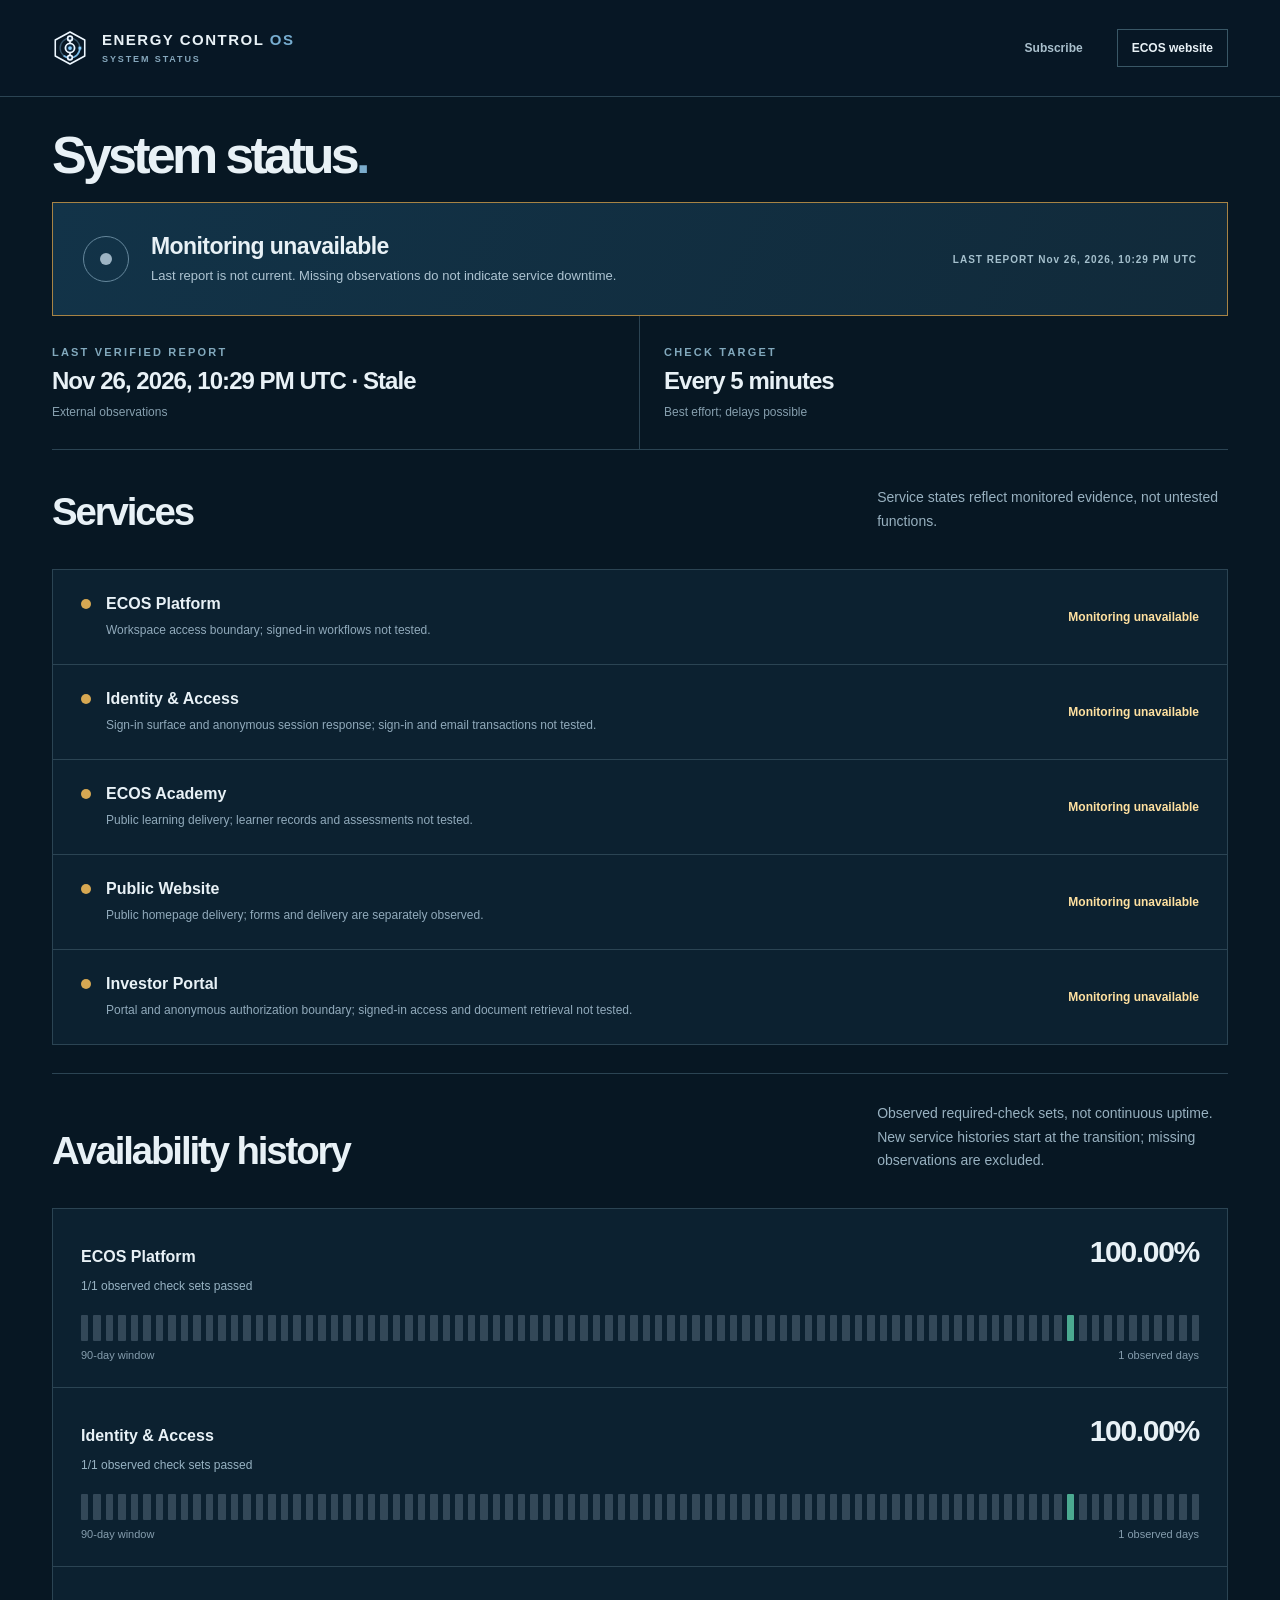
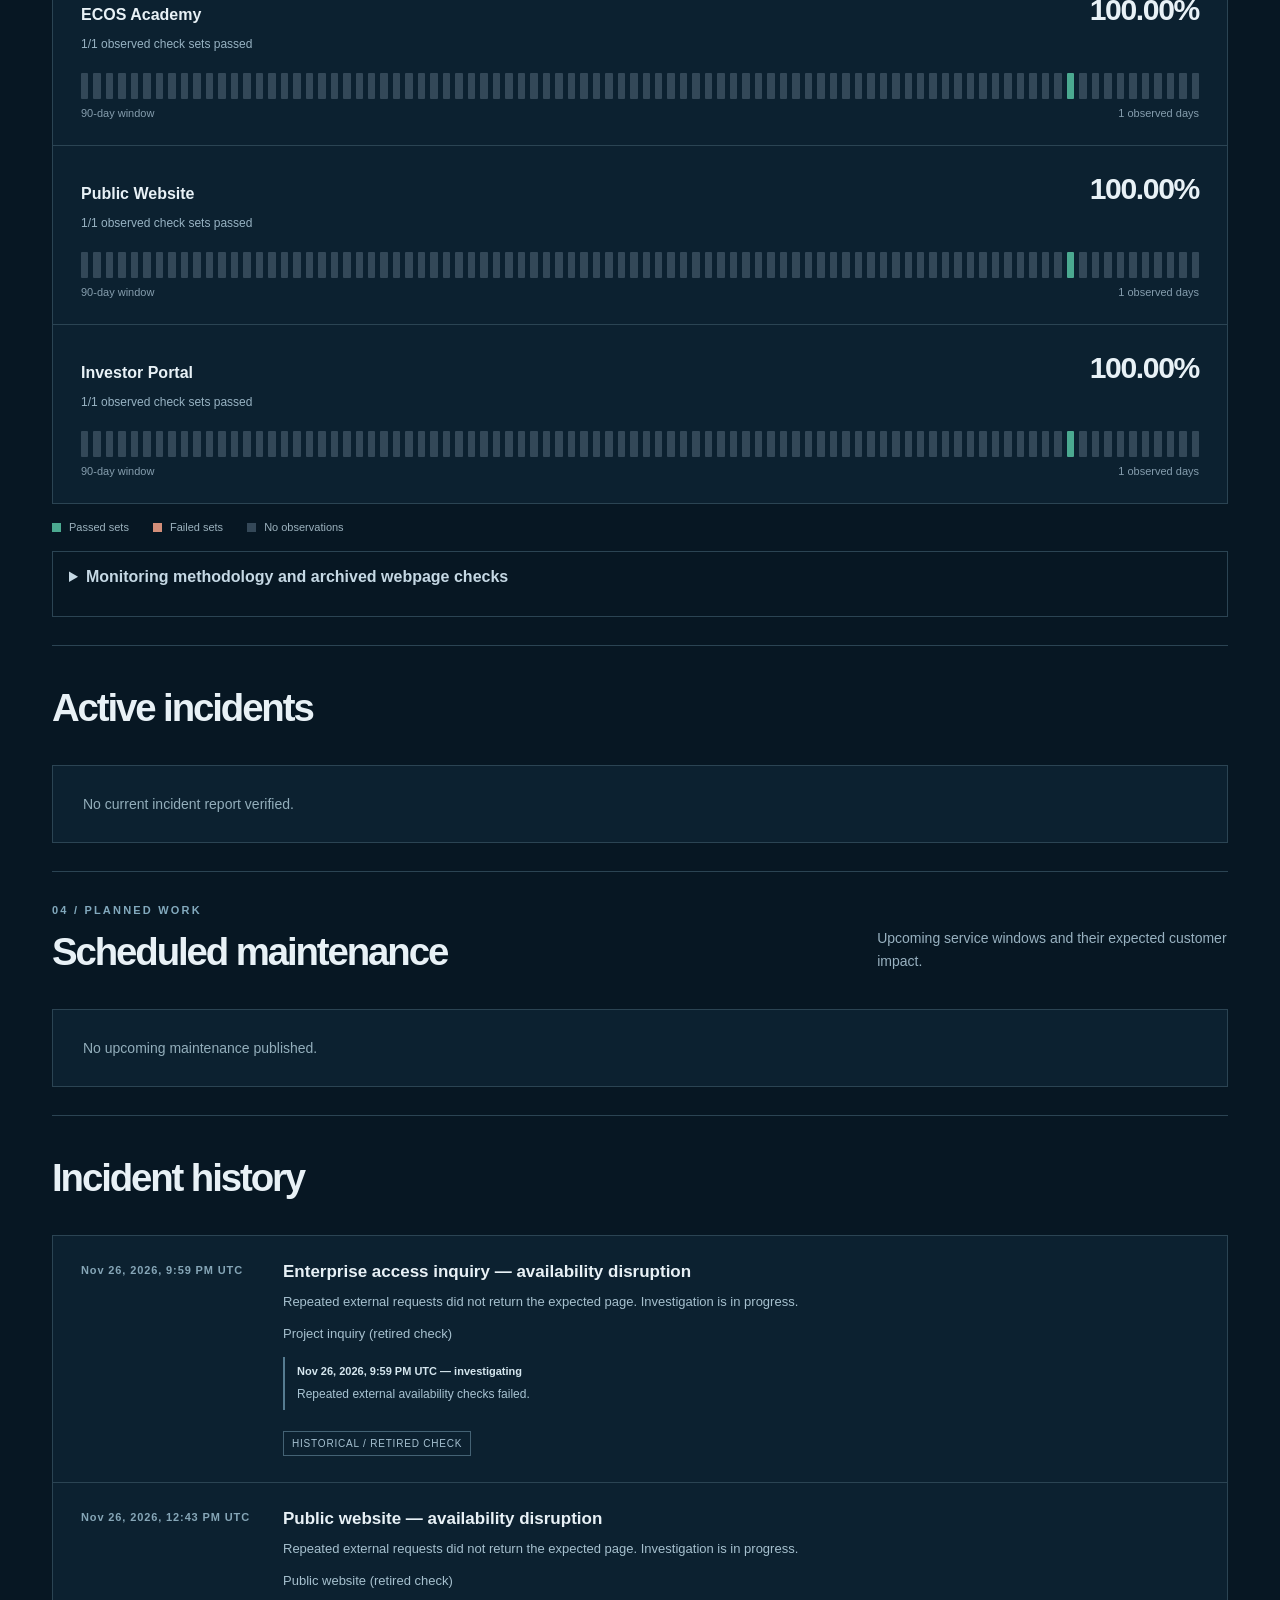
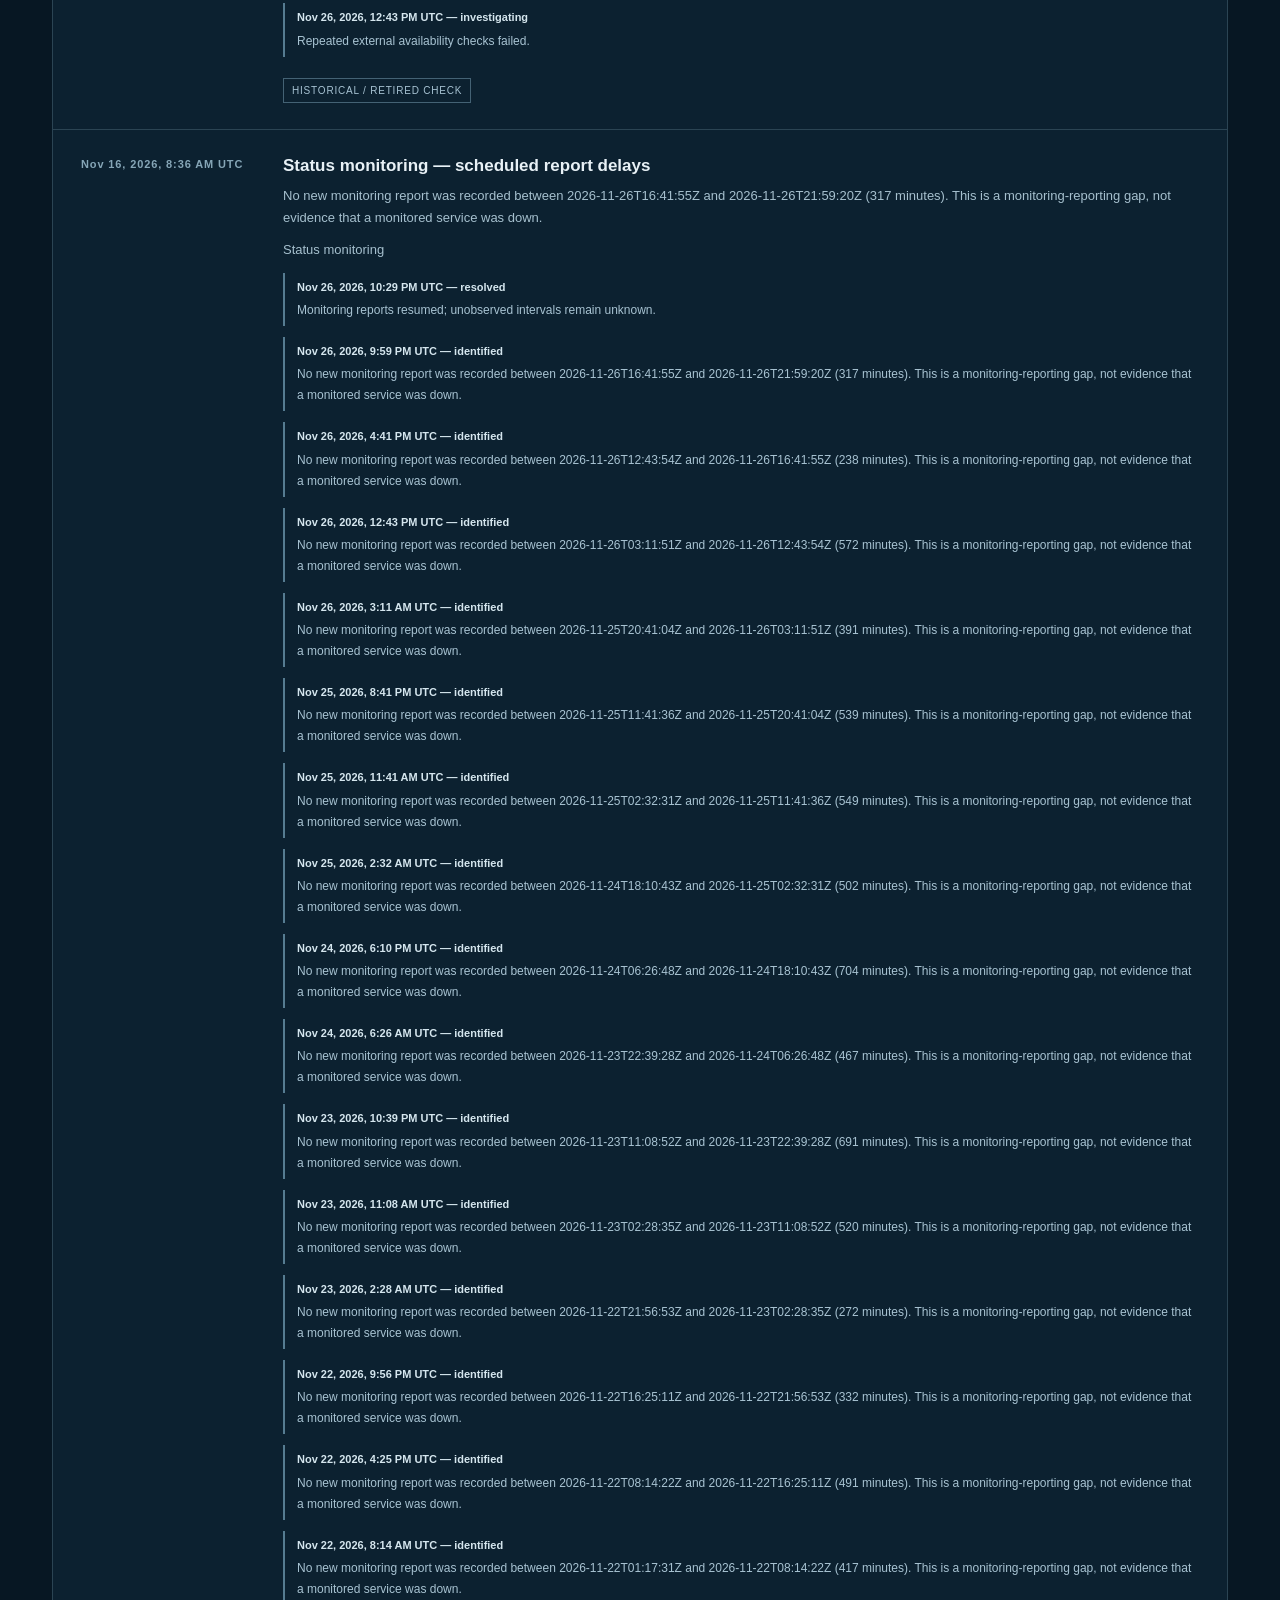
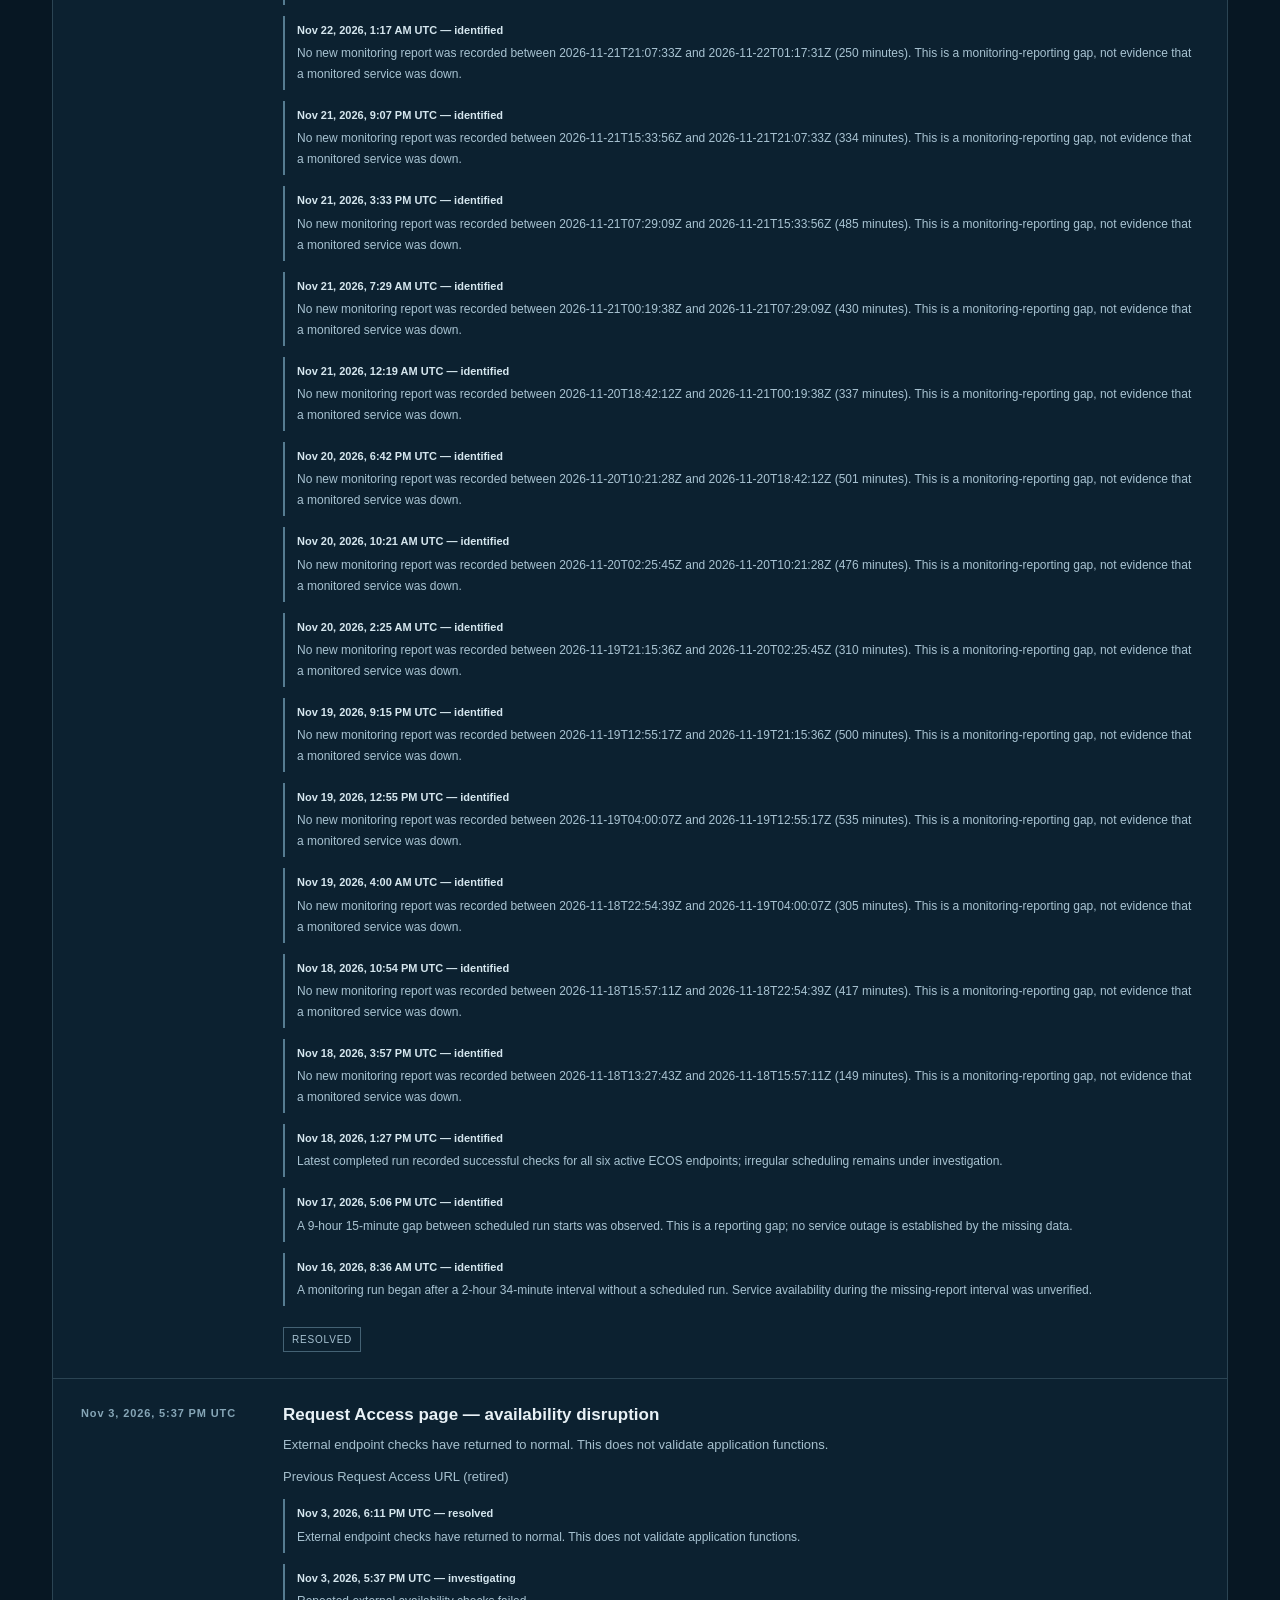
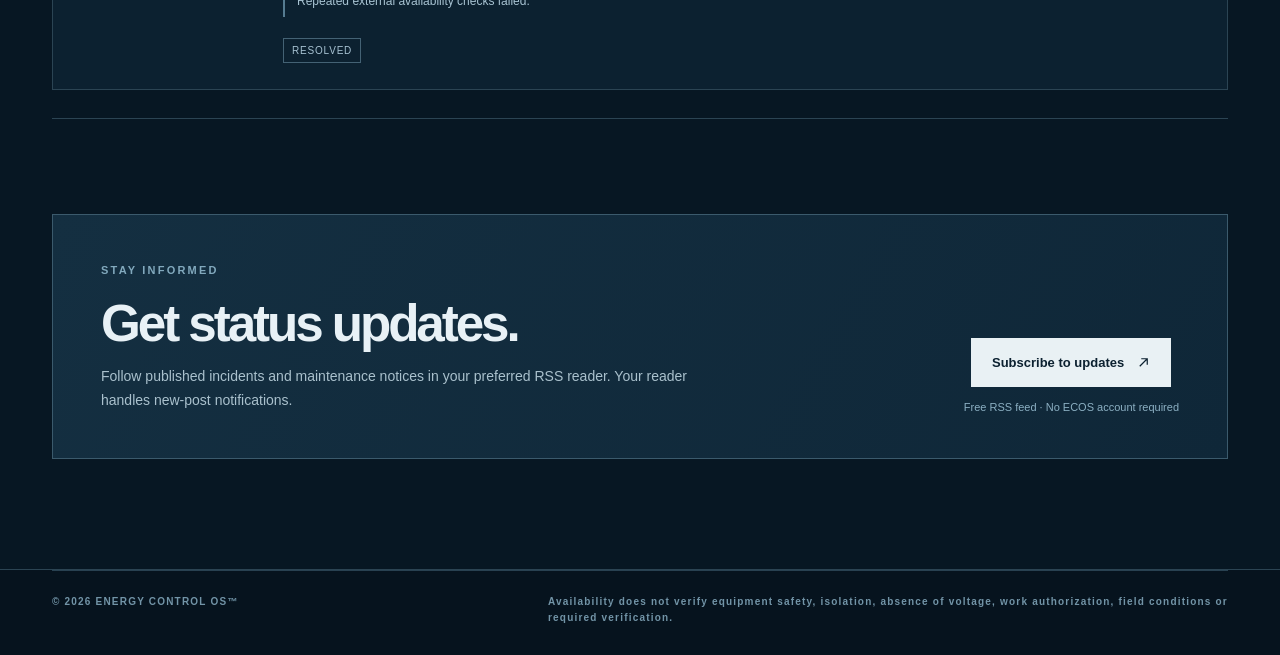
==== commit 2056603c: "fix: publish versioned service report on independent Pages mirror" ====
--- a/site/index.html
+++ b/site/index.html
@@ -7,9 +7,9 @@
 <meta name="description" content="Energy Control OS service status, uptime monitoring, incident updates and planned maintenance.">
 <title>System Status | Energy Control OS</title>
 <link rel="icon" href="./favicon.svg" type="image/svg+xml">
-<link rel="stylesheet" href="./styles.css?v=iri001-20261126">
+<link rel="stylesheet" href="./styles.css?v=iri001-20261126b">
 <link rel="alternate" type="application/rss+xml" title="ECOS Status Updates" href="https://nullicide.github.io/ecos-status/feed.xml">
-<script src="./app.js?v=iri001-20261126" defer></script>
+<script src="./app.js?v=iri001-20261126b" defer></script>
 </head>
 <body>
 <a class="skip" href="#main">Skip to status</a>
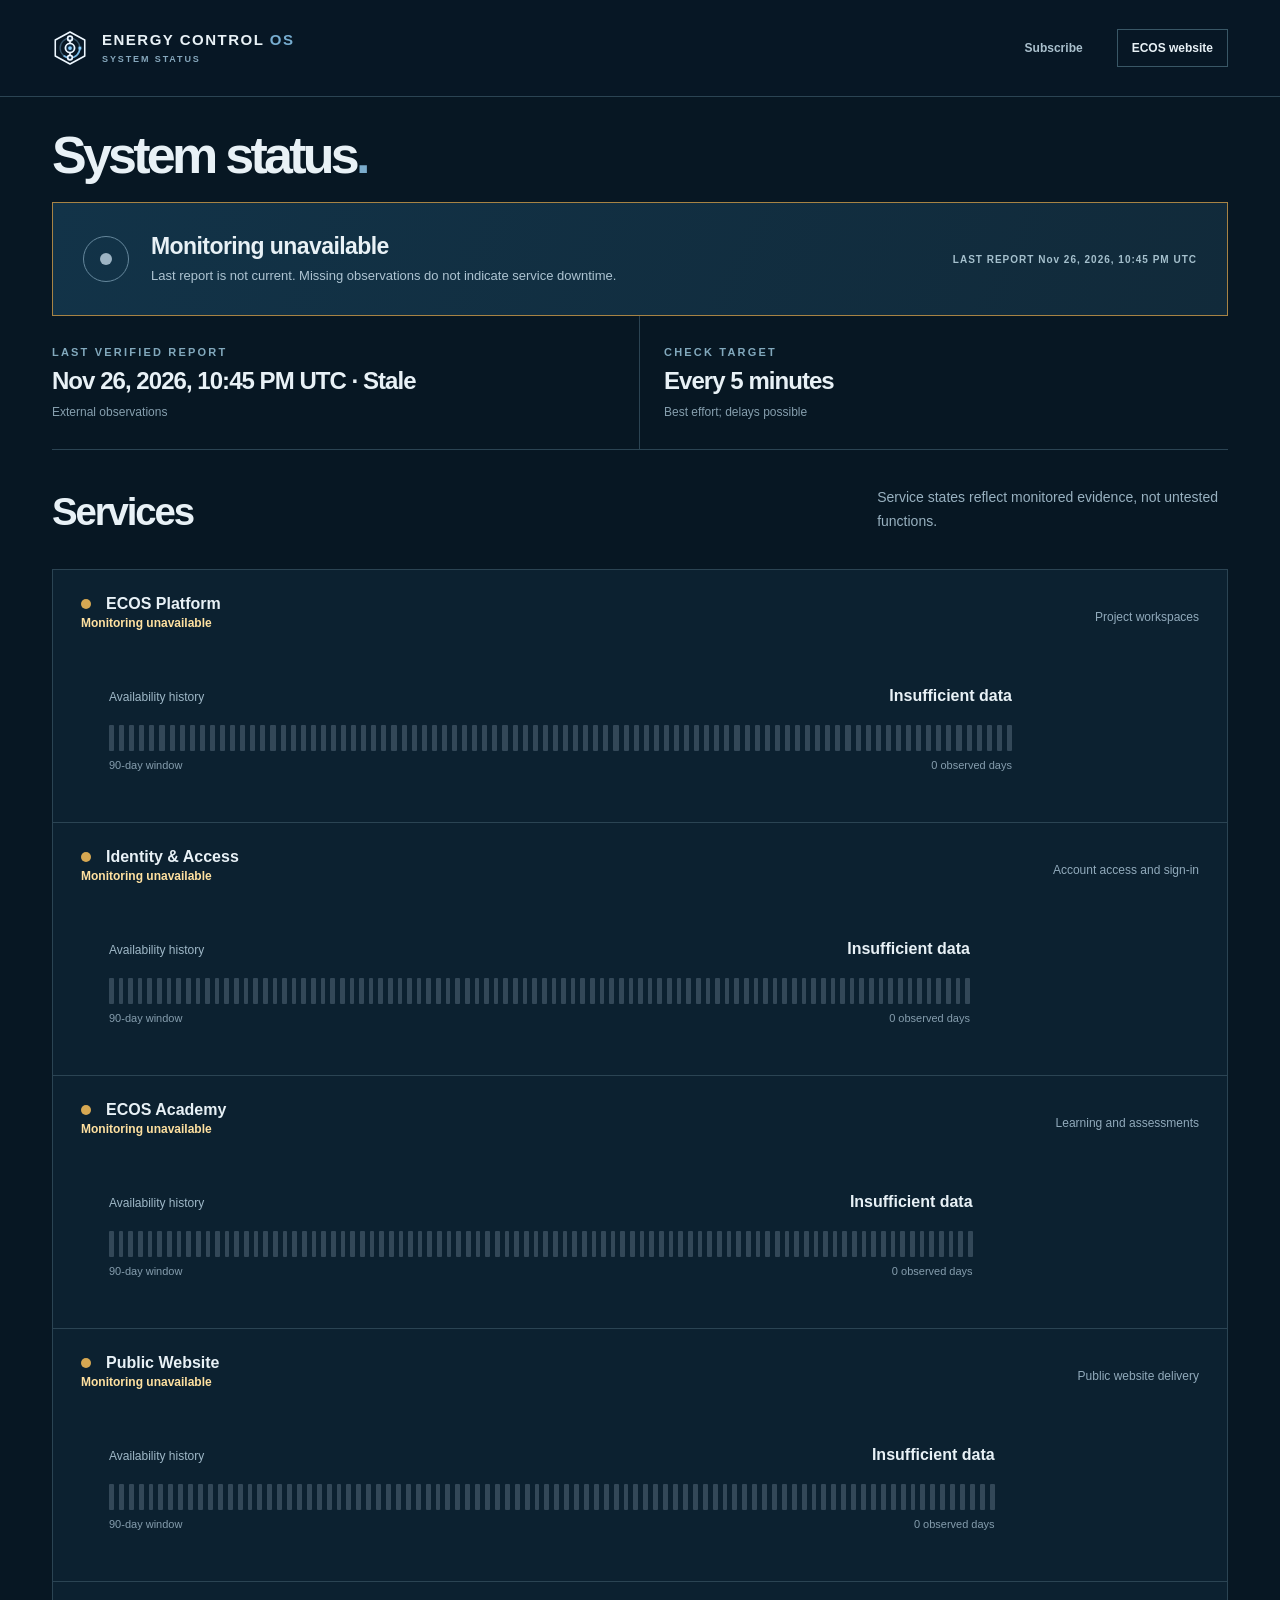
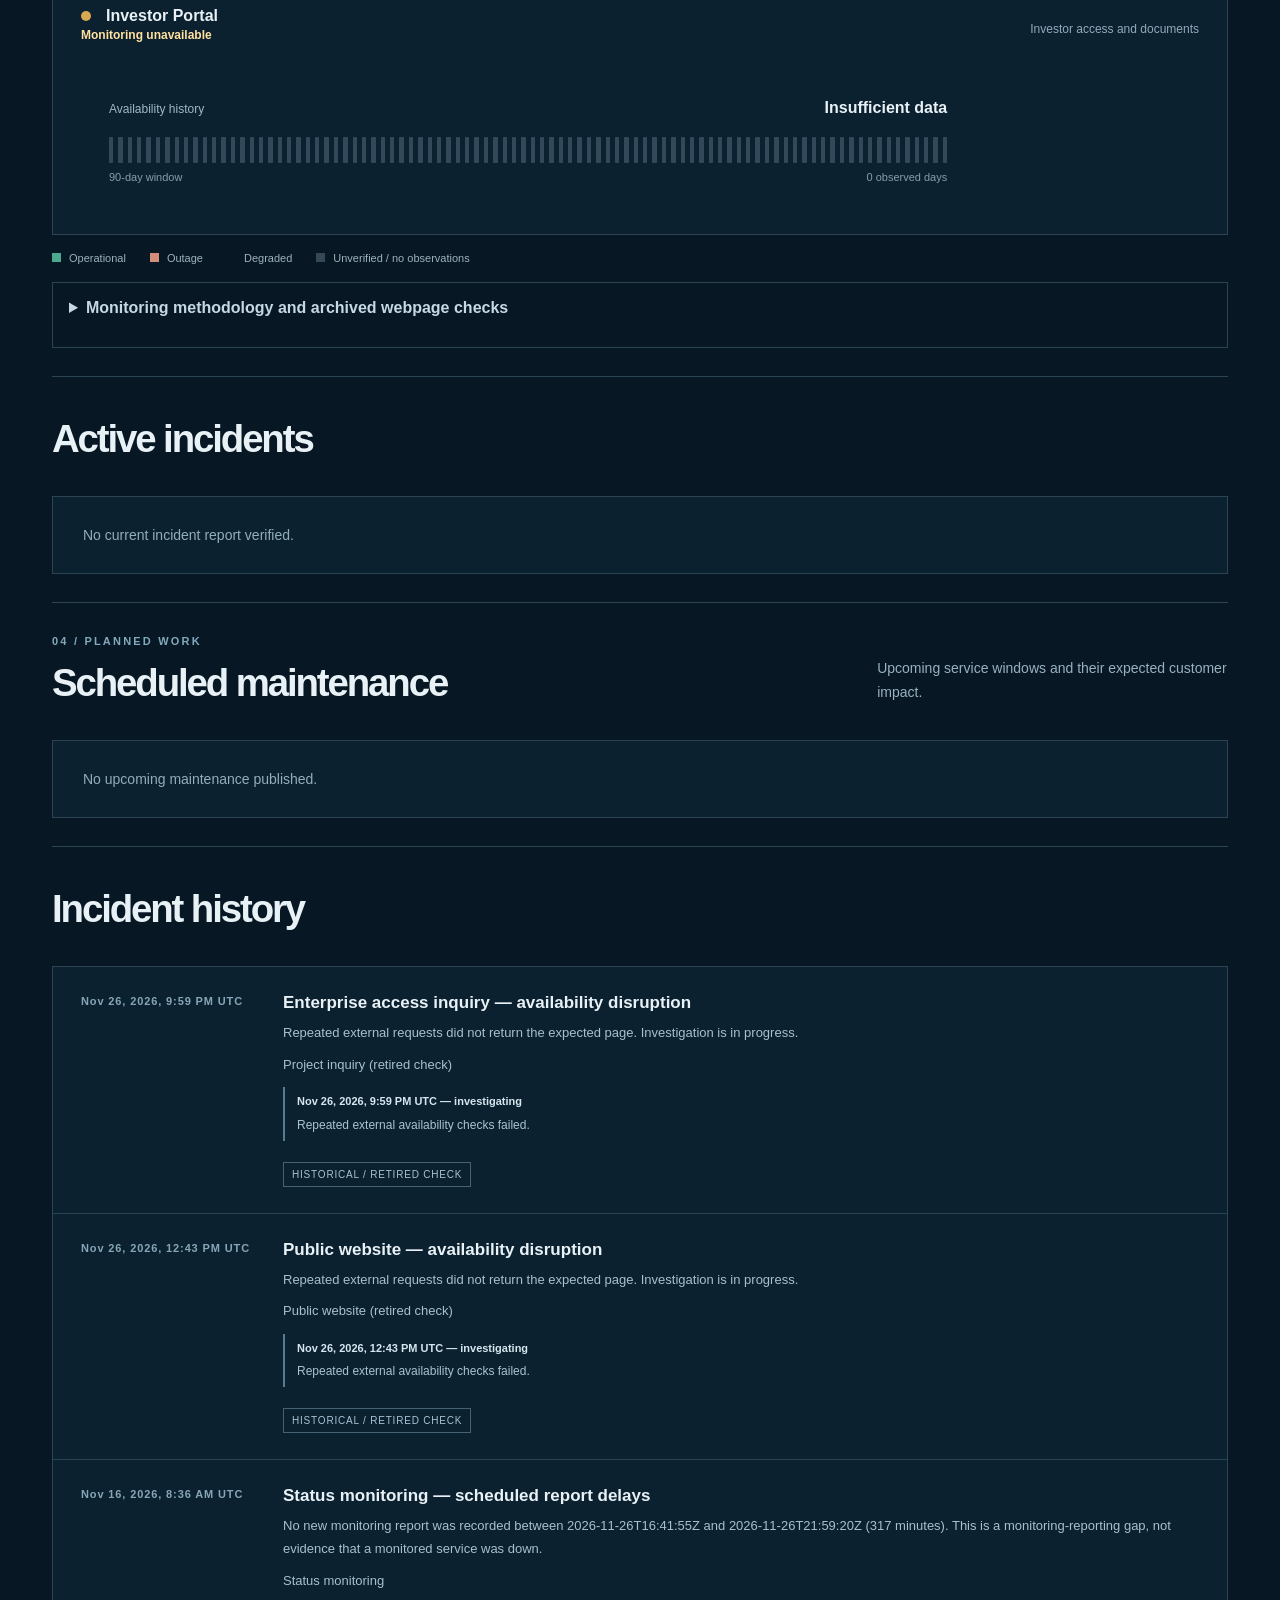
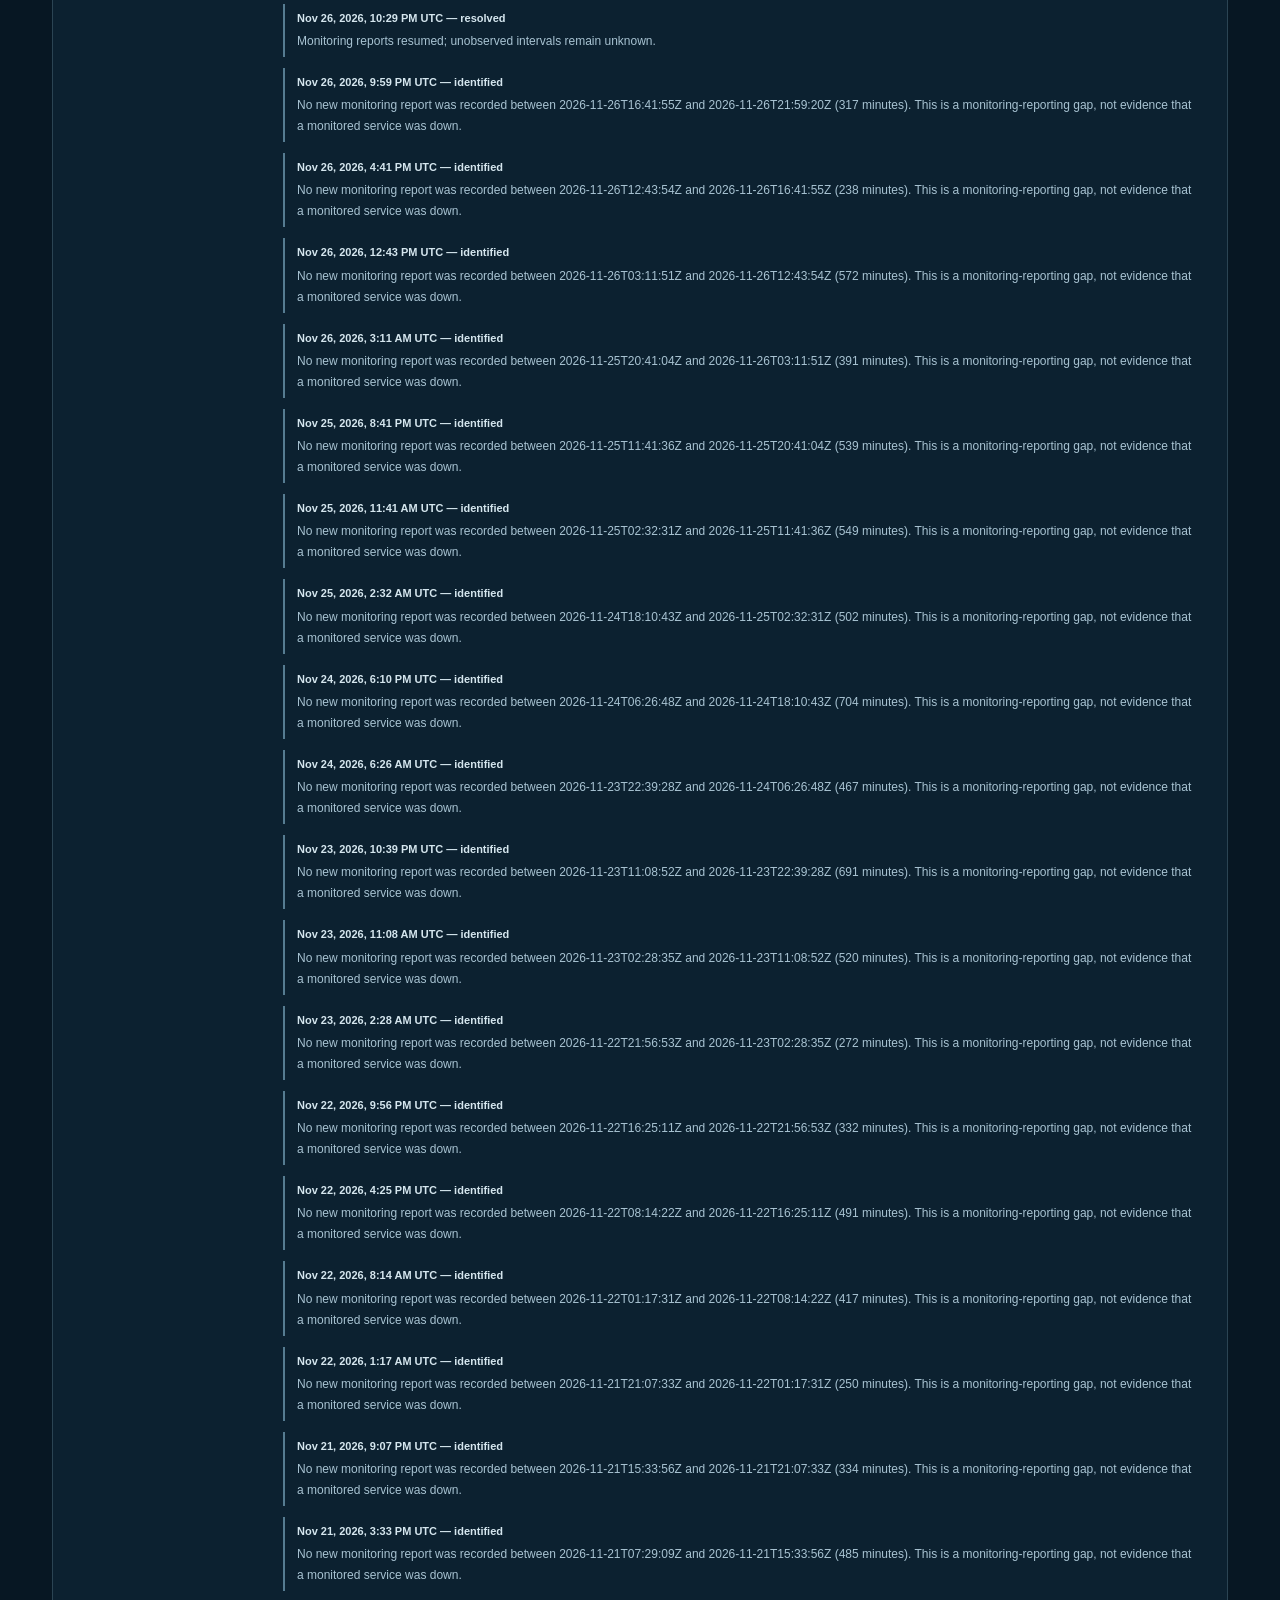
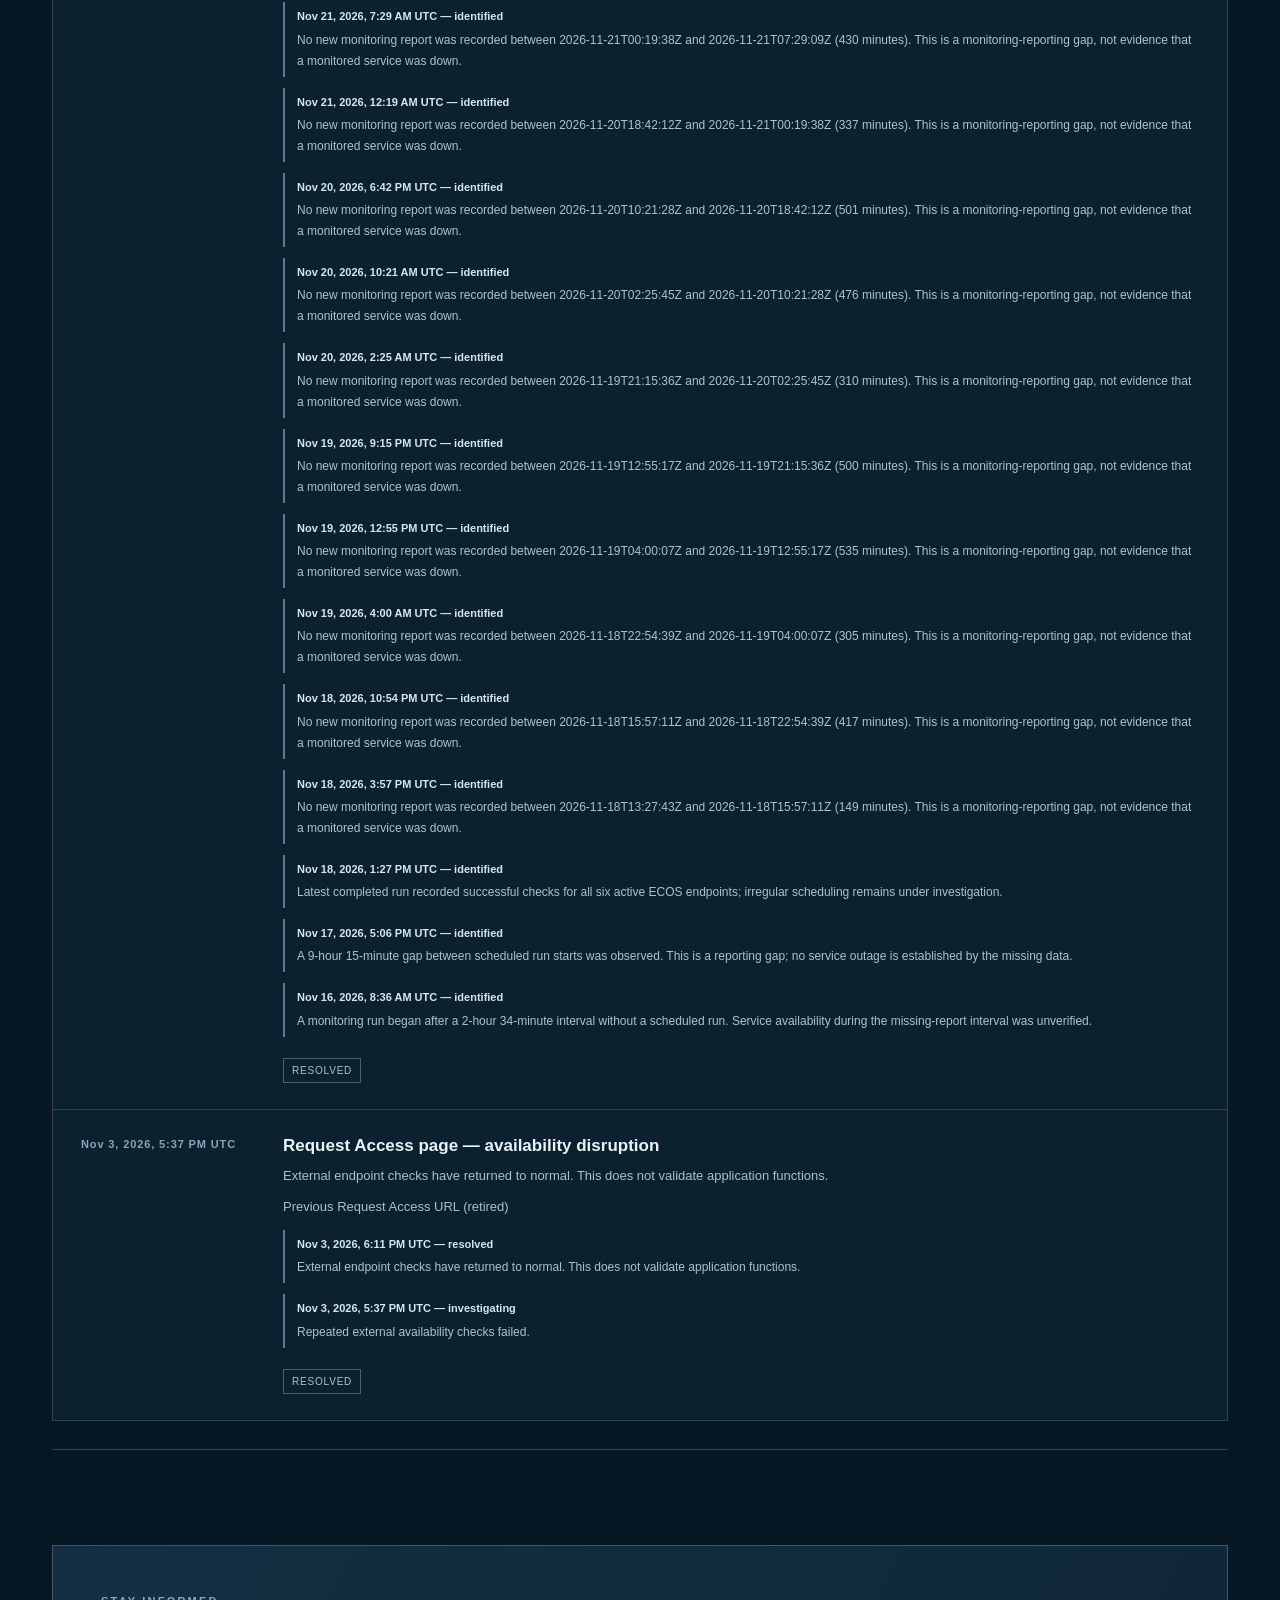
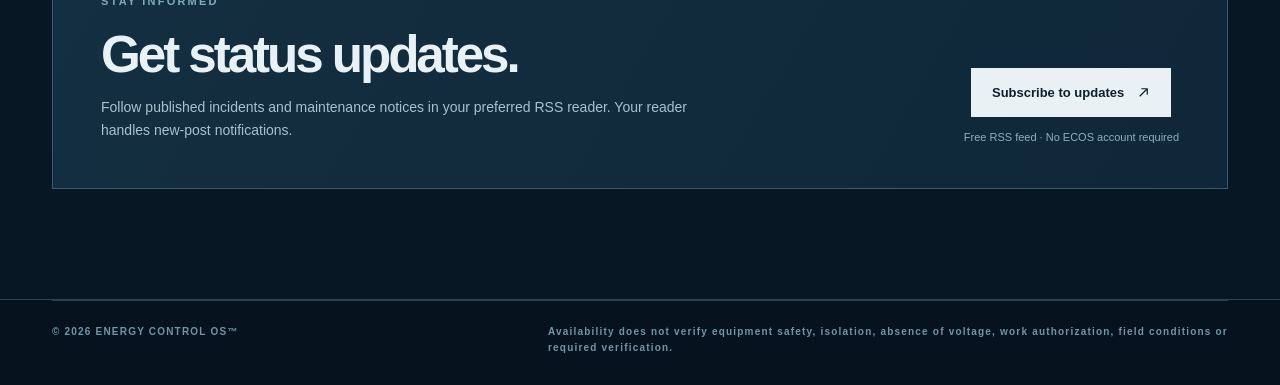
==== commit 96e200bf: "IRI-001: align service history and status — site/index.html" ====
--- a/site/index.html
+++ b/site/index.html
@@ -7,9 +7,9 @@
 <meta name="description" content="Energy Control OS service status, uptime monitoring, incident updates and planned maintenance.">
 <title>System Status | Energy Control OS</title>
 <link rel="icon" href="./favicon.svg" type="image/svg+xml">
-<link rel="stylesheet" href="./styles.css?v=iri001-20261126b">
+<link rel="stylesheet" href="./styles.css?v=iri001-20261126c">
 <link rel="alternate" type="application/rss+xml" title="ECOS Status Updates" href="https://nullicide.github.io/ecos-status/feed.xml">
-<script src="./app.js?v=iri001-20261126b" defer></script>
+<script src="./app.js?v=iri001-20261126c" defer></script>
 </head>
 <body>
 <a class="skip" href="#main">Skip to status</a>
@@ -32,8 +32,7 @@
 <section class="intro shell"><h1>System status<span>.</span></h1></section>
 <div class="shell"><noscript><p class="loading-item">Live status requires JavaScript. You can still read the <a href="https://nullicide.github.io/ecos-status/feed.xml">published incident feed</a>. No current health is confirmed on this page without a monitoring report.</p></noscript><section class="global-status" id="globalStatus" aria-live="polite" data-state="unknown"><span class="signal" aria-hidden="true"><i></i></span><div class="global-copy"><strong id="globalTitle">Checking monitoring reports</strong><p id="globalDetail">Retrieving the latest published observations.</p></div><span class="global-timestamp" id="globalTime">LOADING REPORT</span></section>
 <div class="intro-metrics"><div><span class="metric-label">LAST VERIFIED REPORT</span><strong id="lastChecked">Not available</strong><small>External observations</small></div><div><span class="metric-label">CHECK TARGET</span><strong>Every 5 minutes</strong><small>Best effort; delays possible</small></div></div>
-<section class="section" id="components"><div class="section-heading"><div><h2>Services</h2></div><p>Service states reflect monitored evidence, not untested functions.</p></div><div id="componentList" class="component-list" aria-live="polite"><div class="loading-item">Loading service checks.</div></div></section>
-<section class="section" id="history"><div class="section-heading"><div><h2>Availability history</h2></div><p>Observed required-check sets, not continuous uptime. New service histories start at the transition; missing observations are excluded.</p></div><div id="historyList" class="history-list"><div class="loading-item">Loading observations.</div></div><div class="history-legend"><span><i class="key okay"></i>Passed sets</span><span><i class="key failing"></i>Failed sets</span><span><i class="key missing"></i>No observations</span></div><details class="methodology"><summary>Monitoring methodology and archived webpage checks</summary><p>HTTPS response contracts verify public delivery or anonymous access boundaries; no production records are modified. Authenticated sessions, workspace transactions, email delivery, backups and private document retrieval are not yet verified. Optional checks do not determine public service availability.</p><div id="probeDetails"></div><div id="retiredHistory"></div></details></section>
+<section class="section" id="components"><div class="section-heading"><div><h2>Services</h2></div><p>Service states reflect monitored evidence, not untested functions.</p></div><div id="componentList" class="component-list" aria-live="polite"><div class="loading-item">Loading service checks.</div></div><div id="history" class="history-legend"><span><i class="key okay"></i>Operational</span><span><i class="key failing"></i>Outage</span><span><i class="key degraded-key"></i>Degraded</span><span><i class="key missing"></i>Unverified / no observations</span></div><details class="methodology"><summary>Monitoring methodology and archived webpage checks</summary><p>HTTPS response contracts verify public delivery or anonymous access boundaries; no production records are modified. Authenticated sessions, workspace transactions, email delivery, backups and private document retrieval are not yet verified. Optional checks do not determine public service availability. History counts verified service-state samples, not continuous uptime. Earlier check-set counts are retained but not treated as verified service history.</p><div id="probeDetails"></div><div id="retiredHistory"></div></details></section>
 <section class="section" id="incidents"><div class="section-heading"><div><h2>Active incidents</h2></div></div><div id="activeIncidents" class="timeline-list"><div class="loading-item">Loading reports.</div></div></section>
 <section class="section" id="maintenance"><div class="section-heading"><div><span class="section-num">04 / PLANNED WORK</span><h2>Scheduled maintenance</h2></div><p>Upcoming service windows and their expected customer impact.</p></div><div id="maintenanceList" class="timeline-list"><div class="loading-item">Loading maintenance notices.</div></div></section>
 <section class="section" id="incident-history"><div class="section-heading"><div><h2>Incident history</h2></div></div><div id="incidentList" class="timeline-list"></div></section><section class="subscribe" id="subscribe"><div><span class="section-num">STAY INFORMED</span><h2>Get status updates.</h2><p>Follow published incidents and maintenance notices in your preferred RSS reader. Your reader handles new-post notifications.</p></div><div class="subscribe-actions"><a class="btn" id="openSubscribe" href="https://nullicide.github.io/ecos-status/feed.xml" aria-haspopup="dialog" aria-controls="subscribeDialog">Subscribe to updates <svg viewBox="0 0 20 20" aria-hidden="true"><path d="M5 15 15 5M7 5h8v8"/></svg></a><span>Free RSS feed · No ECOS account required</span></div></section>
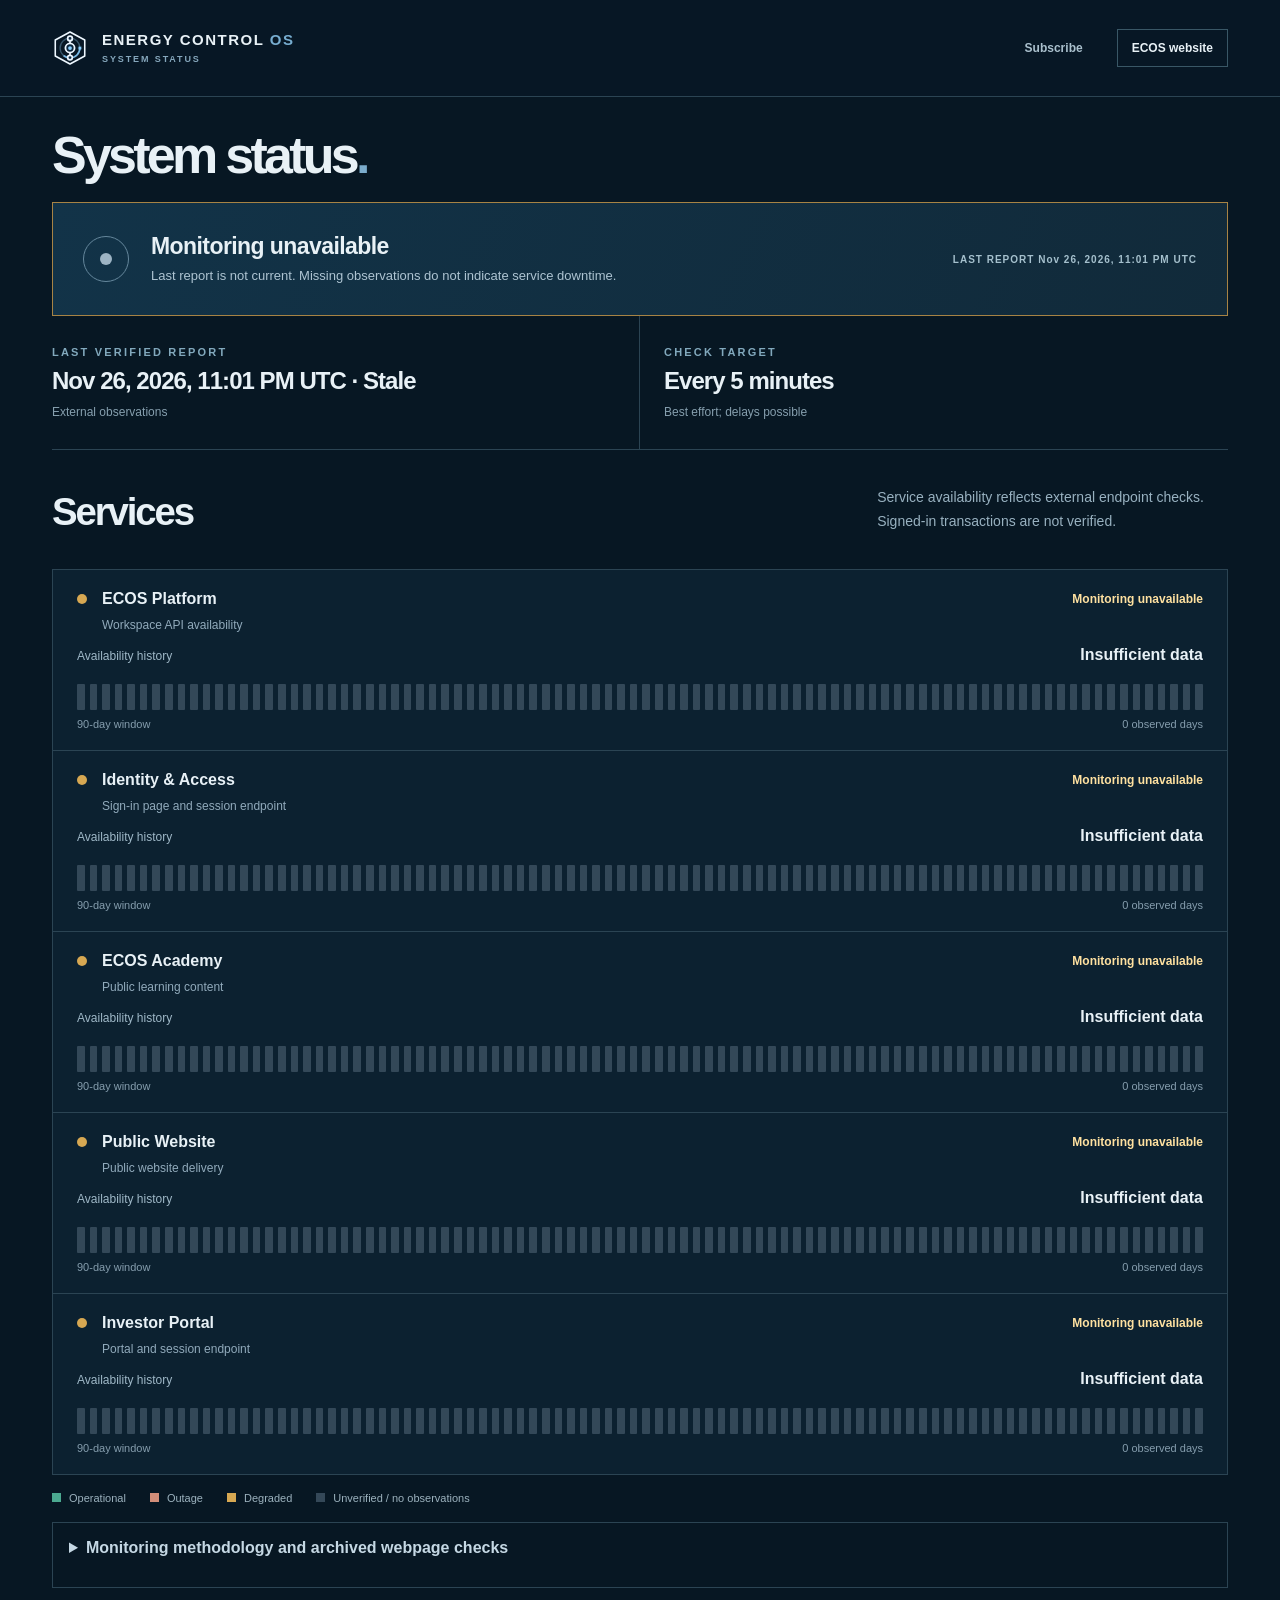
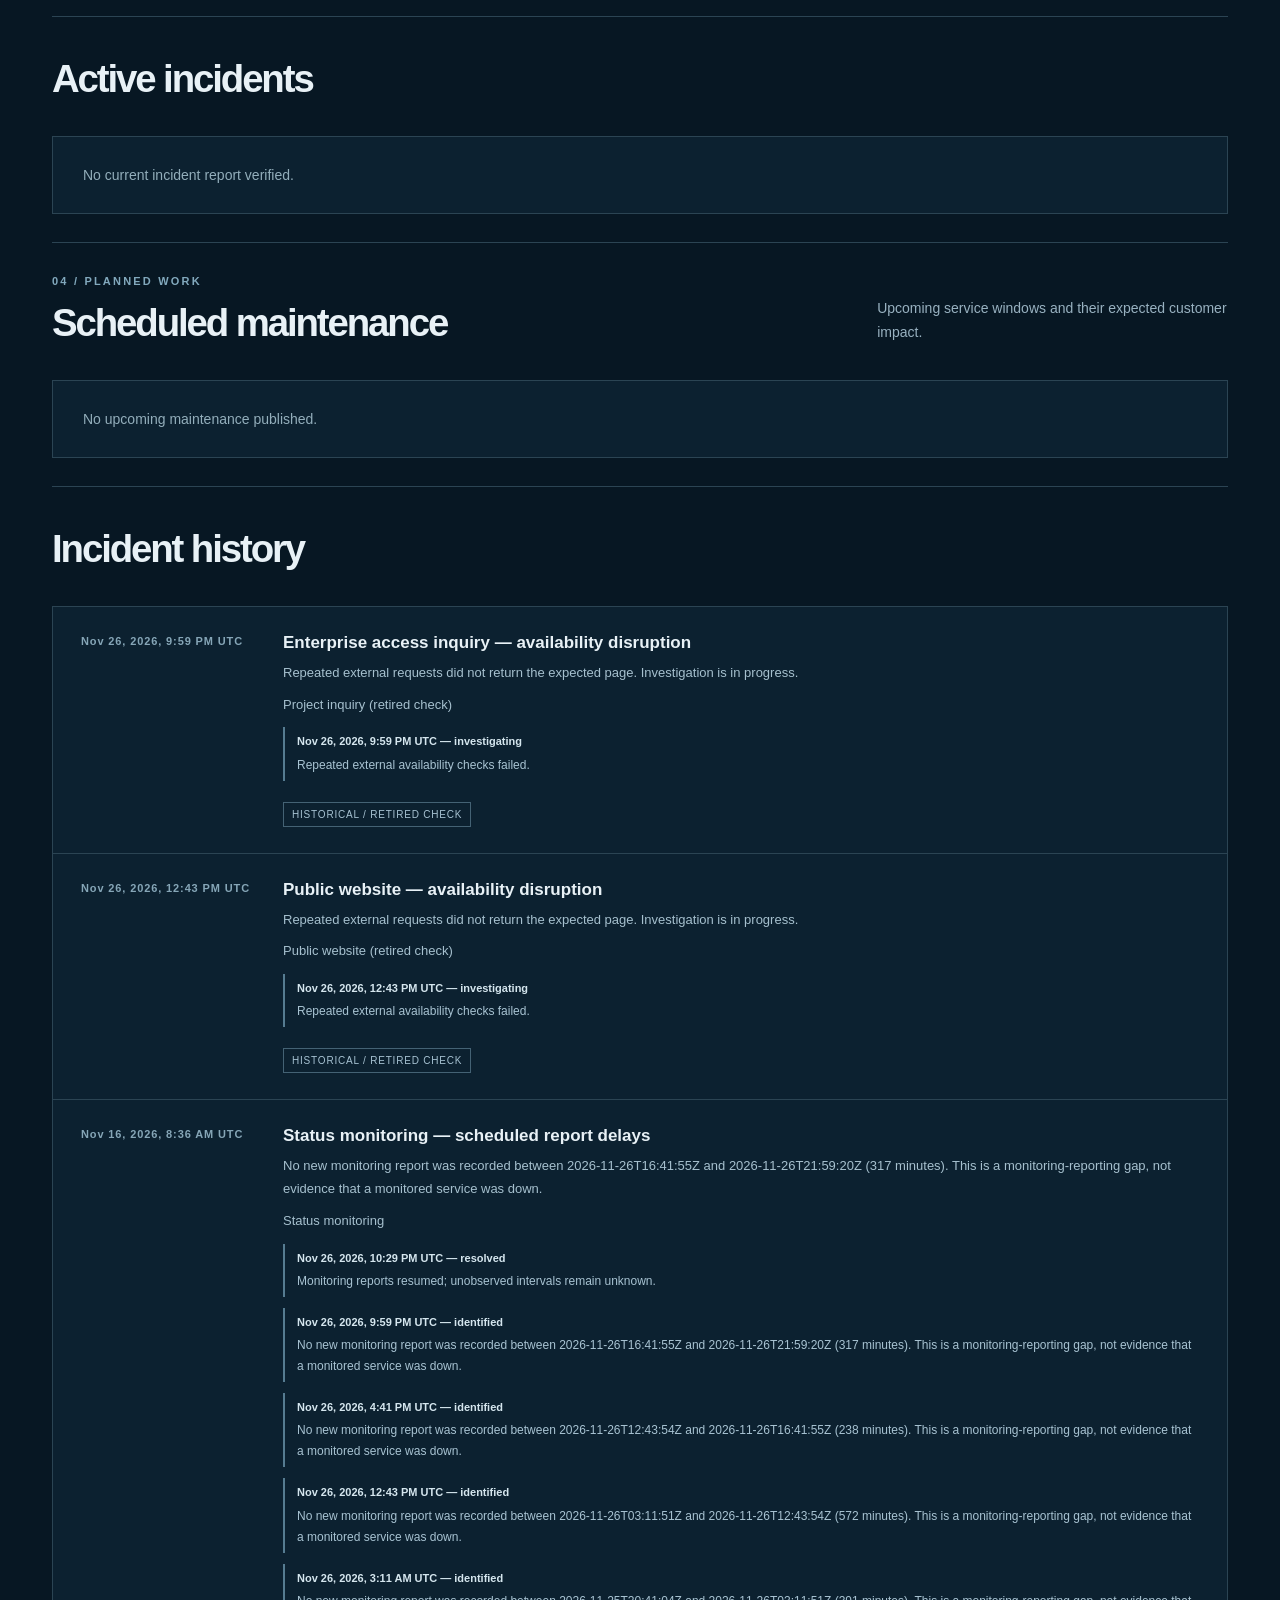
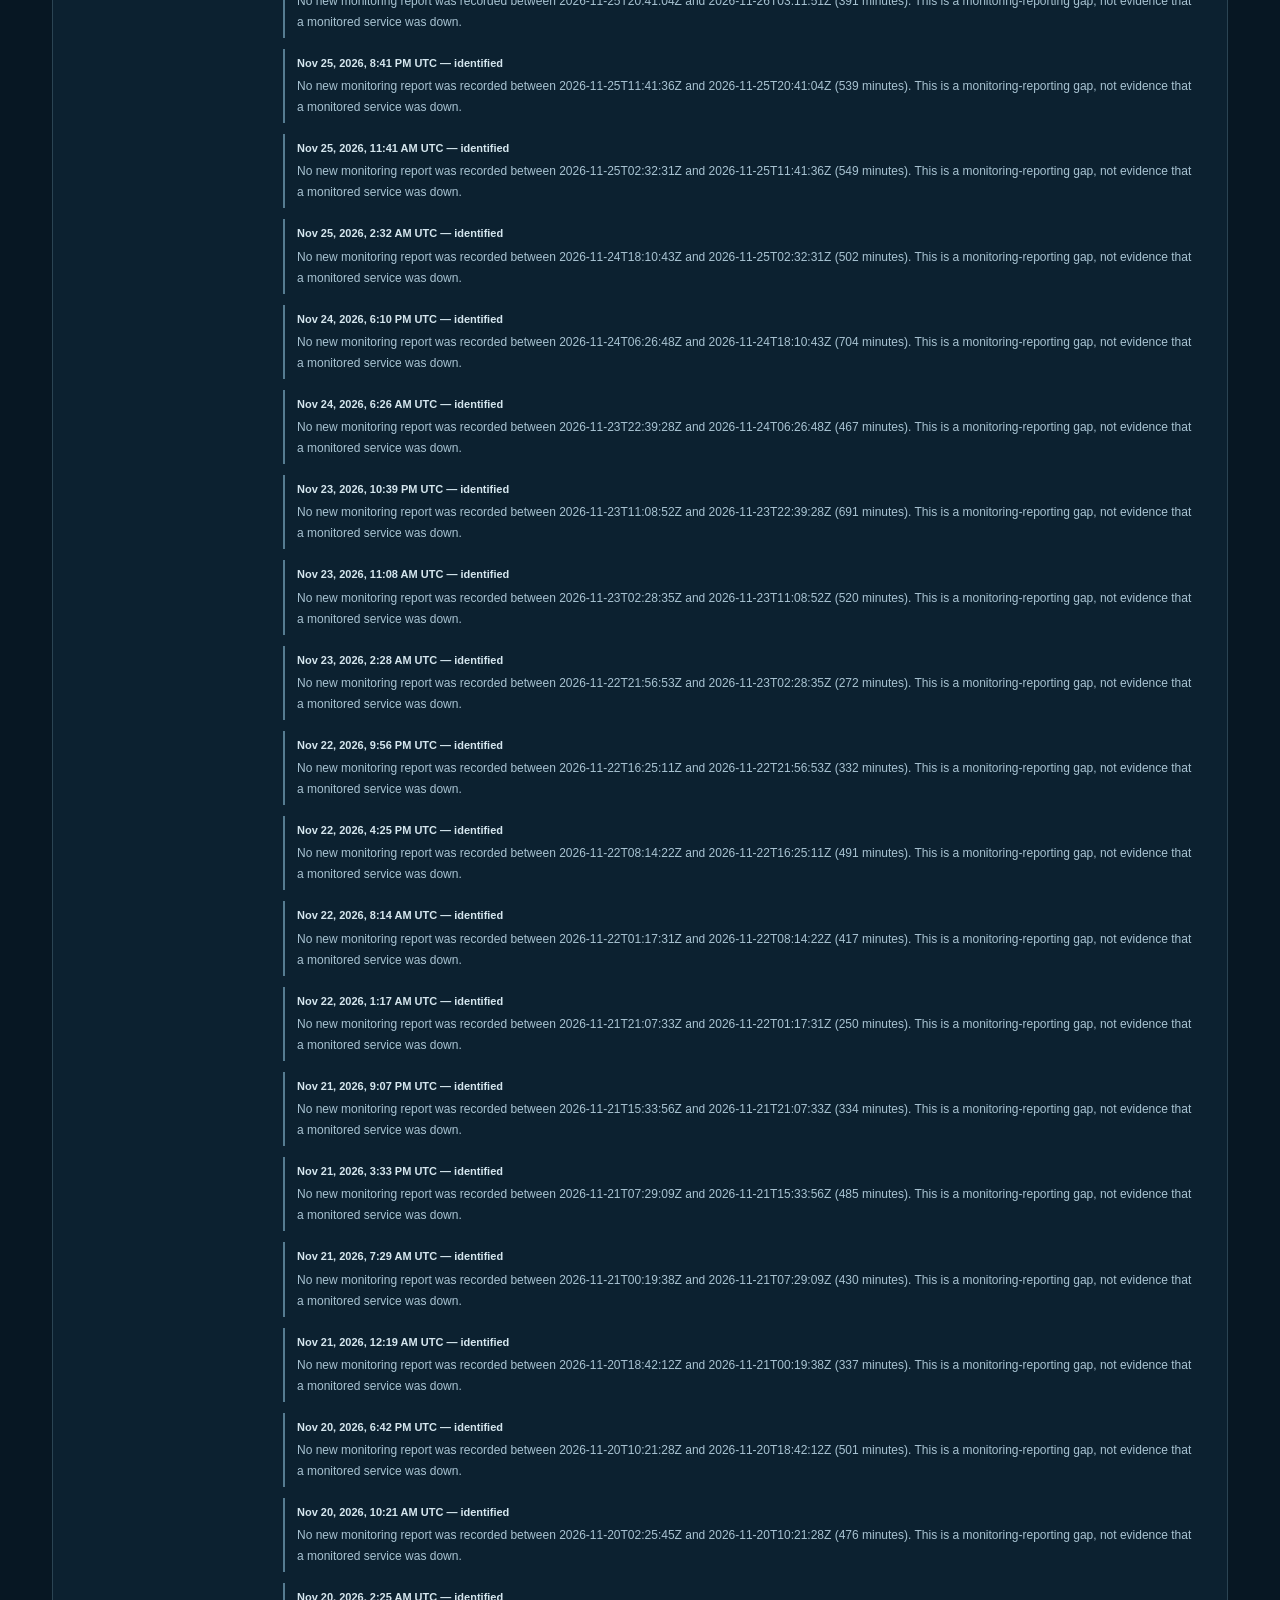
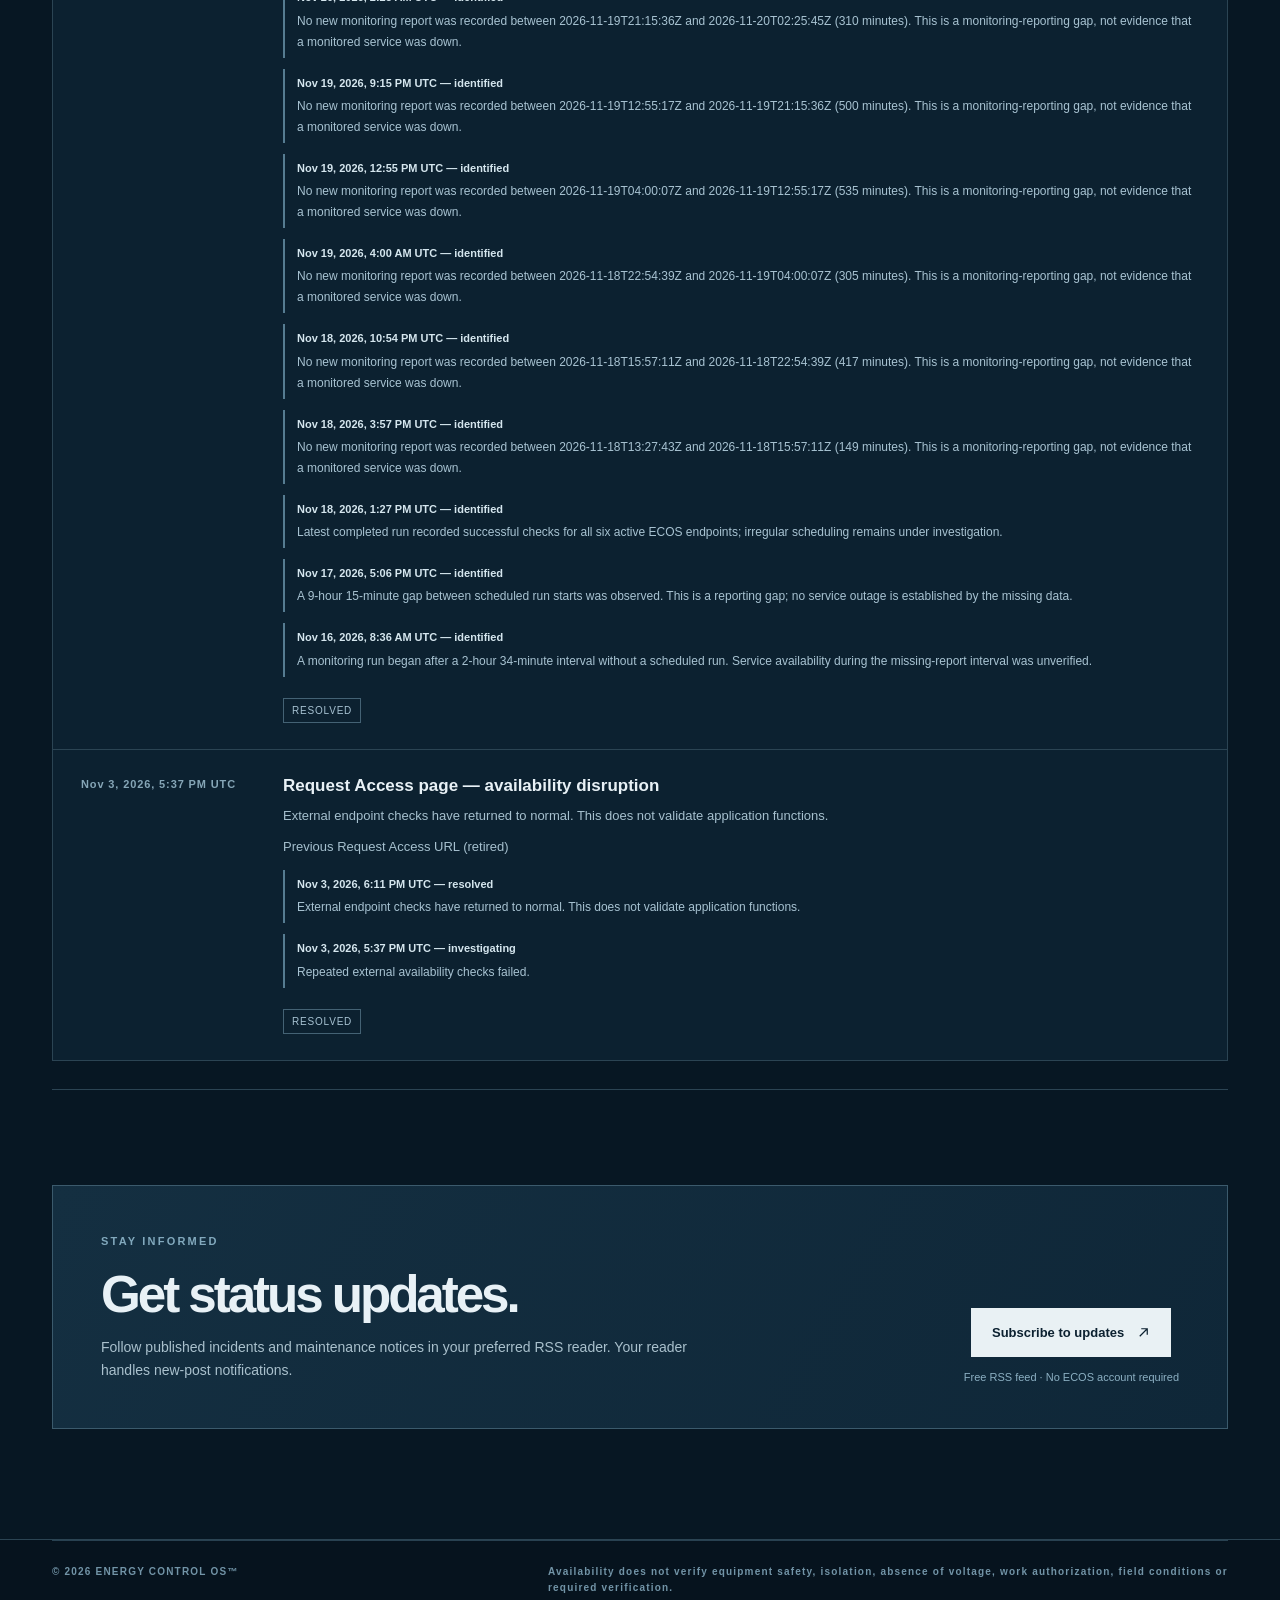
==== commit 39b6a3ec: "Scope availability to observed endpoints: site/index.html" ====
--- a/site/index.html
+++ b/site/index.html
@@ -7,9 +7,9 @@
 <meta name="description" content="Energy Control OS service status, uptime monitoring, incident updates and planned maintenance.">
 <title>System Status | Energy Control OS</title>
 <link rel="icon" href="./favicon.svg" type="image/svg+xml">
-<link rel="stylesheet" href="./styles.css?v=iri001-20261126c">
+<link rel="stylesheet" href="./styles.css?v=iri001-20261126d">
 <link rel="alternate" type="application/rss+xml" title="ECOS Status Updates" href="https://nullicide.github.io/ecos-status/feed.xml">
-<script src="./app.js?v=iri001-20261126c" defer></script>
+<script src="./app.js?v=iri001-20261126d" defer></script>
 </head>
 <body>
 <a class="skip" href="#main">Skip to status</a>
@@ -32,7 +32,7 @@
 <section class="intro shell"><h1>System status<span>.</span></h1></section>
 <div class="shell"><noscript><p class="loading-item">Live status requires JavaScript. You can still read the <a href="https://nullicide.github.io/ecos-status/feed.xml">published incident feed</a>. No current health is confirmed on this page without a monitoring report.</p></noscript><section class="global-status" id="globalStatus" aria-live="polite" data-state="unknown"><span class="signal" aria-hidden="true"><i></i></span><div class="global-copy"><strong id="globalTitle">Checking monitoring reports</strong><p id="globalDetail">Retrieving the latest published observations.</p></div><span class="global-timestamp" id="globalTime">LOADING REPORT</span></section>
 <div class="intro-metrics"><div><span class="metric-label">LAST VERIFIED REPORT</span><strong id="lastChecked">Not available</strong><small>External observations</small></div><div><span class="metric-label">CHECK TARGET</span><strong>Every 5 minutes</strong><small>Best effort; delays possible</small></div></div>
-<section class="section" id="components"><div class="section-heading"><div><h2>Services</h2></div><p>Service states reflect monitored evidence, not untested functions.</p></div><div id="componentList" class="component-list" aria-live="polite"><div class="loading-item">Loading service checks.</div></div><div id="history" class="history-legend"><span><i class="key okay"></i>Operational</span><span><i class="key failing"></i>Outage</span><span><i class="key degraded-key"></i>Degraded</span><span><i class="key missing"></i>Unverified / no observations</span></div><details class="methodology"><summary>Monitoring methodology and archived webpage checks</summary><p>HTTPS response contracts verify public delivery or anonymous access boundaries; no production records are modified. Authenticated sessions, workspace transactions, email delivery, backups and private document retrieval are not yet verified. Optional checks do not determine public service availability. History counts verified service-state samples, not continuous uptime. Earlier check-set counts are retained but not treated as verified service history.</p><div id="probeDetails"></div><div id="retiredHistory"></div></details></section>
+<section class="section" id="components"><div class="section-heading"><div><h2>Services</h2></div><p>Service availability reflects external endpoint checks. Signed-in transactions are not verified.</p></div><div id="componentList" class="component-list" aria-live="polite"><div class="loading-item">Loading service checks.</div></div><div id="history" class="history-legend"><span><i class="key okay"></i>Operational</span><span><i class="key failing"></i>Outage</span><span><i class="key degraded-key"></i>Degraded</span><span><i class="key missing"></i>Unverified / no observations</span></div><details class="methodology"><summary>Monitoring methodology and archived webpage checks</summary><p>HTTPS response contracts verify public delivery or anonymous access boundaries; no production records are modified. Authenticated sessions, workspace transactions, email delivery, backups and private document retrieval are not yet verified. Optional checks do not determine public service availability. History counts scoped endpoint availability samples, not continuous uptime. Earlier check-set counts are retained but not treated as verified service history.</p><div id="probeDetails"></div><div id="retiredHistory"></div></details></section>
 <section class="section" id="incidents"><div class="section-heading"><div><h2>Active incidents</h2></div></div><div id="activeIncidents" class="timeline-list"><div class="loading-item">Loading reports.</div></div></section>
 <section class="section" id="maintenance"><div class="section-heading"><div><span class="section-num">04 / PLANNED WORK</span><h2>Scheduled maintenance</h2></div><p>Upcoming service windows and their expected customer impact.</p></div><div id="maintenanceList" class="timeline-list"><div class="loading-item">Loading maintenance notices.</div></div></section>
 <section class="section" id="incident-history"><div class="section-heading"><div><h2>Incident history</h2></div></div><div id="incidentList" class="timeline-list"></div></section><section class="subscribe" id="subscribe"><div><span class="section-num">STAY INFORMED</span><h2>Get status updates.</h2><p>Follow published incidents and maintenance notices in your preferred RSS reader. Your reader handles new-post notifications.</p></div><div class="subscribe-actions"><a class="btn" id="openSubscribe" href="https://nullicide.github.io/ecos-status/feed.xml" aria-haspopup="dialog" aria-controls="subscribeDialog">Subscribe to updates <svg viewBox="0 0 20 20" aria-hidden="true"><path d="M5 15 15 5M7 5h8v8"/></svg></a><span>Free RSS feed · No ECOS account required</span></div></section>
--- a/site/styles.css
+++ b/site/styles.css
@@ -394,3 +394,6 @@
 .global-status[data-state=partial],.global-status[data-state=maintenance],.global-status[data-state=unavailable]{border-color:#a78344}
 .footer-lower{gap:16px;flex-wrap:wrap;line-height:1.6}.footer-lower span:last-child{max-width:680px}
 @media(max-width:680px){.site-header .nav-inner{flex-wrap:nowrap;gap:8px}.site-header .nav-links{flex:0 0 auto;width:auto;justify-content:flex-end}.site-header .nav-links a:not(.back-link){display:none}.intro-metrics{grid-template-columns:minmax(0,1fr)}.component{gap:12px}.component-title strong{overflow-wrap:anywhere}.state-label{max-width:100%;white-space:normal}}
+
+/* Unified service status and verified history */
+.component.service-card{display:block;padding:20px 24px}.service-heading{display:flex;justify-content:space-between;align-items:center;gap:12px}.service-card .history-row{padding:12px 0 0;border:0;background:none}.service-card .history-top{gap:8px;font-size:12px;flex-wrap:wrap}.service-metric{font-size:13px;color:var(--ink)}.service-card .history-foot{font-size:11px}.degraded-key{background:#d7a852!important}.service-card .day.partial{background:#d7a852}.service-card .day.bad{background:#d97878}@media(max-width:680px){.component.service-card{padding:16px}.service-heading{align-items:flex-start;flex-direction:column;gap:5px}.service-heading .state-label{margin-left:24px}.service-card p{margin:8px 0}.service-card .history-row{padding-inline:0}}
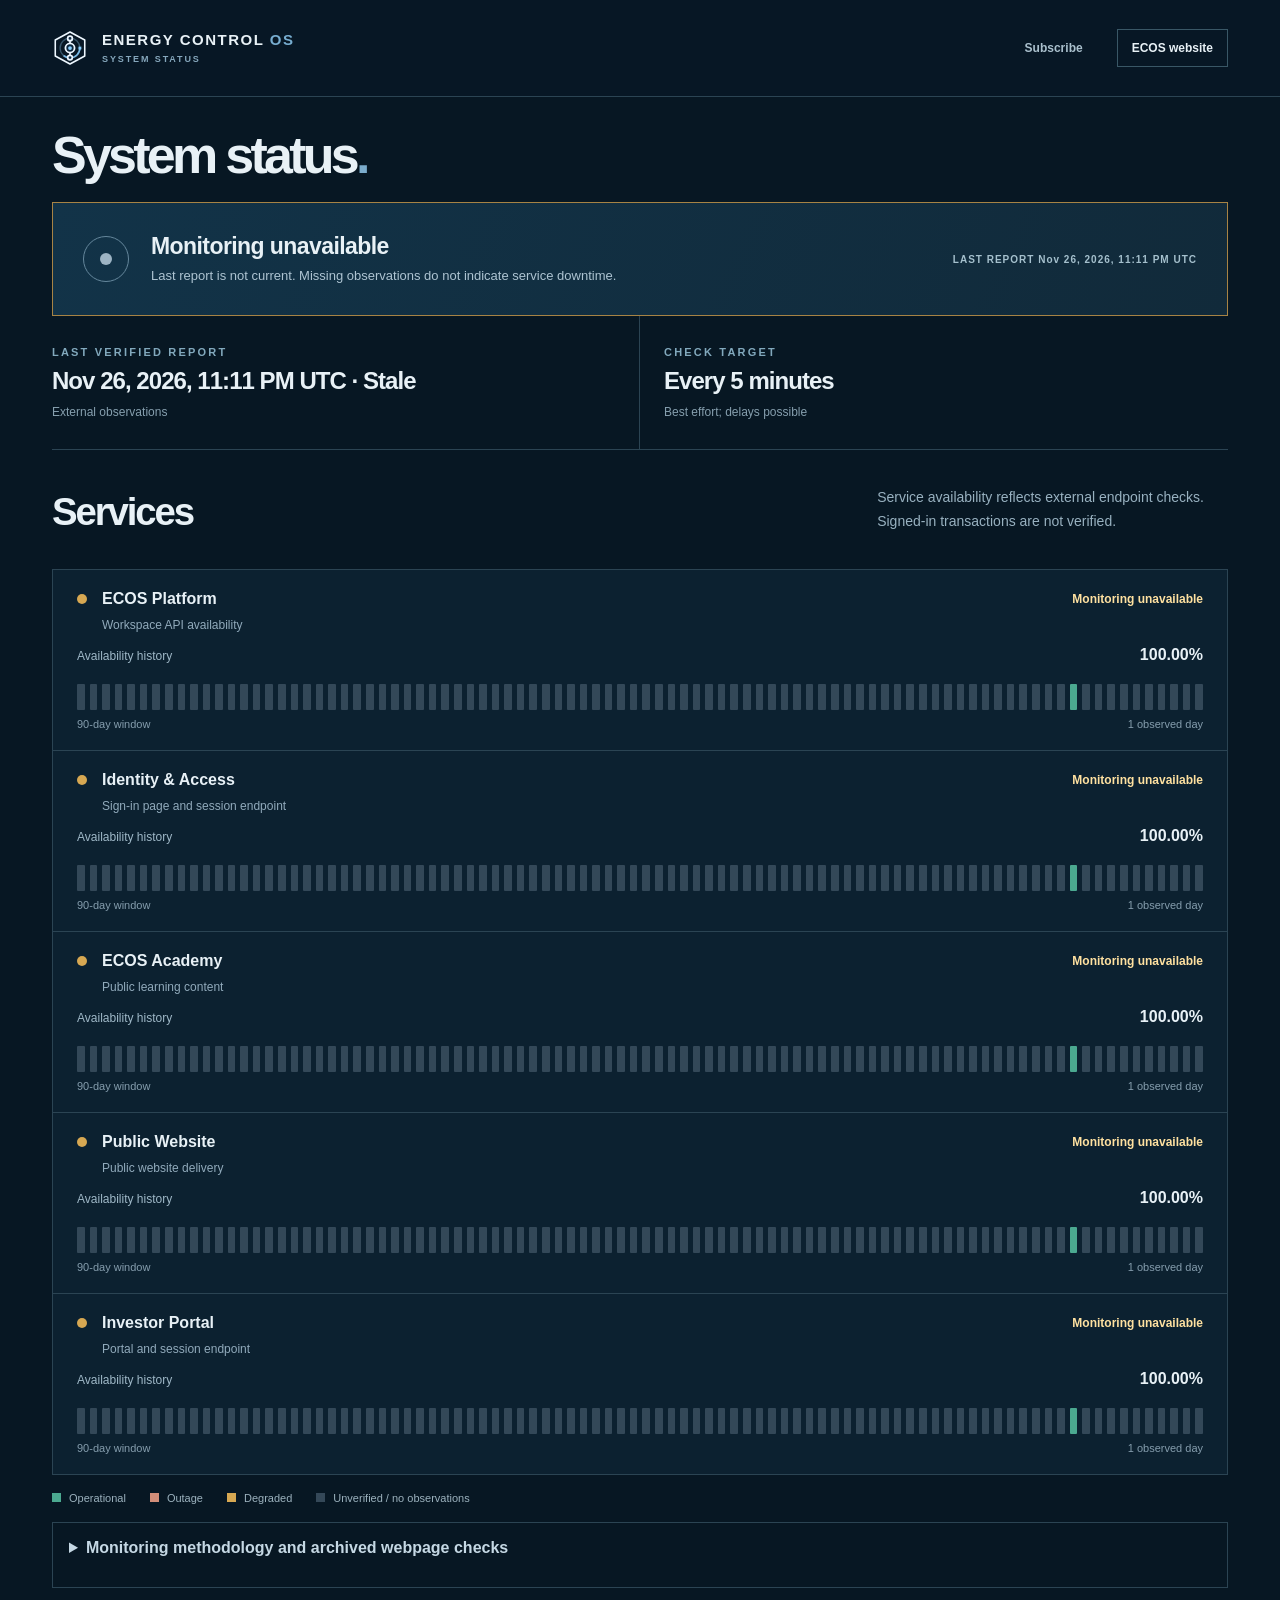
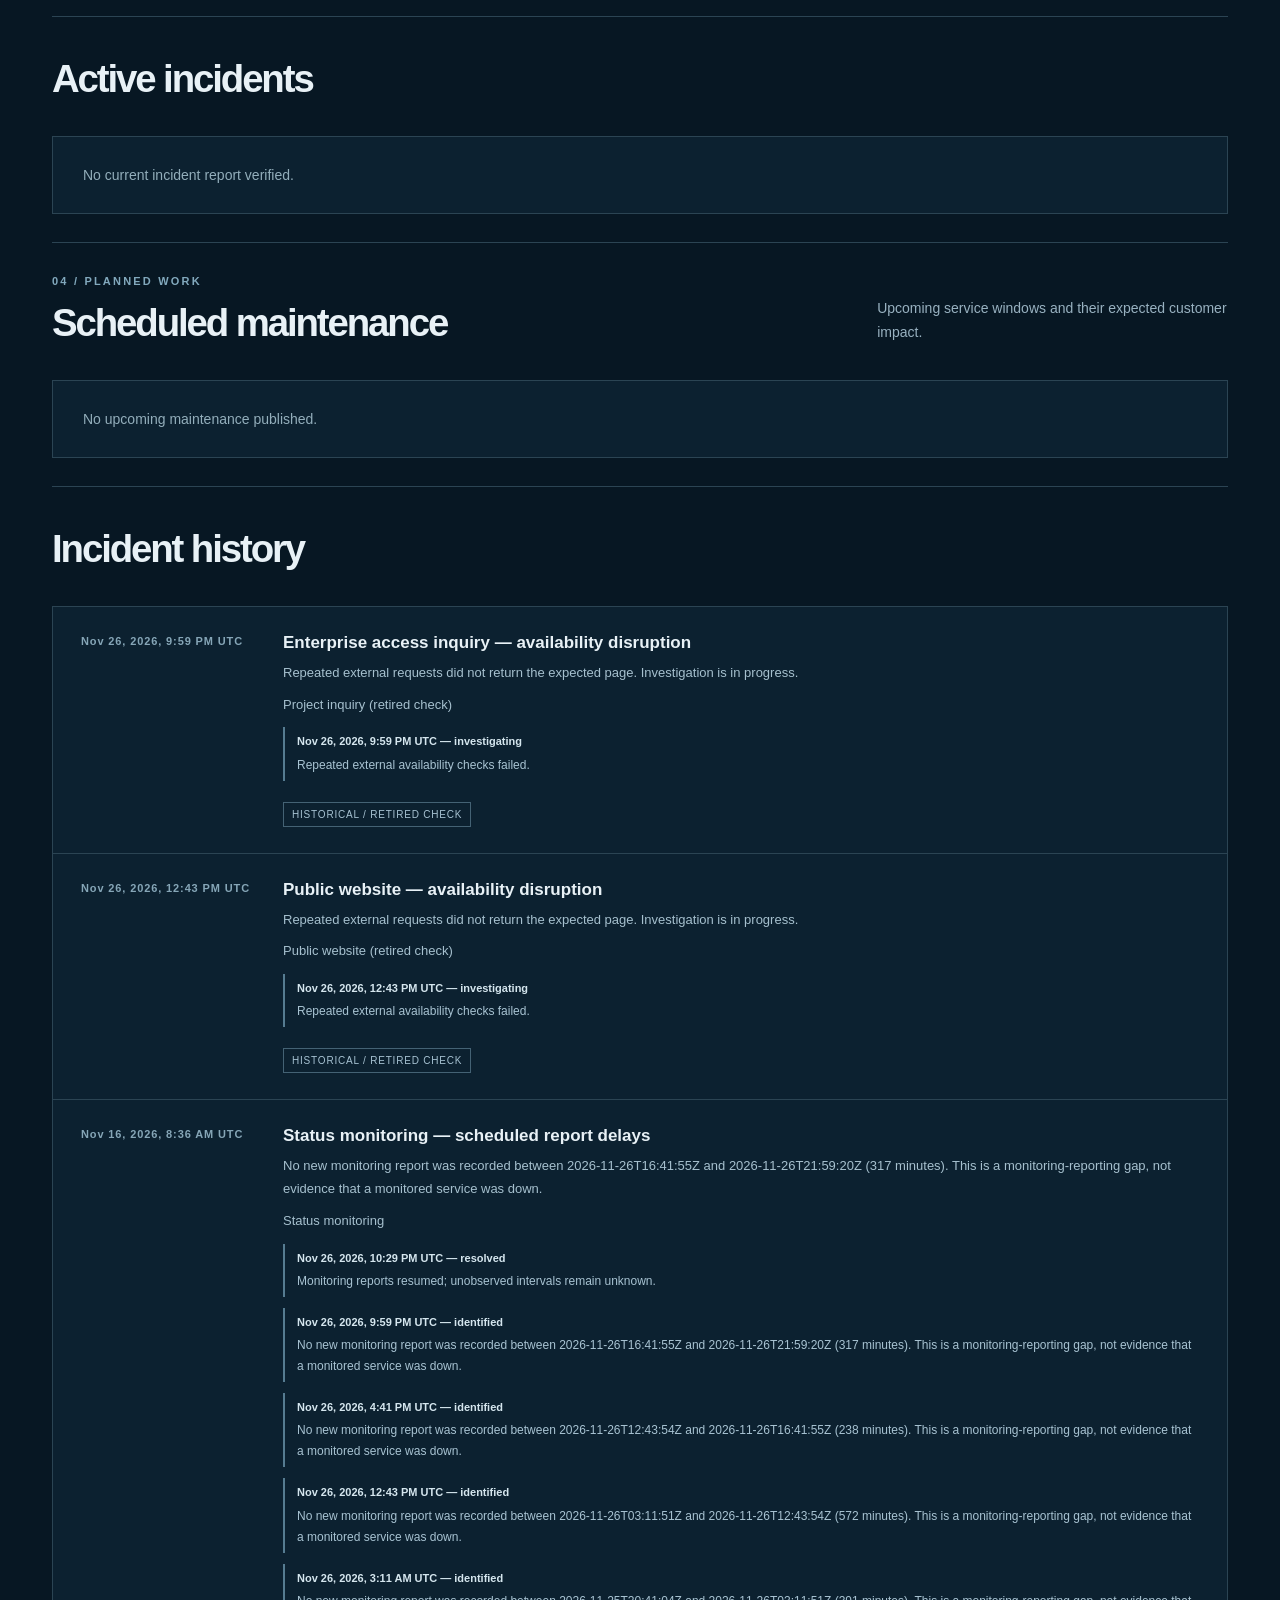
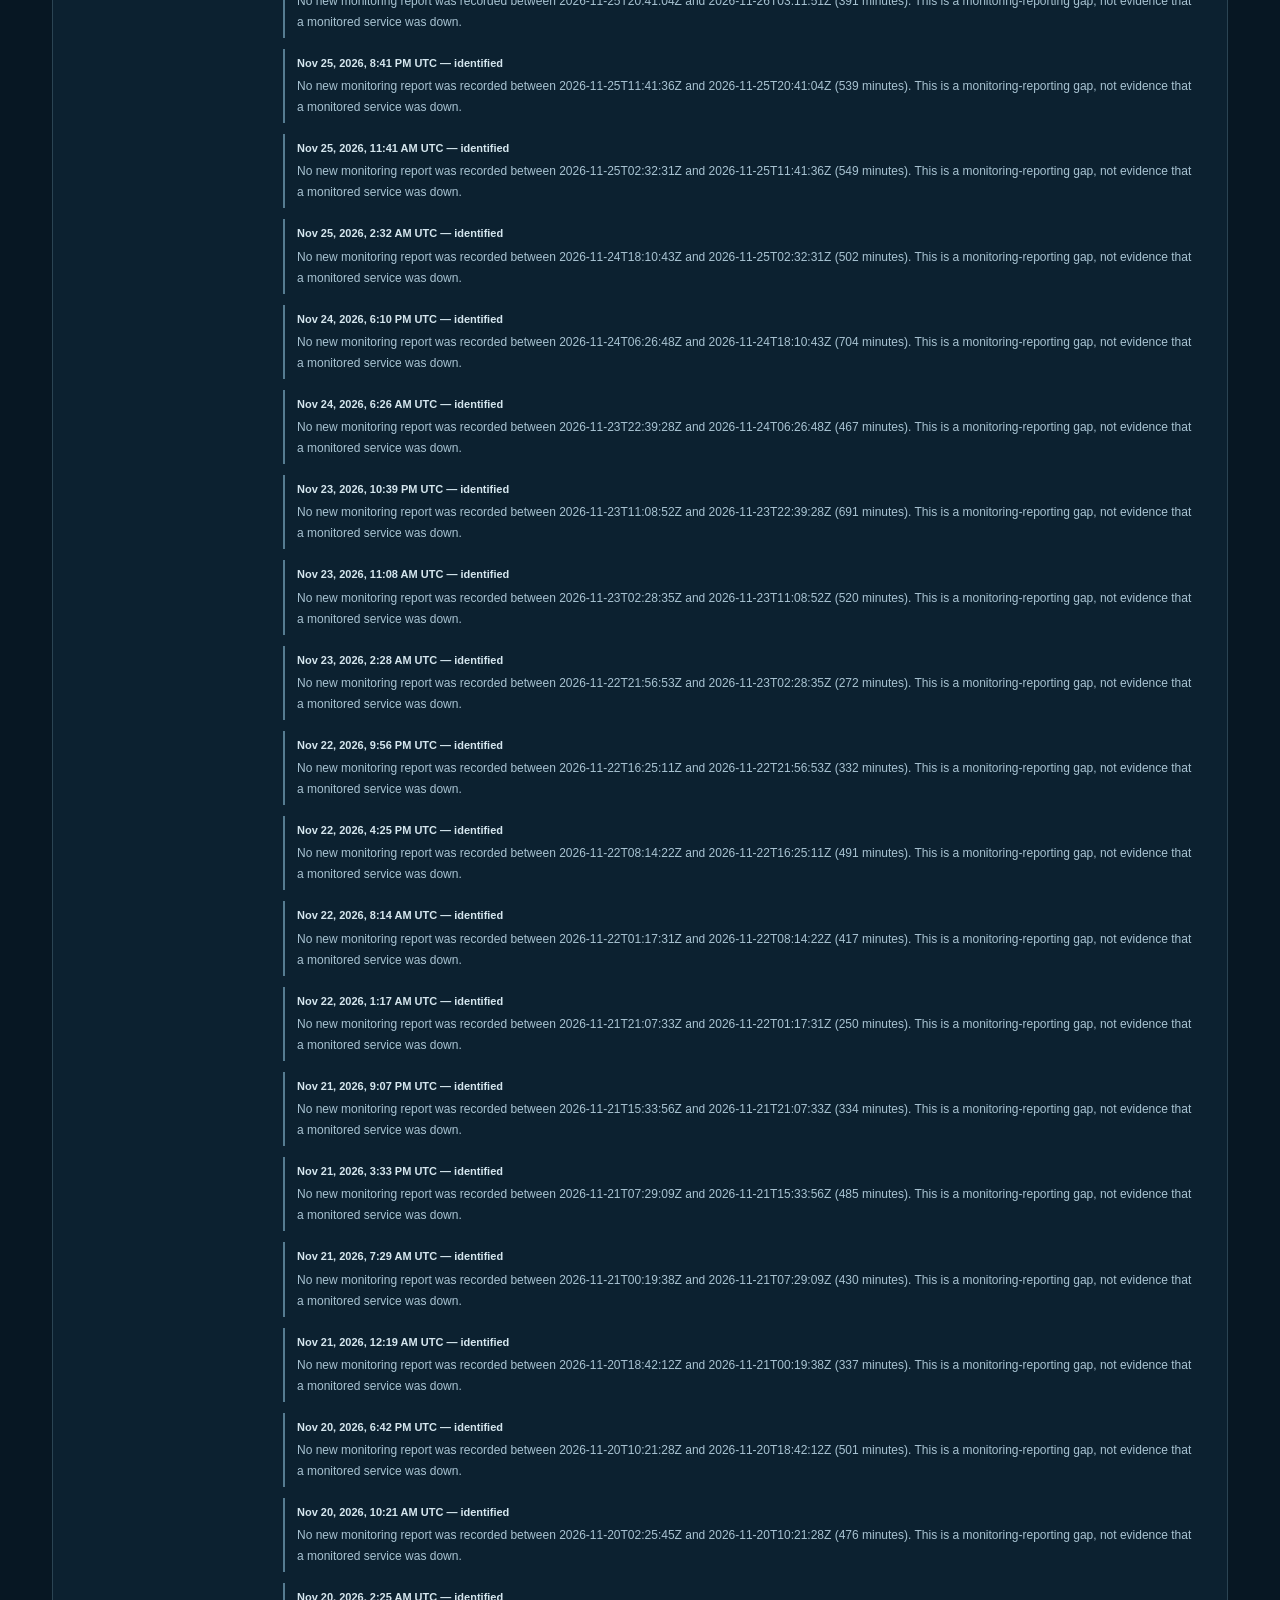
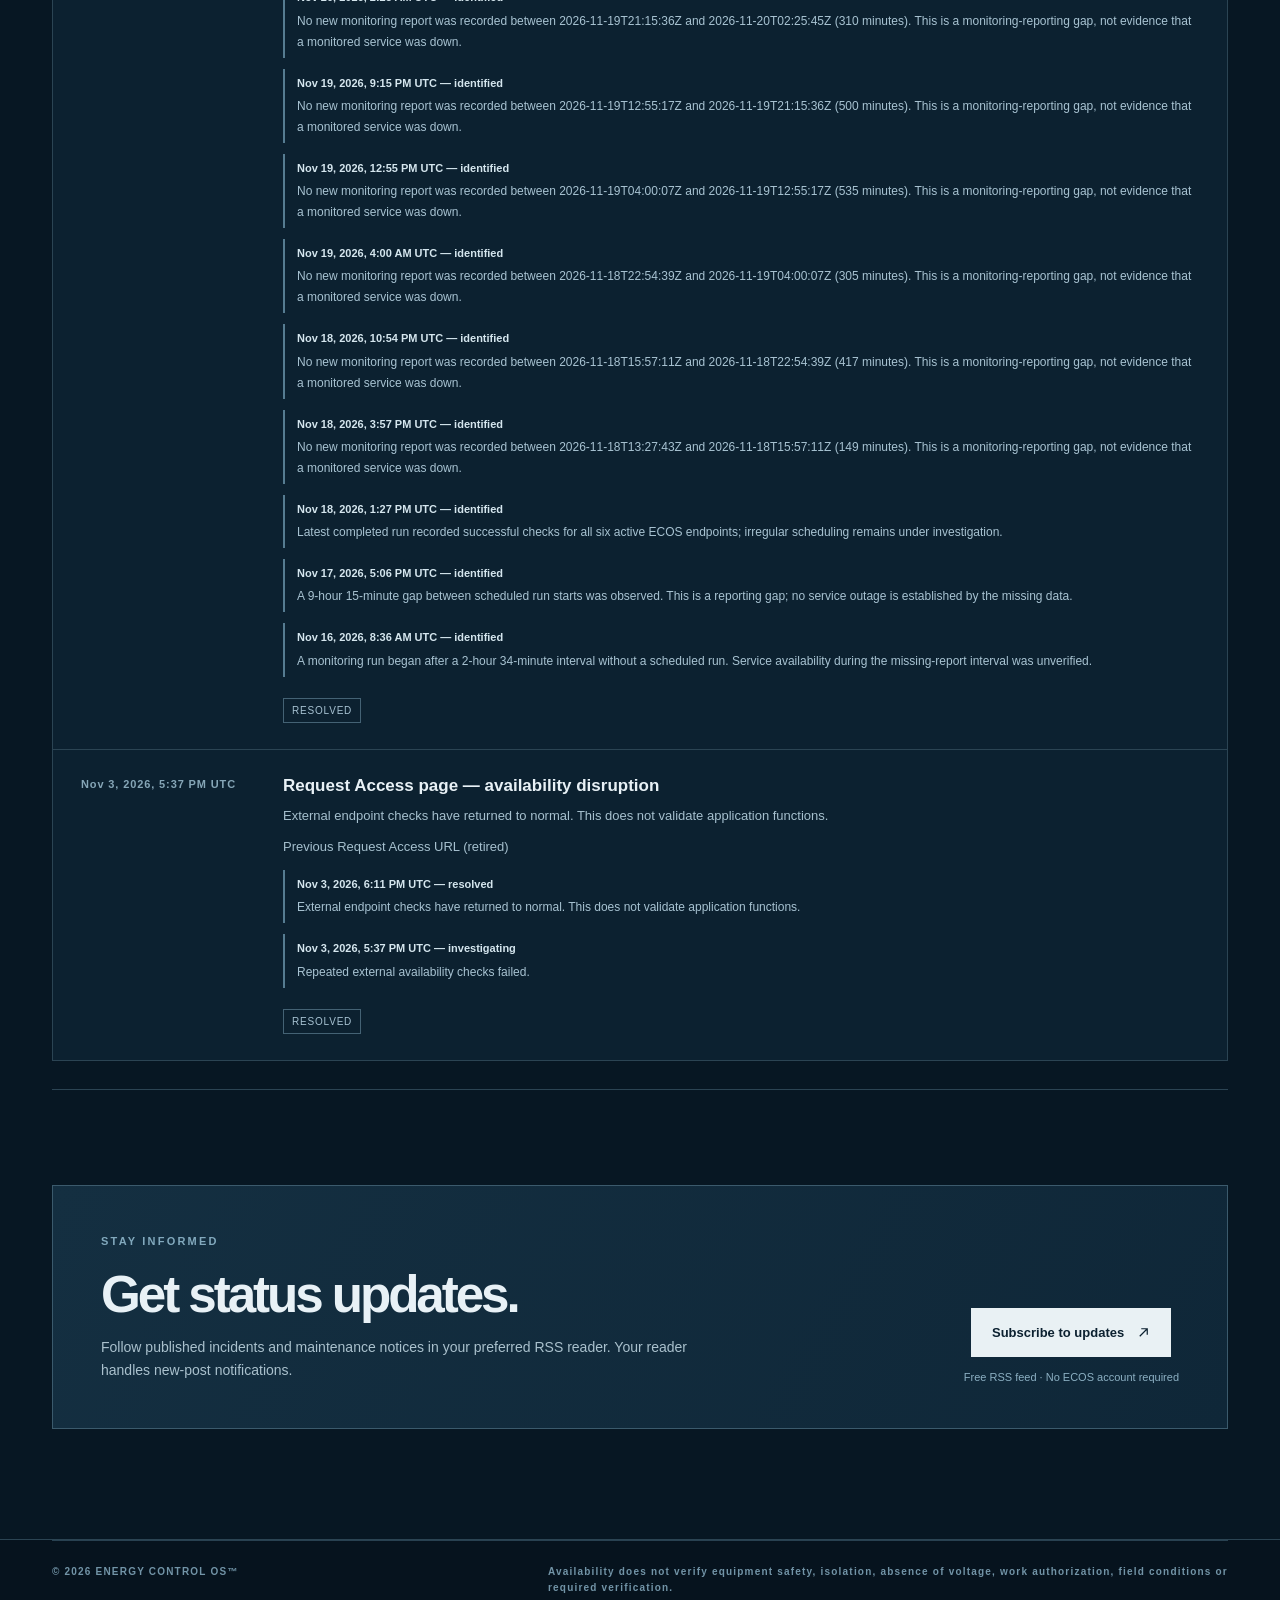
==== commit caa99c00: "Refresh status script cache for label change" ====
--- a/site/index.html
+++ b/site/index.html
@@ -9,7 +9,7 @@
 <link rel="icon" href="./favicon.svg" type="image/svg+xml">
 <link rel="stylesheet" href="./styles.css?v=iri001-20261126d">
 <link rel="alternate" type="application/rss+xml" title="ECOS Status Updates" href="https://nullicide.github.io/ecos-status/feed.xml">
-<script src="./app.js?v=iri001-20261126d" defer></script>
+<script src="./app.js?v=iri001-20261126e" defer></script>
 </head>
 <body>
 <a class="skip" href="#main">Skip to status</a>
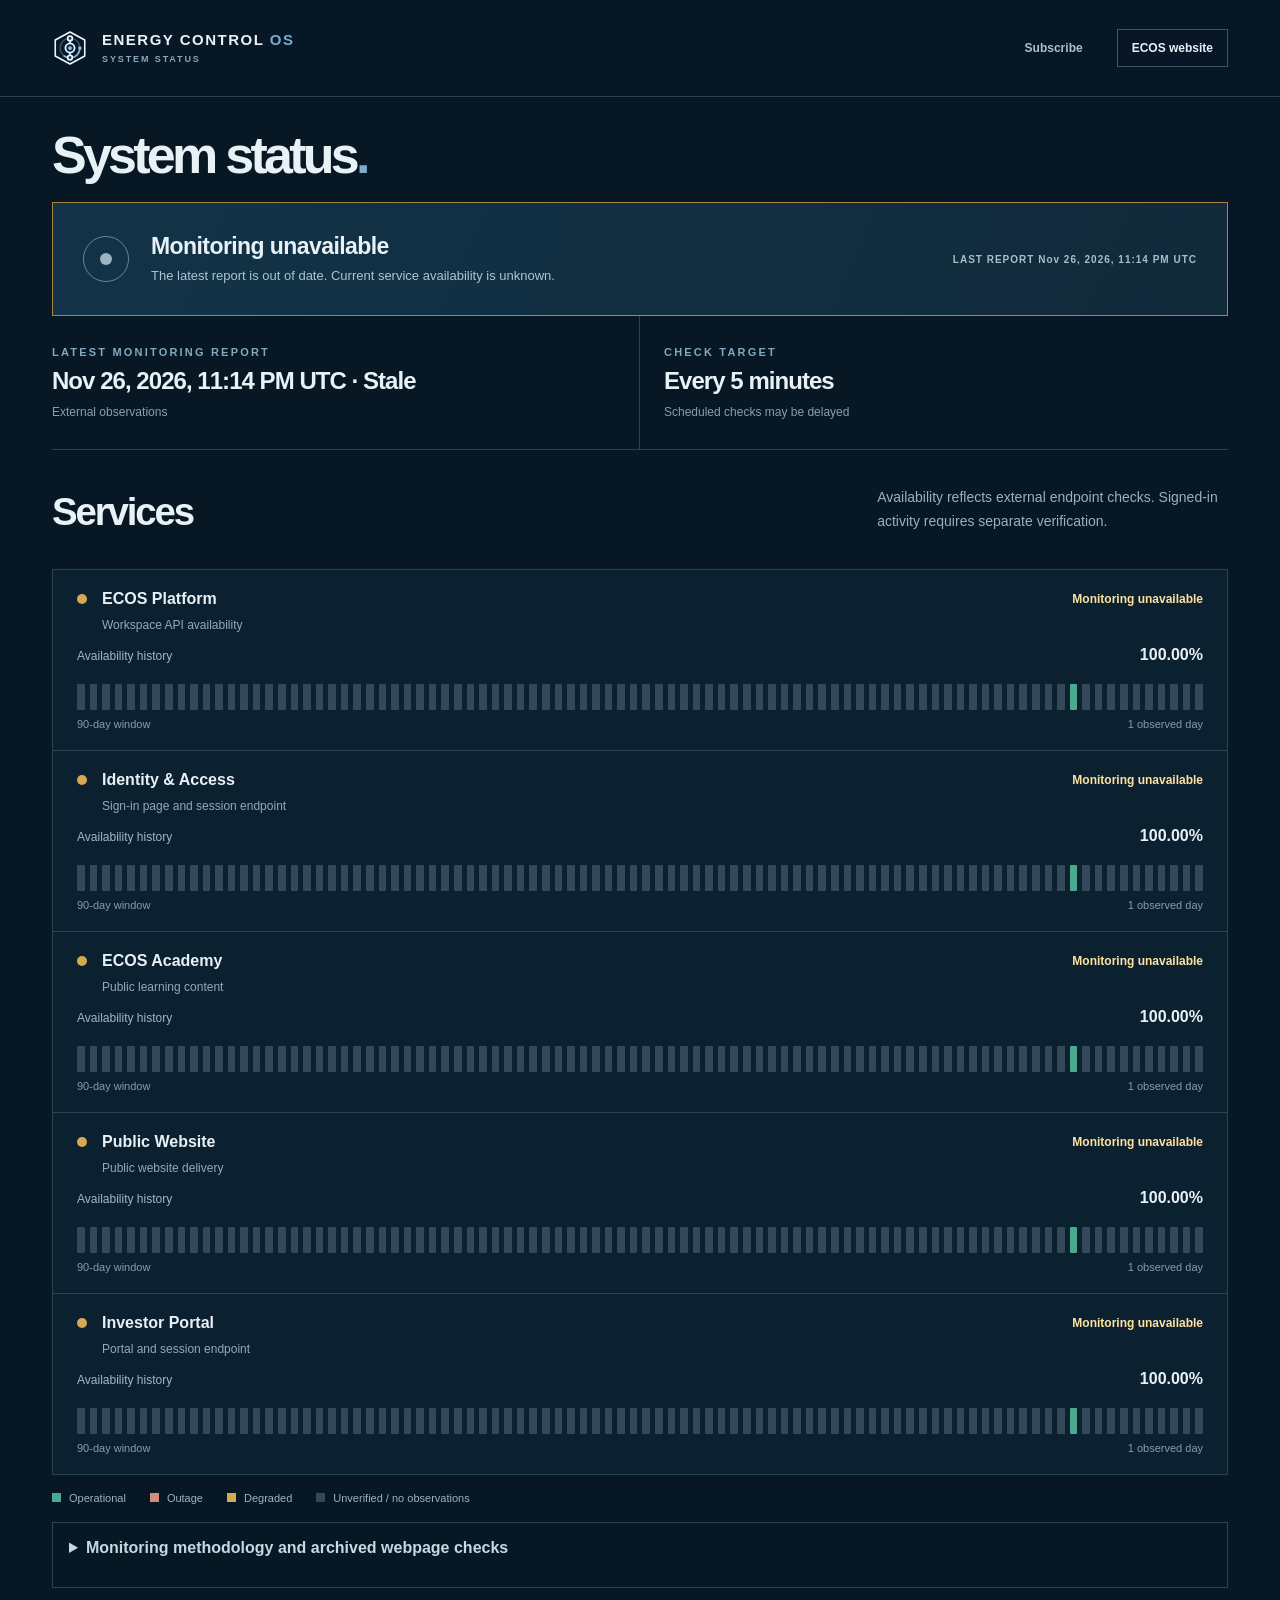
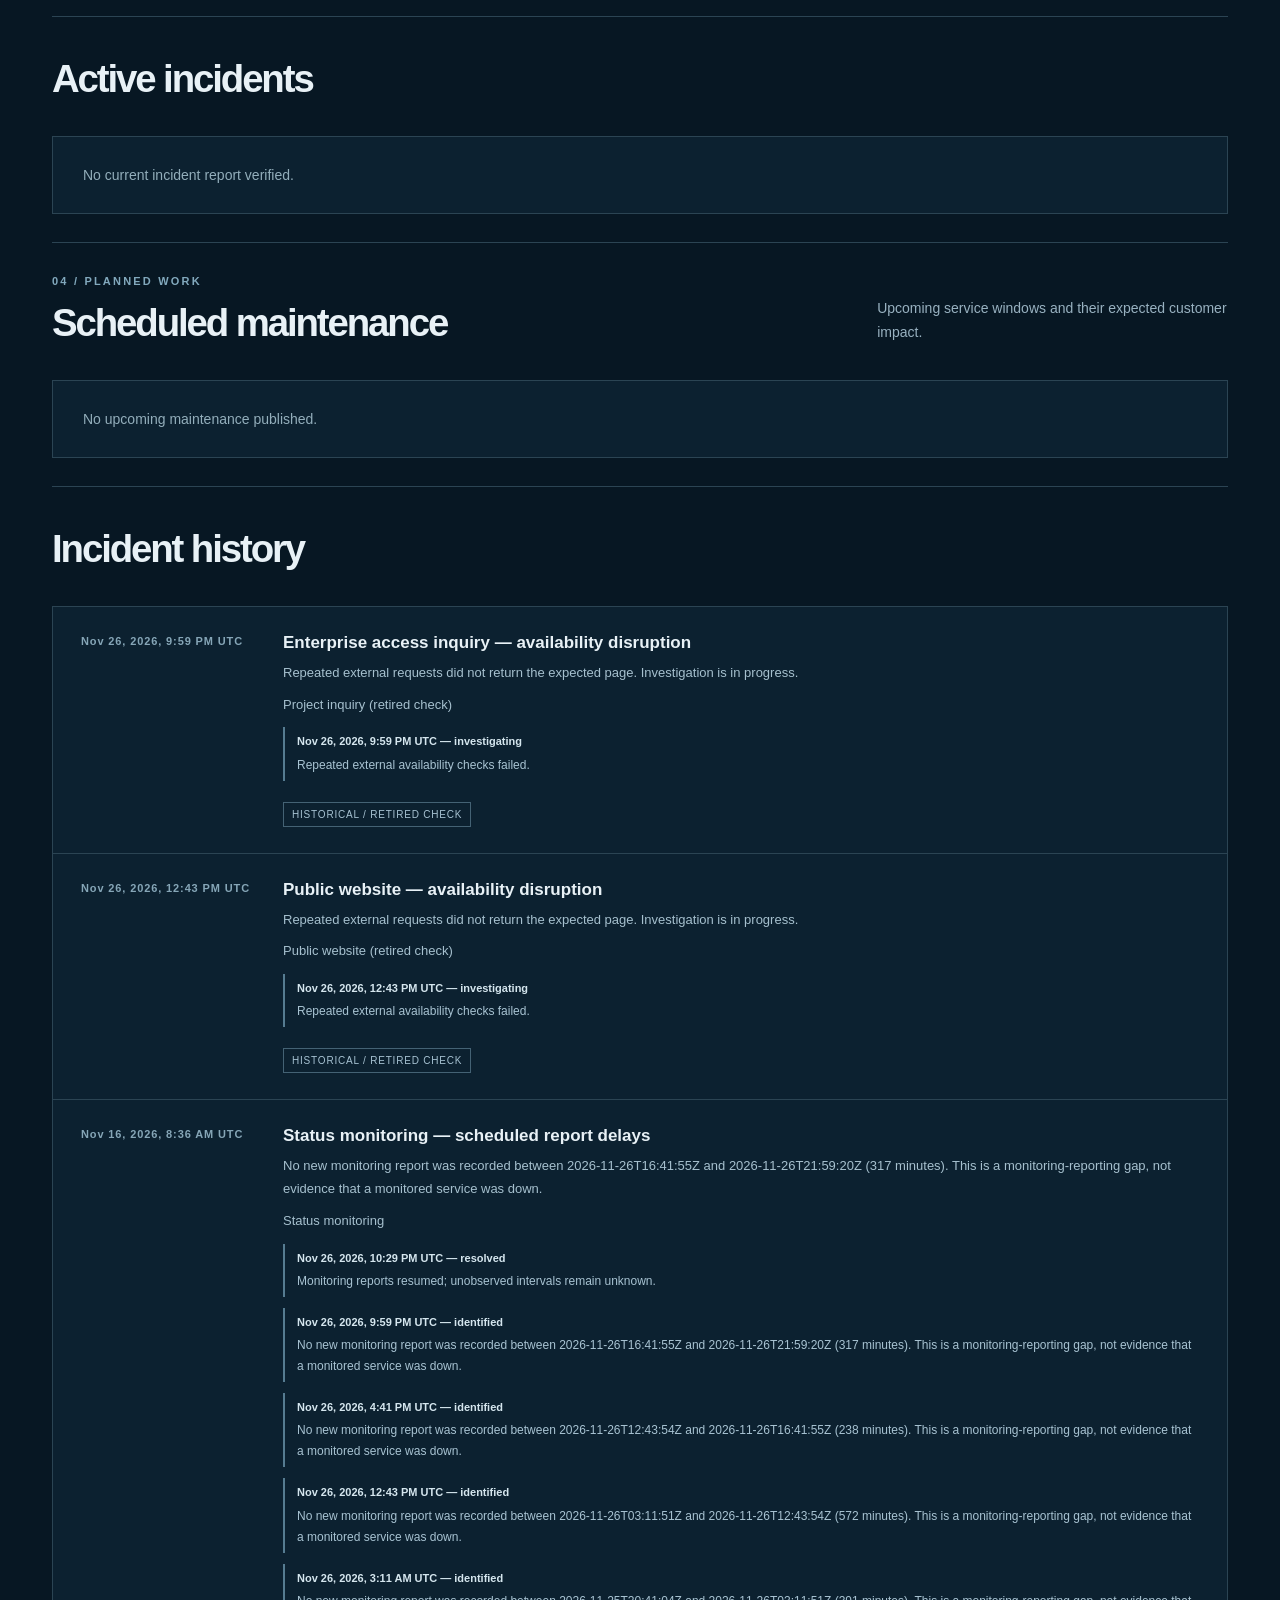
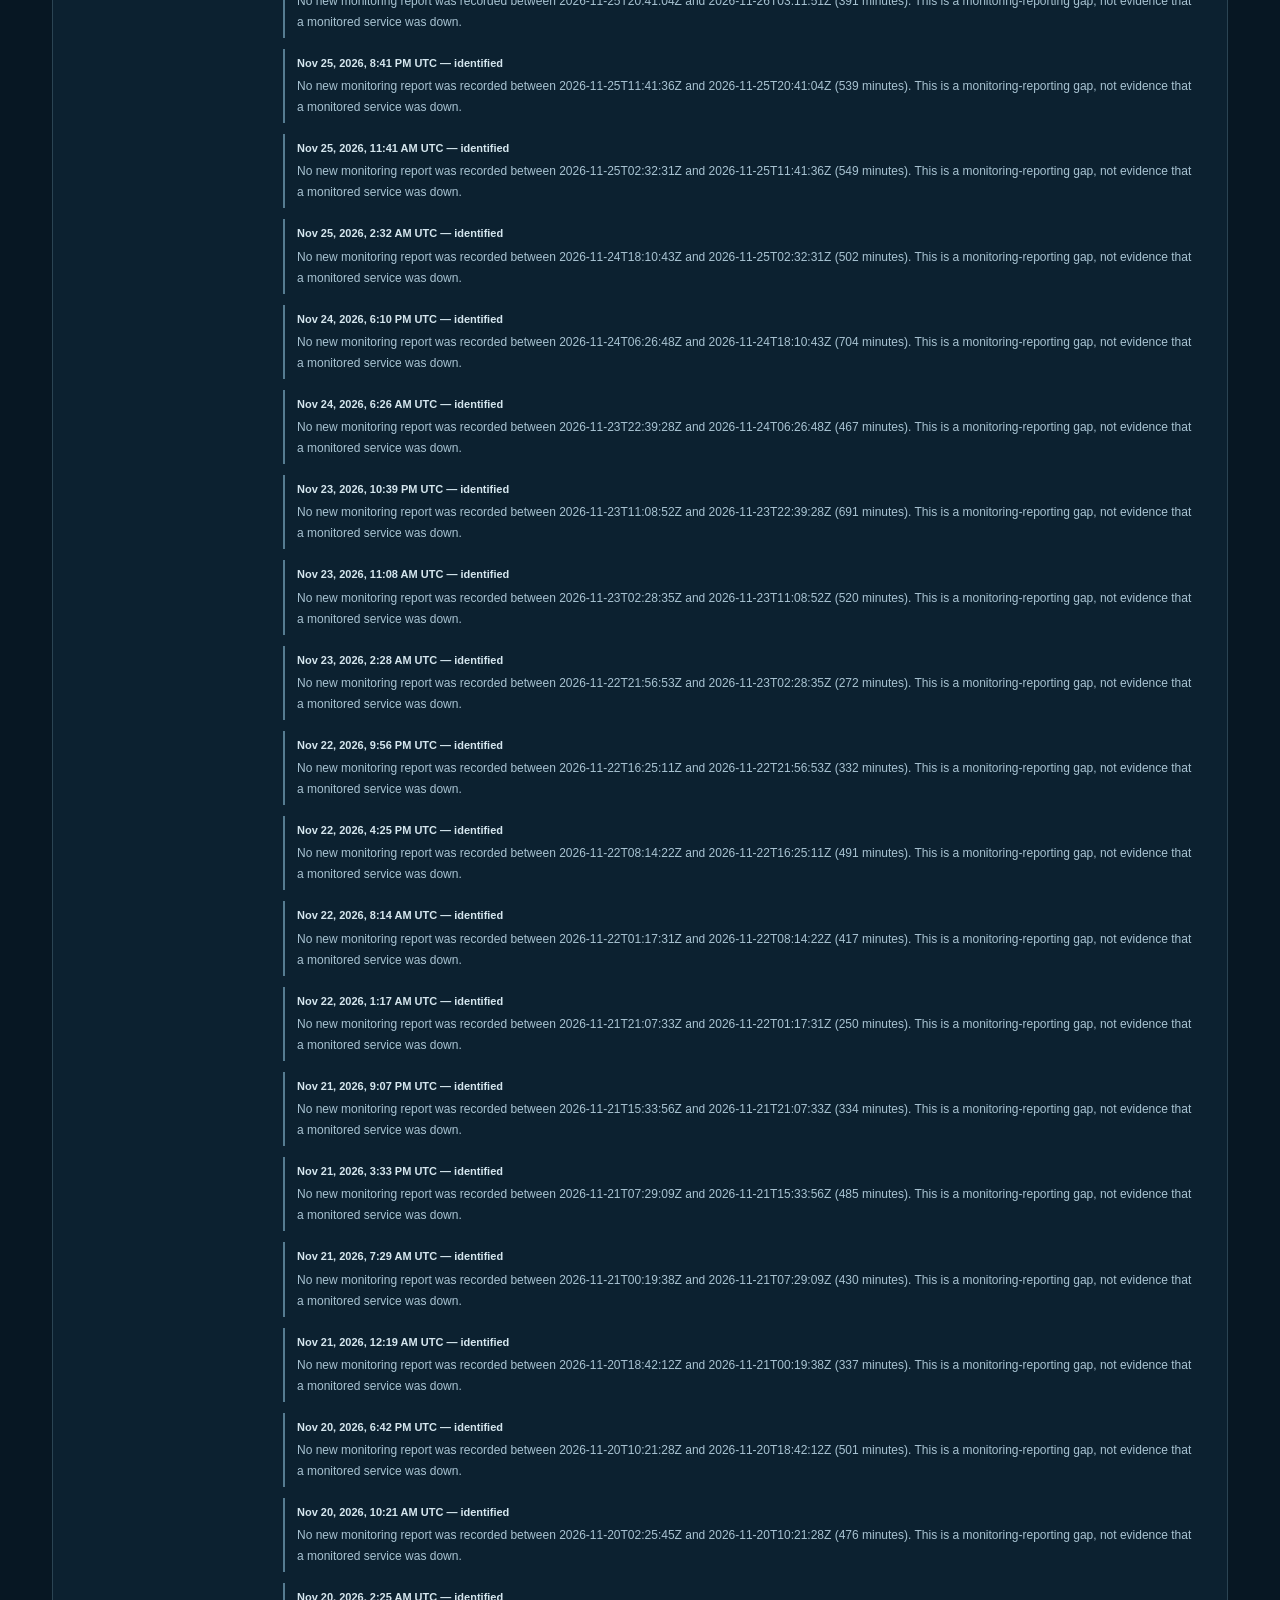
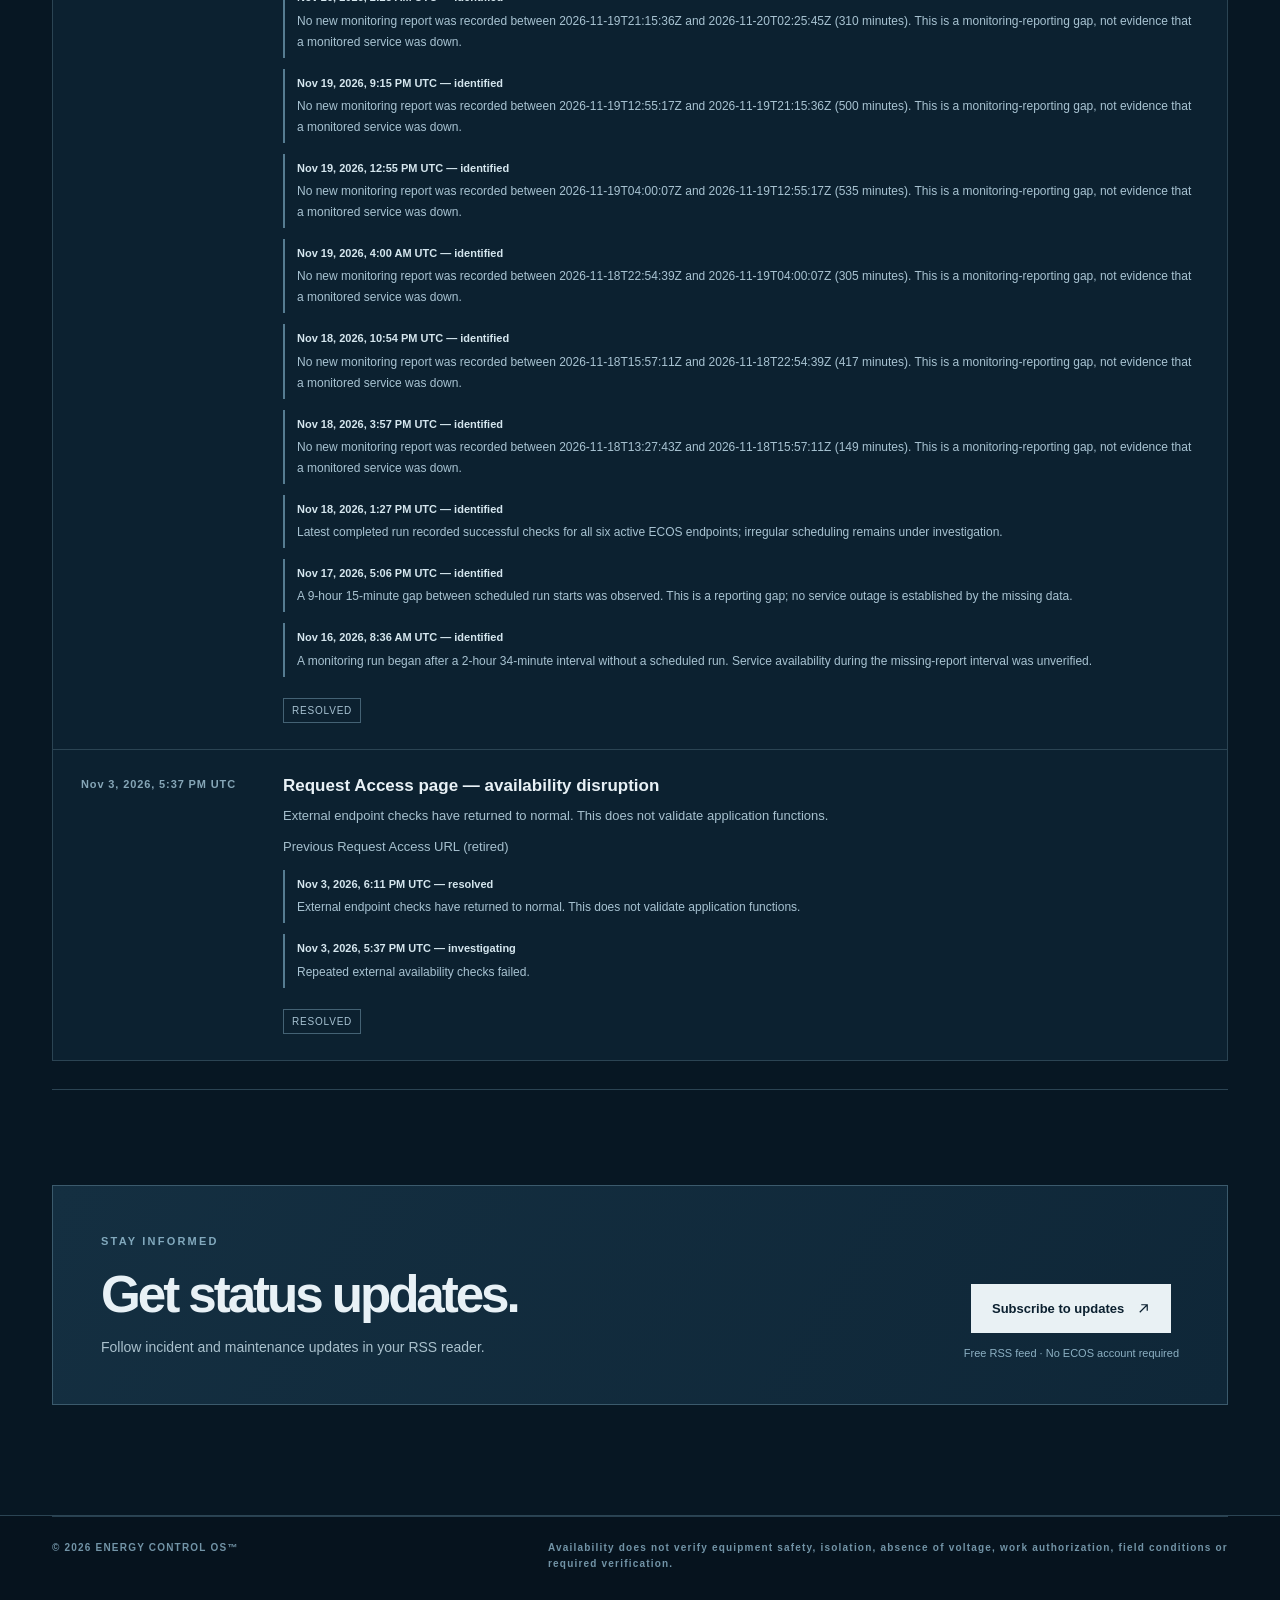
==== commit 0f21d558: "Complete ECOS Status source audit and clarify monitoring copy" ====
--- a/site/index.html
+++ b/site/index.html
@@ -4,12 +4,12 @@
 <meta charset="utf-8">
 <meta name="viewport" content="width=device-width,initial-scale=1">
 <meta name="theme-color" content="#071825">
-<meta name="description" content="Energy Control OS service status, uptime monitoring, incident updates and planned maintenance.">
+<meta name="description" content="External service checks, incident updates and planned maintenance for Energy Control OS.">
 <title>System Status | Energy Control OS</title>
 <link rel="icon" href="./favicon.svg" type="image/svg+xml">
 <link rel="stylesheet" href="./styles.css?v=iri001-20261126d">
 <link rel="alternate" type="application/rss+xml" title="ECOS Status Updates" href="https://nullicide.github.io/ecos-status/feed.xml">
-<script src="./app.js?v=iri001-20261126e" defer></script>
+<script src="./app.js?v=editorial-20261126" defer></script>
 </head>
 <body>
 <a class="skip" href="#main">Skip to status</a>
@@ -30,12 +30,12 @@
 </div></header>
 <main id="main">
 <section class="intro shell"><h1>System status<span>.</span></h1></section>
-<div class="shell"><noscript><p class="loading-item">Live status requires JavaScript. You can still read the <a href="https://nullicide.github.io/ecos-status/feed.xml">published incident feed</a>. No current health is confirmed on this page without a monitoring report.</p></noscript><section class="global-status" id="globalStatus" aria-live="polite" data-state="unknown"><span class="signal" aria-hidden="true"><i></i></span><div class="global-copy"><strong id="globalTitle">Checking monitoring reports</strong><p id="globalDetail">Retrieving the latest published observations.</p></div><span class="global-timestamp" id="globalTime">LOADING REPORT</span></section>
-<div class="intro-metrics"><div><span class="metric-label">LAST VERIFIED REPORT</span><strong id="lastChecked">Not available</strong><small>External observations</small></div><div><span class="metric-label">CHECK TARGET</span><strong>Every 5 minutes</strong><small>Best effort; delays possible</small></div></div>
-<section class="section" id="components"><div class="section-heading"><div><h2>Services</h2></div><p>Service availability reflects external endpoint checks. Signed-in transactions are not verified.</p></div><div id="componentList" class="component-list" aria-live="polite"><div class="loading-item">Loading service checks.</div></div><div id="history" class="history-legend"><span><i class="key okay"></i>Operational</span><span><i class="key failing"></i>Outage</span><span><i class="key degraded-key"></i>Degraded</span><span><i class="key missing"></i>Unverified / no observations</span></div><details class="methodology"><summary>Monitoring methodology and archived webpage checks</summary><p>HTTPS response contracts verify public delivery or anonymous access boundaries; no production records are modified. Authenticated sessions, workspace transactions, email delivery, backups and private document retrieval are not yet verified. Optional checks do not determine public service availability. History counts scoped endpoint availability samples, not continuous uptime. Earlier check-set counts are retained but not treated as verified service history.</p><div id="probeDetails"></div><div id="retiredHistory"></div></details></section>
+<div class="shell"><noscript><p class="loading-item">Enable JavaScript to load the latest monitoring report. You can also read the <a href="https://nullicide.github.io/ecos-status/feed.xml">published incident feed</a>.</p></noscript><section class="global-status" id="globalStatus" aria-live="polite" data-state="unknown"><span class="signal" aria-hidden="true"><i></i></span><div class="global-copy"><strong id="globalTitle">Checking monitoring reports</strong><p id="globalDetail">Retrieving the latest published observations.</p></div><span class="global-timestamp" id="globalTime">LOADING REPORT</span></section>
+<div class="intro-metrics"><div><span class="metric-label">LATEST MONITORING REPORT</span><strong id="lastChecked">Not available</strong><small>External observations</small></div><div><span class="metric-label">CHECK TARGET</span><strong>Every 5 minutes</strong><small>Scheduled checks may be delayed</small></div></div>
+<section class="section" id="components"><div class="section-heading"><div><h2>Services</h2></div><p>Availability reflects external endpoint checks. Signed-in activity requires separate verification.</p></div><div id="componentList" class="component-list" aria-live="polite"><div class="loading-item">Loading service checks.</div></div><div id="history" class="history-legend"><span><i class="key okay"></i>Operational</span><span><i class="key failing"></i>Outage</span><span><i class="key degraded-key"></i>Degraded</span><span><i class="key missing"></i>Unverified / no observations</span></div><details class="methodology"><summary>Monitoring methodology and archived webpage checks</summary><p>External HTTPS checks cover public pages and access without signing in. They leave production records untouched. Signed-in sessions, workspace transactions, email delivery, backups and private document retrieval fall outside this coverage. The 90-day percentage uses required endpoint observations. Periods without observations are unknown. Earlier webpage counts are available in the archive.</p><div id="probeDetails"></div><div id="retiredHistory"></div></details></section>
 <section class="section" id="incidents"><div class="section-heading"><div><h2>Active incidents</h2></div></div><div id="activeIncidents" class="timeline-list"><div class="loading-item">Loading reports.</div></div></section>
 <section class="section" id="maintenance"><div class="section-heading"><div><span class="section-num">04 / PLANNED WORK</span><h2>Scheduled maintenance</h2></div><p>Upcoming service windows and their expected customer impact.</p></div><div id="maintenanceList" class="timeline-list"><div class="loading-item">Loading maintenance notices.</div></div></section>
-<section class="section" id="incident-history"><div class="section-heading"><div><h2>Incident history</h2></div></div><div id="incidentList" class="timeline-list"></div></section><section class="subscribe" id="subscribe"><div><span class="section-num">STAY INFORMED</span><h2>Get status updates.</h2><p>Follow published incidents and maintenance notices in your preferred RSS reader. Your reader handles new-post notifications.</p></div><div class="subscribe-actions"><a class="btn" id="openSubscribe" href="https://nullicide.github.io/ecos-status/feed.xml" aria-haspopup="dialog" aria-controls="subscribeDialog">Subscribe to updates <svg viewBox="0 0 20 20" aria-hidden="true"><path d="M5 15 15 5M7 5h8v8"/></svg></a><span>Free RSS feed · No ECOS account required</span></div></section>
+<section class="section" id="incident-history"><div class="section-heading"><div><h2>Incident history</h2></div></div><div id="incidentList" class="timeline-list"></div></section><section class="subscribe" id="subscribe"><div><span class="section-num">STAY INFORMED</span><h2>Get status updates.</h2><p>Follow incident and maintenance updates in your RSS reader.</p></div><div class="subscribe-actions"><a class="btn" id="openSubscribe" href="https://nullicide.github.io/ecos-status/feed.xml" aria-haspopup="dialog" aria-controls="subscribeDialog">Subscribe to updates <svg viewBox="0 0 20 20" aria-hidden="true"><path d="M5 15 15 5M7 5h8v8"/></svg></a><span>Free RSS feed · No ECOS account required</span></div></section>
 <dialog class="subscribe-dialog" id="subscribeDialog" aria-labelledby="subscribeDialogTitle" aria-describedby="subscribeDialogText">
   <div class="subscribe-dialog-inner">
     <div class="subscribe-dialog-top"><span class="section-num">ECOS / INCIDENT UPDATES</span><button id="closeSubscribe" class="subscribe-close" type="button" aria-label="Close subscription options"><svg aria-hidden="true" viewBox="0 0 20 20" width="18" height="18" fill="none" stroke="currentColor" stroke-width="1.7" stroke-linecap="round"><path d="M4 4l12 12M16 4 4 16"/></svg></button></div>
@@ -46,7 +46,7 @@
     <button class="subscribe-copy" id="copySubscribeUrl" type="button"><svg aria-hidden="true" viewBox="0 0 20 20" width="18" height="18" fill="none" stroke="currentColor" stroke-width="1.65" stroke-linecap="round" stroke-linejoin="round"><rect x="7" y="6" width="10" height="12" rx="1.5"/><path d="M13 6V4a2 2 0 0 0-2-2H5a2 2 0 0 0-2 2v9a2 2 0 0 0 2 2h2"/></svg>Copy feed URL</button>
     <div class="subscribe-helpers"><a href="https://feedly.com/i/subscription/feed%2Fhttps%3A%2F%2Fnullicide.github.io%2Fecos-status%2Ffeed.xml" target="_blank" rel="noopener noreferrer">Open in Feedly <svg viewBox="0 0 20 20" width="14" height="14" fill="none" stroke="currentColor" stroke-width="1.65" stroke-linecap="round" stroke-linejoin="round" aria-hidden="true"><path d="M5 15 15 5M7 5h8v8"/></svg></a><a href="https://nullicide.github.io/ecos-status/feed.xml" target="_blank" rel="noopener" type="application/rss+xml">View RSS feed <svg viewBox="0 0 20 20" width="14" height="14" fill="none" stroke="currentColor" stroke-width="1.65" stroke-linecap="round" stroke-linejoin="round" aria-hidden="true"><path d="M5 15 15 5M7 5h8v8"/></svg></a></div>
     <p class="subscribe-feedback" id="subscribeFeedback" role="status" aria-live="polite"></p>
-    <p class="subscribe-note">Only published updates appear in the feed. Email alerts are not enabled; opening a feed does not register an email subscription.</p>
+    <p class="subscribe-note">Email alerts are unavailable.</p>
   </div>
 </dialog>
 </div>
